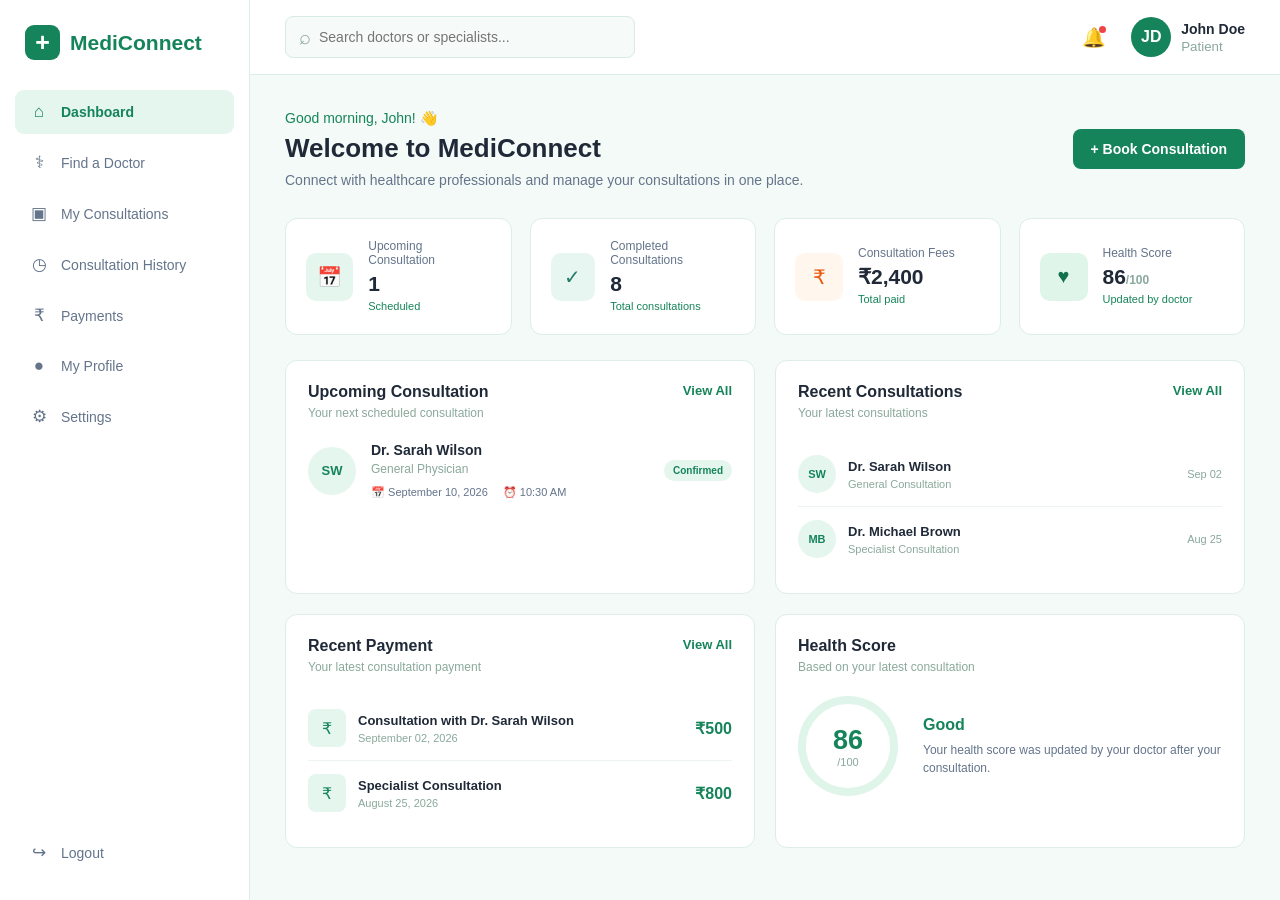
==== index.html @ 72838649 "Add files via upload" ====
<!DOCTYPE html>

<html lang="en">

<head>
    <meta charset="UTF-8">
    <meta name="viewport" content="width=device-width, initial-scale=1.0">
    <title>MediConnect - Patient Dashboard</title>
    <link rel="stylesheet" href="style.css">
</head>

<body>

<!-- SIDEBAR -->
<aside class="sidebar" id="sidebar">

    <div class="logo">
        <div class="logo-icon">+</div>
        <span>MediConnect</span>
    </div>

    <nav class="navigation">

        <a href="#" class="nav-item active" data-page="dashboard">
            <span class="icon">⌂</span>
            <span>Dashboard</span>
        </a>

        <a href="#" class="nav-item" data-page="find-doctor">
            <span class="icon">⚕</span>
            <span>Find a Doctor</span>
        </a>

        <a href="#" class="nav-item" data-page="consultations">
            <span class="icon">▣</span>
            <span>My Consultations</span>
        </a>

        <a href="#" class="nav-item" data-page="history">
            <span class="icon">◷</span>
            <span>Consultation History</span>
        </a>

        <a href="#" class="nav-item" data-page="payments">
            <span class="icon">₹</span>
            <span>Payments</span>
        </a>

        <a href="#" class="nav-item" data-page="profile">
            <span class="icon">●</span>
            <span>My Profile</span>
        </a>

        <a href="#" class="nav-item" data-page="settings">
            <span class="icon">⚙</span>
            <span>Settings</span>
        </a>

    </nav>

    <div class="sidebar-bottom">
        <a href="#" class="nav-item logout" id="logoutBtn">
            <span class="icon">↪</span>
            <span>Logout</span>
        </a>
    </div>

</aside>


<!-- MAIN -->
<div class="main-container">

    <!-- HEADER -->
    <header class="header">

        <button class="menu-button" id="menuButton">☰</button>

        <div class="search-box">
            <span>⌕</span>
            <input type="text" placeholder="Search doctors or specialists...">
        </div>

        <div class="header-right">

            <button class="notification-button" id="notificationBtn">
                🔔
                <span class="notification-dot"></span>
            </button>

            <div class="profile">

                <div class="profile-image">JD</div>

                <div class="profile-info">
                    <strong>John Doe</strong>
                    <small>Patient</small>
                </div>

            </div>

        </div>

    </header>


    <!-- CONTENT -->
    <main class="content">


        <!-- ================= DASHBOARD ================= -->

        <section id="dashboard" class="page-section active-section">

            <div class="welcome-section">

                <div>
                    <p class="greeting">Good morning, John! 👋</p>

                    <h1>Welcome to MediConnect</h1>

                    <p class="welcome-text">
                        Connect with healthcare professionals
                        and manage your consultations in one place.
                    </p>
                </div>

                <button class="primary-button" id="bookConsultationBtn">
                    + Book Consultation
                </button>

            </div>


            <div class="cards">

                <div class="health-card">
                    <div class="card-icon green">📅</div>
                    <div>
                        <p>Upcoming Consultation</p>
                        <h2 id="upcomingCount">1</h2>
                        <small>Scheduled</small>
                    </div>
                </div>

                <div class="health-card">
                    <div class="card-icon green-light">✓</div>
                    <div>
                        <p>Completed Consultations</p>
                        <h2 id="completedDashboardCount">8</h2>
                        <small>Total consultations</small>
                    </div>
                </div>

                <div class="health-card">
                    <div class="card-icon orange">₹</div>
                    <div>
                        <p>Consultation Fees</p>
                        <h2>₹2,400</h2>
                        <small>Total paid</small>
                    </div>
                </div>

                <div class="health-card">
                    <div class="card-icon green-dark">♥</div>
                    <div>
                        <p>Health Score</p>
                        <h2>86<span>/100</span></h2>
                        <small>Updated by doctor</small>
                    </div>
                </div>

            </div>


            <div class="dashboard-grid">

                <!-- UPCOMING -->

                <div class="dashboard-card">

                    <div class="card-header">

                        <div>
                            <h3>Upcoming Consultation</h3>
                            <p>Your next scheduled consultation</p>
                        </div>

                        <button class="view-button" data-page="consultations">
                            View All
                        </button>

                    </div>

                    <div class="appointment">

                        <div class="doctor-avatar">SW</div>

                        <div class="appointment-details">

                            <h4 id="dashboardDoctorName">
                                Dr. Sarah Wilson
                            </h4>

                            <p>General Physician</p>

                            <div class="appointment-info">

                                <span>
                                    📅 <span id="dashboardDate">
                                        September 10, 2026
                                    </span>
                                </span>

                                <span>
                                    ⏰ <span id="dashboardTime">
                                        10:30 AM
                                    </span>
                                </span>

                            </div>

                        </div>

                        <span class="status confirmed">
                            Confirmed
                        </span>

                    </div>

                </div>


                <!-- RECENT CONSULTATIONS -->

                <div class="dashboard-card">

                    <div class="card-header">

                        <div>
                            <h3>Recent Consultations</h3>
                            <p>Your latest consultations</p>
                        </div>

                        <button class="view-button" data-page="history">
                            View All
                        </button>

                    </div>

                    <div class="consultation-item">

                        <div class="doctor-avatar small">SW</div>

                        <div class="consultation-details">

                            <h4>Dr. Sarah Wilson</h4>

                            <p>General Consultation</p>

                        </div>

                        <span class="consultation-date">
                            Sep 02
                        </span>

                    </div>

                    <div class="consultation-item">

                        <div class="doctor-avatar small">MB</div>

                        <div class="consultation-details">

                            <h4>Dr. Michael Brown</h4>

                            <p>Specialist Consultation</p>

                        </div>

                        <span class="consultation-date">
                            Aug 25
                        </span>

                    </div>

                </div>


                <!-- PAYMENT -->

                <div class="dashboard-card">

                    <div class="card-header">

                        <div>
                            <h3>Recent Payment</h3>
                            <p>Your latest consultation payment</p>
                        </div>

                        <button class="view-button" data-page="payments">
                            View All
                        </button>

                    </div>

                    <div class="payment-item">

                        <div class="payment-icon">₹</div>

                        <div>
                            <h4>Consultation with Dr. Sarah Wilson</h4>
                            <p>September 02, 2026</p>
                        </div>

                        <strong>₹500</strong>

                    </div>

                    <div class="payment-item">

                        <div class="payment-icon">₹</div>

                        <div>
                            <h4>Specialist Consultation</h4>
                            <p>August 25, 2026</p>
                        </div>

                        <strong>₹800</strong>

                    </div>

                </div>


                <!-- HEALTH SCORE -->

                <div class="dashboard-card">

                    <div class="card-header">

                        <div>
                            <h3>Health Score</h3>
                            <p>Based on your latest consultation</p>
                        </div>
                    </div>

                    <div class="health-score">

                        <div class="score-circle">
                            <span>86</span>
                            <small>/100</small>
                        </div>

                        <div class="score-details">

                            <h4>Good</h4>

                            <p>
                                Your health score was updated
                                by your doctor after your consultation.
                            </p>

                        </div>

                    </div>

                </div>

            </div>

        </section>


        <!-- ================= FIND DOCTOR ================= -->

        <section id="find-doctor" class="page-section">

            <div class="page-title">

                <h1>Find a Doctor</h1>

                <p>
                    Find the right healthcare professional
                    for your consultation.
                </p>

            </div>


            <div class="doctor-search">

                <span>⌕</span>

                <input
                    type="text"
                    id="doctorSearch"
                    placeholder="Search by doctor name or specialization..."
                >

            </div>


            <div class="specialization-filter">

                <button class="specialization-button active"
                    data-specialization="all">
                    All
                </button>

                <button class="specialization-button"
                    data-specialization="General Physician">
                    General Physician
                </button>

                <button class="specialization-button"
                    data-specialization="Cardiologist">
                    Cardiologist
                </button>

                <button class="specialization-button"
                    data-specialization="Dermatologist">
                    Dermatologist
                </button>

                <button class="specialization-button"
                    data-specialization="Neurologist">
                    Neurologist
                </button>

            </div>


            <div class="doctor-grid">

                <div class="doctor-card"
                    data-name="Dr. Sarah Wilson"
                    data-specialization="General Physician">

                    <div class="doctor-card-top">

                        <div class="doctor-profile-image">
                            SW
                        </div>

                        <span class="rating">⭐ 4.8</span>

                    </div>

                    <h3>Dr. Sarah Wilson</h3>

                    <p class="specialization">
                        General Physician
                    </p>

                    <div class="doctor-stats">
                        120+ Consultations
                    </div>

                    <button
                        class="details-button"
                        data-doctor="Dr. Sarah Wilson">
                        More Details
                    </button>

                </div>


                <div class="doctor-card"
                    data-name="Dr. Michael Brown"
                    data-specialization="Cardiologist">

                    <div class="doctor-card-top">

                        <div class="doctor-profile-image">
                            MB
                        </div>

                        <span class="rating">⭐ 4.7</span>

                    </div>

                    <h3>Dr. Michael Brown</h3>

                    <p class="specialization">
                        Cardiologist
                    </p>

                    <div class="doctor-stats">
                        95+ Consultations
                    </div>

                    <button
                        class="details-button"
                        data-doctor="Dr. Michael Brown">
                        More Details
                    </button>

                </div>


                <div class="doctor-card"
                    data-name="Dr. Emily Davis"
                    data-specialization="Dermatologist">

                    <div class="doctor-card-top">

                        <div class="doctor-profile-image">
                            ED
                        </div>

                        <span class="rating">⭐ 4.9</span>

                    </div>

                    <h3>Dr. Emily Davis</h3>

                    <p class="specialization">
                        Dermatologist
                    </p>

                    <div class="doctor-stats">
                        150+ Consultations
                    </div>

                    <button
                        class="details-button"
                        data-doctor="Dr. Emily Davis">
                        More Details
                    </button>

                </div>


                <div class="doctor-card"
                    data-name="Dr. David Miller"
                    data-specialization="Neurologist">

                    <div class="doctor-card-top">

                        <div class="doctor-profile-image">
                            DM
                        </div>

                        <span class="rating">⭐ 4.6</span>

                    </div>

                    <h3>Dr. David Miller</h3>

                    <p class="specialization">
                        Neurologist
                    </p>

                    <div class="doctor-stats">
                        87+ Consultations
                    </div>

                    <button
                        class="details-button"
                        data-doctor="Dr. David Miller">
                        More Details
                    </button>

                </div>

            </div>

        </section>


        <!-- ================= DOCTOR DETAILS ================= -->

        <section id="doctor-details" class="page-section">

            <div class="page-title">

                <h1>Doctor Details</h1>

                <p>
                    View the doctor's professional information before booking.
                </p>

            </div>

            <div class="doctor-details-container">

                <button class="back-button" id="backToDoctorsBtn">
                    ← Back to Doctors
                </button>

                <div class="doctor-details-card">

                    <div class="doctor-details-header">

                        <div class="doctor-profile-image large">
                            DR
                        </div>

                        <div class="doctor-main-info">

                            <h2 id="detailDoctorName">
                                Dr. Sarah Wilson
                            </h2>

                            <p
                                class="detail-specialization"
                                id="detailSpecialization">
                                General Physician
                            </p>

                            <div class="detail-rating">
                                ⭐ <strong id="detailRating">4.8</strong>
                                <span>Patient Rating</span>
                            </div>

                        </div>

                    </div>


                    <div class="doctor-information-grid">

                        <div class="information-box">
                            <span>🎓</span>
                            <div>
                                <small>Qualification</small>
                                <strong id="detailQualification">
                                    MBBS, MD
                                </strong>
                            </div>
                        </div>

                        <div class="information-box">
                            <span>💼</span>
                            <div>
                                <small>Experience</small>
                                <strong id="detailExperience">
                                    10+ Years
                                </strong>
                            </div>
                        </div>

                        <div class="information-box">
                            <span>👥</span>
                            <div>
                                <small>Consultations</small>
                                <strong id="detailConsultations">
                                    120+
                                </strong>
                            </div>
                        </div>

                        <div class="information-box">
                            <span>₹</span>
                            <div>
                                <small>Consultation Fee</small>
                                <strong id="detailFee">
                                    ₹500
                                </strong>
                            </div>
                        </div>

                    </div>


                    <div class="doctor-about">

                        <h3>About the Doctor</h3>

                        <p id="detailAbout">
                            Dr. Sarah Wilson is an experienced healthcare
                            professional who provides consultation and guidance
                            to patients regarding their health concerns.
                        </p>

                    </div>


                    <div class="doctor-availability">

                        <h3>Consultation Availability</h3>

                        <div class="availability-list">

                            <span>Monday - Friday</span>
                            <span>10:00 AM - 4:00 PM</span>

                        </div>

                    </div>


                    <div class="doctor-book-section">

                        <button
                            class="primary-button"
                            id="bookDoctorBtn">
                            Book Consultation
                        </button>

                    </div>

                </div>

            </div>

        </section>


        <!-- ================= BOOK CONSULTATION ================= -->

        <section id="book-consultation" class="page-section">

            <div class="page-title">

                <h1>Book Consultation</h1>

                <p>
                    Schedule a consultation with your selected doctor.
                </p>

            </div>


            <div class="booking-container">

                <div class="dashboard-card selected-doctor-card">

                    <h3>Selected Doctor</h3>

                    <div class="selected-doctor">

                        <div class="doctor-profile-image large">
                            DR
                        </div>

                        <div>

                            <h2 id="bookingDoctorName">
                                Dr. Sarah Wilson
                            </h2>

                            <p id="bookingSpecialization">
                                General Physician
                            </p>

                            <span class="rating">
                                ⭐ <span id="bookingRating">4.8</span>
                            </span>

                        </div>

                    </div>

                </div>


                <div class="dashboard-card booking-form-card">

                    <h3>Consultation Details</h3>

                    <div class="form-group">

                        <label for="consultationDate">
                            Select Date
                        </label>

                        <input
                            type="date"
                            id="consultationDate">

                    </div>


                    <div class="form-group">

                        <label>Select Time</label>

                        <div class="time-slots">

                            <button class="time-slot"
                                type="button"
                                data-time="10:00 AM">
                                10:00 AM
                            </button>

                            <button class="time-slot"
                                type="button"
                                data-time="10:30 AM">
                                10:30 AM
                            </button>

                            <button class="time-slot"
                                type="button"
                                data-time="11:00 AM">
                                11:00 AM
                            </button>

                            <button class="time-slot"
                                type="button"
                                data-time="11:30 AM">
                                11:30 AM
                            </button>

                            <button class="time-slot"
                                type="button"
                                data-time="2:00 PM">
                                2:00 PM
                            </button>

                            <button class="time-slot"
                                type="button"
                                data-time="2:30 PM">
                                2:30 PM
                            </button>

                        </div>

                    </div>


                    <div class="form-group">

                        <label for="patientConcern">
                            What would you like to discuss?
                        </label>

                        <textarea
                            id="patientConcern"
                            rows="5"
                            placeholder="Briefly describe what you would like to discuss with the doctor...">
                        </textarea>

                    </div>


                    <div class="consultation-summary">

                        <div>

                            <span>Consultation Fee</span>

                            <strong id="bookingFee">
                                ₹500
                            </strong>

                        </div>

                    </div>


                    <div class="booking-actions">

                        <button
                            class="secondary-button"
                            id="cancelBookingBtn">
                            Back
                        </button>

                        <button
                            class="primary-button"
                            id="confirmBookingBtn">
                            Confirm Consultation
                        </button>

                    </div>

                </div>

            </div>

        </section>


        <!-- ================= MY CONSULTATIONS ================= -->

        <section id="consultations" class="page-section">

            <div class="page-title">

                <h1>My Consultations</h1>

                <p>
                    View and manage your upcoming consultations.
                </p>

            </div>


            <div
                class="consultations-container"
                id="consultationsContainer">
            </div>


            <div
                class="dashboard-card empty-consultations"
                id="emptyConsultations">

                <div class="empty-icon">📅</div>

                <h3>No Upcoming Consultations</h3>

                <p>
                    You don't have any upcoming consultations.
                </p>

                <button
                    class="primary-button"
                    id="findDoctorFromConsultations">
                    Find a Doctor
                </button>

            </div>

        </section>


        <!-- ================= CONSULTATION ROOM ================= -->

        <section
            id="consultation-room"
            class="page-section">

            <div class="page-title">

                <h1>Consultation Room</h1>

                <p>
                    Your private consultation with the doctor.
                </p>

            </div>


            <div class="consultation-room-layout">


                <!-- LEFT SIDE -->

                <div class="consultation-main">


                    <div class="consultation-doctor-bar">

                        <div class="doctor-avatar">
                            SW
                        </div>

                        <div>

                            <h3 id="roomDoctorName">
                                Dr. Sarah Wilson
                            </h3>

                            <p id="roomSpecialization">
                                General Physician
                            </p>

                        </div>

                        <span class="online-status">
                            ● Consultation Active
                        </span>

                    </div>


                    <!-- CHAT -->

                    <div
                        class="chat-container"
                        id="chatContainer">

                        <div class="chat-message doctor-message">

                            <div class="message-label">
                                Dr. Sarah Wilson
                            </div>

                            <p>
                                Hello John. How are you feeling today?
                                Please tell me what you would like to discuss.
                            </p>

                            <small>10:30 AM</small>

                        </div>


                        <div class="chat-message patient-message">

                            <div class="message-label">
                                You
                            </div>

                            <p>
                                Hello doctor. I have been having headaches
                                since yesterday.
                            </p>

                            <small>10:31 AM</small>

                        </div>

                    </div>


                    <!-- MESSAGE INPUT -->

                    <div class="message-input-area">

                        <textarea
                            id="messageInput"
                            rows="2"
                            placeholder="Type your message here...">
                        </textarea>

                        <button
                            class="primary-button"
                            id="sendMessageBtn">
                            Send
                        </button>

                    </div>

                </div>


                <!-- RIGHT SIDE -->

                <div class="consultation-side">


                    <!-- PATIENT INFO -->

                    <div class="dashboard-card consultation-info-card">

                        <h3>Patient Information</h3>

                        <div class="consultation-info">

                            <div>
                                <small>Patient</small>
                                <strong>John Doe</strong>
                            </div>

                            <div>
                                <small>Consultation</small>
                                <strong>General Consultation</strong>
                            </div>

                            <div>
                                <small>Concern</small>
                                <strong id="roomConcern">
                                    Headache
                                </strong>
                            </div>

                        </div>

                    </div>


                    <!-- PRESCRIPTION -->

                    <div class="dashboard-card prescription-card">

                        <div class="card-header">

                            <div>
                                <h3>Prescription</h3>
                                <p>Medicine prescribed by doctor</p>
                            </div>

                        </div>


                        <div id="prescriptionList">

                            <div class="prescription-item">

                                <div>

                                    <strong>
                                        Paracetamol 500mg
                                    </strong>

                                    <p>
                                        1 tablet after food
                                    </p>

                                </div>

                                <span>
                                    3 Days
                                </span>

                            </div>

                        </div>


                        <div class="doctor-prescription-form">

                            <input
                                type="text"
                                id="medicineName"
                                placeholder="Medicine name">

                            <input
                                type="text"
                                id="medicineInstruction"
                                placeholder="Instructions">

                            <input
                                type="text"
                                id="medicineDuration"
                                placeholder="Duration">

                            <button
                                class="secondary-button"
                                id="addMedicineBtn">
                                + Add Medicine
                            </button>

                        </div>

                    </div>


                    <!-- END CONSULTATION -->

                    <div class="dashboard-card end-consultation-card">

                        <h3>Finish Consultation</h3>

                        <p>
                            End the consultation after the doctor
                            has completed the discussion and prescription.
                        </p>

                        <button
                            class="primary-button end-button"
                            id="endConsultationBtn">
                            End Consultation
                        </button>

                    </div>

                </div>

            </div>

        </section>


        <!-- ================= PAYMENT AFTER CONSULTATION ================= -->

        <section
            id="consultation-payment"
            class="page-section">

            <div class="page-title">

                <h1>Consultation Payment</h1>

                <p>
                    Complete the payment for your consultation.
                </p>

            </div>


            <div class="payment-page-container">

                <div class="dashboard-card payment-summary-card">

                    <h3>Consultation Summary</h3>

                    <div class="payment-summary-row">

                        <span>Doctor</span>

                        <strong id="paymentDoctor">
                            Dr. Sarah Wilson
                        </strong>

                    </div>

                    <div class="payment-summary-row">

                        <span>Specialization</span>

                        <strong id="paymentSpecialization">
                            General Physician
                        </strong>

                    </div>

                    <div class="payment-summary-row">

                        <span>Consultation Fee</span>

                        <strong id="paymentAmount">
                            ₹500
                        </strong>

                    </div>

                    <div class="payment-total">

                        <span>Total</span>

                        <strong id="paymentTotal">
                            ₹500
                        </strong>

                    </div>


                    <div class="payment-method">

                        <h3>Payment Method</h3>

                        <label class="payment-option">

                            <input
                                type="radio"
                                name="paymentMethod"
                                value="UPI"
                                checked>

                            <span>📱 UPI</span>

                        </label>


                        <label class="payment-option">

                            <input
                                type="radio"
                                name="paymentMethod"
                                value="Card">

                            <span>💳 Card</span>

                        </label>


                        <label class="payment-option">

                            <input
                                type="radio"
                                name="paymentMethod"
                                value="Net Banking">

                            <span>🏦 Net Banking</span>

                        </label>

                    </div>


                    <button
                        class="primary-button pay-now-button"
                        id="payNowBtn">

                        Pay Consultation Fee

                    </button>

                </div>

            </div>

        </section>


        <!-- ================= HISTORY ================= -->

        <section id="history" class="page-section">

            <div class="page-title">

                <h1>Consultation History</h1>

                <p>
                    View your completed consultations and previous appointments.
                </p>

            </div>


            <div class="history-summary">

                <div class="history-summary-card">

                    <div class="history-summary-icon">✓</div>

                    <div>

                        <span>Completed Consultations</span>

                        <strong id="completedCount">0</strong>

                    </div>

                </div>


                <div class="history-summary-card">

                    <div class="history-summary-icon">₹</div>

                    <div>

                        <span>Total Consultation Fees</span>

                        <strong id="historyTotalFees">₹0</strong>

                    </div>

                </div>

            </div>


            <div class="dashboard-card history-card">

                <div class="card-header">

                    <div>

                        <h3>Previous Consultations</h3>

                        <p>Your completed consultation records</p>

                    </div>

                </div>


                <div class="table-container">

                    <table>

                        <thead>

                            <tr>

                                <th>Doctor</th>
                                <th>Specialization</th>
                                <th>Date</th>
                                <th>Time</th>
                                <th>Fee</th>
                                <th>Status</th>

                            </tr>

                        </thead>

                        <tbody id="historyTableBody"></tbody>

                    </table>

                </div>

            </div>


            <div
                class="dashboard-card empty-history"
                id="emptyHistory">

                <div class="empty-history-icon">📋</div>

                <h3>No Consultation History</h3>

                <p>
                    Your completed consultations will appear here.
                </p>

                <button
                    class="primary-button"
                    id="findDoctorFromHistory">
                    Find a Doctor
                </button>

            </div>

        </section>


        <!-- ================= PAYMENTS ================= -->

        <section id="payments" class="page-section">

            <div class="page-title">

                <h1>Payments</h1>

                <p>
                    View your consultation payment history.
                </p>

            </div>


            <div class="dashboard-card table-container">

                <table>

                    <thead>

                        <tr>

                            <th>Consultation</th>
                            <th>Doctor</th>
                            <th>Date</th>
                            <th>Amount</th>
                            <th>Status</th>

                        </tr>

                    </thead>

                    <tbody id="paymentTableBody">

                    </tbody>

                </table>

            </div>

        </section>


        <!-- ================= PROFILE ================= -->

        <section id="profile" class="page-section">

            <div class="page-title">

                <h1>My Profile</h1>

                <p>
                    View your personal information.
                </p>

            </div>


            <div class="dashboard-card profile-card">

                <div class="large-profile">
                    JD
                </div>

                <h2>John Doe</h2>

                <p>Patient</p>


                <div class="profile-information">

                    <div>

                        <strong>Email</strong>

                        <span>
                            john@example.com
                        </span>

                    </div>

                    <div>

                        <strong>Phone</strong>

                        <span>
                            +91 XXXXX XXXXX
                        </span>

                    </div>

                </div>

            </div>

        </section>


        <!-- ================= SETTINGS ================= -->

        <section id="settings" class="page-section">

            <div class="page-title">

                <h1>Settings</h1>

                <p>
                    Manage your account preferences.
                </p>

            </div>


            <div class="dashboard-card settings-card">

                <h3>Account Information</h3>


                <div class="form-group">

                    <label>Full Name</label>

                    <input
                        type="text"
                        value="John Doe">

                </div>


                <div class="form-group">

                    <label>Email</label>

                    <input
                        type="email"
                        value="john@example.com">

                </div>


                <button class="primary-button">
                    Save Changes
                </button>

            </div>

        </section>

    </main>

</div>


<!-- NOTIFICATION -->

<div
    class="notification-popup"
    id="notificationPopup">

    <h3>Notifications</h3>

    <div class="notification">

        <strong>Consultation Reminder</strong>

        <p>
            Your consultation with Dr. Sarah Wilson
            is scheduled.
        </p>

    </div>

</div>


<script src="script.js"></script>

</body>

</html>
---- style.css ----
* {
  margin: 0;
  padding: 0;
  box-sizing: border-box;
  }

body {
font-family: Arial, sans-serif;
background: #f4faf7;
color: #1f2937;
}

/* SIDEBAR */

.sidebar {
position: fixed;
left: 0;
top: 0;
width: 250px;
height: 100vh;
background: #ffffff;
border-right: 1px solid #dceee5;
padding: 25px 15px;
display: flex;
flex-direction: column;
z-index: 1000;
}

.logo {
display: flex;
align-items: center;
gap: 10px;
padding: 0 10px 30px;
font-size: 21px;
font-weight: bold;
color: #16845a;
}

.logo-icon {
width: 35px;
height: 35px;
background: #16845a;
color: white;
border-radius: 9px;
display: flex;
align-items: center;
justify-content: center;
font-size: 25px;
}

.navigation {
display: flex;
flex-direction: column;
gap: 6px;
}

.nav-item {
text-decoration: none;
color: #64748b;
padding: 12px 14px;
border-radius: 9px;
display: flex;
align-items: center;
gap: 12px;
font-size: 14px;
transition: 0.2s;
}

.nav-item:hover {
background: #edf9f3;
color: #16845a;
}

.nav-item.active {
background: #e4f6ed;
color: #16845a;
font-weight: 600;
}

.icon {
width: 20px;
text-align: center;
font-size: 17px;
}

.sidebar-bottom {
margin-top: auto;
}

.logout:hover {
color: #dc2626;
background: #fff1f2;
}

/* MAIN */

.main-container {
margin-left: 250px;
min-height: 100vh;
}

/* HEADER */

.header {
height: 75px;
background: white;
border-bottom: 1px solid #dceee5;
display: flex;
align-items: center;
padding: 0 35px;
gap: 25px;
}

.menu-button {
display: none;
border: none;
background: none;
font-size: 23px;
cursor: pointer;
}

.search-box,
.doctor-search {
width: 350px;
height: 42px;
background: #f6faf8;
border: 1px solid #d7ebe1;
border-radius: 8px;
display: flex;
align-items: center;
padding: 0 13px;
gap: 8px;
}

.search-box span,
.doctor-search span {
font-size: 20px;
color: #8aa89b;
}

.search-box input,
.doctor-search input {
width: 100%;
border: none;
outline: none;
background: transparent;
font-size: 14px;
}

.header-right {
margin-left: auto;
display: flex;
align-items: center;
gap: 25px;
}

.notification-button {
position: relative;
border: none;
background: transparent;
font-size: 19px;
cursor: pointer;
}

.notification-dot {
position: absolute;
top: 0;
right: 0;
width: 7px;
height: 7px;
border-radius: 50%;
background: #ef4444;
}

.profile {
display: flex;
align-items: center;
gap: 10px;
}

.profile-image,
.large-profile {
background: #16845a;
color: white;
display: flex;
align-items: center;
justify-content: center;
font-weight: bold;
border-radius: 50%;
}

.profile-image {
width: 40px;
height: 40px;
}

.profile-info {
display: flex;
flex-direction: column;
gap: 2px;
}

.profile-info strong {
font-size: 14px;
}

.profile-info small {
color: #8aa89b;
}

/* CONTENT */

.content {
padding: 35px;
}

.welcome-section {
display: flex;
justify-content: space-between;
align-items: center;
margin-bottom: 30px;
}

.greeting {
color: #16845a;
font-size: 14px;
margin-bottom: 7px;
}

.welcome-section h1,
.page-title h1 {
font-size: 26px;
margin-bottom: 8px;
}

.welcome-text,
.page-title p {
color: #64748b;
font-size: 14px;
}

/* BUTTONS */

.primary-button {
background: #16845a;
color: white;
border: none;
padding: 12px 18px;
border-radius: 8px;
cursor: pointer;
font-size: 14px;
font-weight: 600;
}

.primary-button:hover {
background: #116b49;
}

.view-button {
background: transparent;
border: none;
color: #16845a;
cursor: pointer;
font-size: 13px;
font-weight: 600;
}

.details-button {
width: 100%;
border: 1px solid #b9dfce;
padding: 10px;
border-radius: 7px;
margin-top: 15px;
background: transparent;
color: #16845a;
cursor: pointer;
font-size: 13px;
font-weight: 600;
}

.details-button:hover {
background: #eaf8f1;
}

.secondary-button {
padding: 12px 22px;
border: 1px solid #198754;
background: white;
color: #198754;
border-radius: 8px;
cursor: pointer;
font-weight: 600;
}

.secondary-button:hover {
background: #f5fbf7;
}

/* SUMMARY CARDS */

.cards {
display: grid;
grid-template-columns: repeat(4, 1fr);
gap: 18px;
margin-bottom: 25px;
}

.health-card {
background: white;
border: 1px solid #dceee5;
border-radius: 12px;
padding: 20px;
display: flex;
align-items: center;
gap: 15px;
}

.card-icon {
width: 48px;
height: 48px;
border-radius: 10px;
display: flex;
align-items: center;
justify-content: center;
font-size: 20px;
}

.card-icon.green {
background: #e4f6ed;
color: #16845a;
}

.card-icon.green-light {
background: #e8f6f1;
color: #247b67;
}

.card-icon.orange {
background: #fff7ed;
color: #ea580c;
}

.card-icon.green-dark {
background: #dff5e9;
color: #13704d;
}

.health-card p {
color: #64748b;
font-size: 12px;
margin-bottom: 5px;
}

.health-card h2 {
font-size: 21px;
}

.health-card h2 span {
font-size: 12px;
color: #8aa89b;
}

.health-card small {
color: #16845a;
font-size: 11px;
}

/* DASHBOARD */

.dashboard-grid {
display: grid;
grid-template-columns: repeat(2, 1fr);
gap: 20px;
}

.dashboard-card {
background: white;
border: 1px solid #dceee5;
border-radius: 12px;
padding: 22px;
}

.card-header {
display: flex;
justify-content: space-between;
align-items: flex-start;
margin-bottom: 22px;
}

.card-header h3 {
font-size: 16px;
margin-bottom: 5px;
}

.card-header p {
color: #8aa89b;
font-size: 12px;
}

/* APPOINTMENTS */

.appointment {
display: flex;
align-items: center;
gap: 15px;
}

.doctor-avatar {
width: 48px;
height: 48px;
border-radius: 50%;
background: #e4f6ed;
color: #16845a;
display: flex;
align-items: center;
justify-content: center;
font-size: 13px;
font-weight: bold;
flex-shrink: 0;
}

.doctor-avatar.small {
width: 38px;
height: 38px;
font-size: 11px;
}

.appointment-details {
flex: 1;
}

.appointment-details h4 {
font-size: 14px;
margin-bottom: 4px;
}

.appointment-details p {
font-size: 12px;
color: #8aa89b;
}

.appointment-info {
display: flex;
gap: 15px;
margin-top: 10px;
font-size: 11px;
color: #64748b;
}

.status {
padding: 5px 9px;
border-radius: 20px;
font-size: 10px;
font-weight: 600;
}

.confirmed,
.paid {
background: #e4f6ed;
color: #16845a;
}

.completed {
background: #e8f6f1;
color: #247b67;
}

/* CONSULTATIONS */

.consultation-item,
.payment-item {
display: flex;
align-items: center;
gap: 12px;
padding: 13px 0;
border-bottom: 1px solid #edf3f0;
}

.consultation-item:last-child,
.payment-item:last-child {
border-bottom: none;
}

.consultation-details,
.payment-item div:nth-child(2) {
flex: 1;
}

.consultation-details h4,
.payment-item h4 {
font-size: 13px;
margin-bottom: 4px;
}

.consultation-details p,
.payment-item p {
font-size: 11px;
color: #8aa89b;
}

.consultation-date {
color: #8aa89b;
font-size: 11px;
}

.payment-icon {
width: 38px;
height: 38px;
border-radius: 8px;
background: #e4f6ed;
color: #16845a;
display: flex;
align-items: center;
justify-content: center;
}

.payment-item strong {
color: #16845a;
}

/* HEALTH SCORE */

.health-score {
display: flex;
align-items: center;
gap: 25px;
}

.score-circle {
width: 100px;
height: 100px;
border-radius: 50%;
border: 8px solid #dff5e9;
display: flex;
align-items: center;
justify-content: center;
flex-direction: column;
color: #16845a;
}

.score-circle span {
font-size: 27px;
font-weight: bold;
}

.score-circle small {
font-size: 11px;
color: #8aa89b;
}

.score-details {
flex: 1;
}

.score-details h4 {
margin-bottom: 7px;
color: #16845a;
}

.score-details p {
color: #64748b;
font-size: 12px;
line-height: 1.5;
}

/* PAGE */

.page-section {
display: none;
}

.active-section {
display: block;
}

.page-title {
margin-bottom: 25px;
}

/* DOCTORS */

.specialization-filter {
display: flex;
gap: 10px;
flex-wrap: wrap;
margin-bottom: 25px;
}

.specialization-button {
background: white;
border: 1px solid #cfe3d9;
color: #64748b;
padding: 9px 14px;
border-radius: 20px;
cursor: pointer;
font-size: 12px;
}

.specialization-button:hover,
.specialization-button.active {
background: #e4f6ed;
color: #16845a;
border-color: #9ed4bb;
}

.doctor-grid {
display: grid;
grid-template-columns: repeat(3, 1fr);
gap: 20px;
}

.doctor-card {
background: white;
border: 1px solid #dceee5;
border-radius: 12px;
padding: 22px;
transition: 0.2s;
}

.doctor-card:hover {
transform: translateY(-3px);
box-shadow: 0 8px 20px rgba(22, 132, 90, 0.08);
}

.doctor-card-top {
display: flex;
justify-content: space-between;
align-items: center;
margin-bottom: 18px;
}

.doctor-profile-image {
width: 58px;
height: 58px;
border-radius: 50%;
background: #e4f6ed;
color: #16845a;
display: flex;
align-items: center;
justify-content: center;
font-weight: bold;
}

.doctor-profile-image.large {
width: 75px;
height: 75px;
font-size: 20px;
}

.rating {
font-size: 12px;
color: #64748b;
}

.doctor-card h3 {
font-size: 16px;
margin-bottom: 6px;
}

.specialization {
color: #16845a;
font-size: 13px;
}

.doctor-stats {
margin-top: 15px;
color: #8aa89b;
font-size: 11px;
}

/* DOCTOR DETAILS */

.doctor-details-container {
max-width: 900px;
}

.back-button {
background: transparent;
border: none;
color: #16845a;
cursor: pointer;
margin-bottom: 18px;
font-size: 14px;
}

.doctor-details-card {
background: white;
border: 1px solid #dceee5;
border-radius: 12px;
padding: 30px;
}

.doctor-details-header {
display: flex;
align-items: center;
gap: 20px;
margin-bottom: 30px;
}

.doctor-main-info h2 {
margin-bottom: 7px;
}

.detail-specialization {
color: #16845a;
font-weight: 600;
margin-bottom: 8px;
}

.detail-rating {
color: #64748b;
font-size: 13px;
}

.detail-rating strong {
color: #16845a;
}

.detail-rating span {
margin-left: 5px;
}

.doctor-information-grid {
display: grid;
grid-template-columns: repeat(4, 1fr);
gap: 15px;
}

.information-box {
display: flex;
align-items: center;
gap: 10px;
background: #f6faf8;
padding: 15px;
border-radius: 9px;
}

.information-box > span {
font-size: 20px;
}

.information-box div {
display: flex;
flex-direction: column;
gap: 4px;
}

.information-box small {
color: #8aa89b;
}

.information-box strong {
font-size: 13px;
}

.doctor-about,
.doctor-availability {
margin-top: 25px;
}

.doctor-about h3,
.doctor-availability h3 {
margin-bottom: 10px;
}

.doctor-about p {
color: #64748b;
font-size: 13px;
line-height: 1.6;
}

.availability-list {
display: flex;
justify-content: space-between;
background: #f5fbf7;
padding: 15px;
border-radius: 8px;
color: #475569;
font-size: 13px;
}

.doctor-book-section {
display: flex;
justify-content: flex-end;
margin-top: 25px;
}

/* BOOKING */

.booking-container {
max-width: 900px;
margin: 0 auto;
}

.selected-doctor-card {
margin-bottom: 20px;
}

.selected-doctor {
display: flex;
align-items: center;
gap: 20px;
margin-top: 20px;
}

.selected-doctor h2 {
margin-bottom: 6px;
}

.selected-doctor p {
margin-bottom: 8px;
color: #198754;
font-weight: 600;
}

.booking-form-card {
padding: 30px;
}

.form-group {
display: flex;
flex-direction: column;
margin-top: 25px;
}

.form-group label {
margin-bottom: 8px;
font-weight: 600;
font-size: 13px;
}

.form-group input,
.form-group textarea {
width: 100%;
padding: 12px 14px;
border: 1px solid #d9e5dd;
border-radius: 8px;
font-size: 15px;
font-family: inherit;
resize: vertical;
}

.form-group input:focus,
.form-group textarea:focus {
outline: none;
border-color: #198754;
}

.time-slots {
display: flex;
flex-wrap: wrap;
gap: 10px;
}

.time-slot {
padding: 10px 18px;
background: white;
border: 1px solid #198754;
border-radius: 8px;
color: #198754;
cursor: pointer;
}

.time-slot:hover,
.time-slot.selected {
background: #198754;
color: white;
}

.consultation-summary {
margin-top: 25px;
padding: 18px;
background: #f5fbf7;
border-radius: 10px;
}

.consultation-summary div {
display: flex;
justify-content: space-between;
}

.consultation-summary strong {
color: #198754;
font-size: 20px;
}

.booking-actions {
display: flex;
justify-content: flex-end;
gap: 12px;
margin-top: 30px;
}

/* MY CONSULTATIONS */

.consultations-container {
display: grid;
gap: 18px;
}

.consultation-appointment-card {
background: white;
border: 1px solid #dceee5;
border-radius: 12px;
padding: 22px;
}

.consultation-appointment-header {
display: flex;
align-items: center;
gap: 15px;
}

.consultation-appointment-details {
flex: 1;
}

.consultation-appointment-details h3 {
margin-bottom: 5px;
}

.consultation-appointment-details p {
color: #16845a;
font-size: 13px;
}

.consultation-meta {
display: flex;
flex-wrap: wrap;
gap: 15px;
margin-top: 12px;
color: #64748b;
font-size: 12px;
}

.consult-button {
background: #16845a;
color: white;
border: none;
padding: 10px 17px;
border-radius: 7px;
cursor: pointer;
font-weight: 600;
}

.consult-button.disabled {
background: #e2e8f0;
color: #64748b;
cursor: not-allowed;
}

.empty-consultations {
text-align: center;
padding: 45px;
margin-top: 20px;
}

.empty-icon {
font-size: 40px;
margin-bottom: 10px;
}

.empty-consultations p,
.empty-history p {
color: #64748b;
margin: 8px 0 20px;
}

/* CONSULTATION ROOM */

.consultation-room-layout {
display: grid;
grid-template-columns: minmax(0, 2fr) minmax(300px, 1fr);
gap: 20px;
}

.consultation-main {
background: white;
border: 1px solid #dceee5;
border-radius: 12px;
overflow: hidden;
min-height: 650px;
display: flex;
flex-direction: column;
}

.consultation-doctor-bar {
display: flex;
align-items: center;
gap: 13px;
padding: 18px 22px;
border-bottom: 1px solid #edf3f0;
}

.consultation-doctor-bar h3 {
font-size: 15px;
}

.consultation-doctor-bar p {
color: #16845a;
font-size: 12px;
margin-top: 3px;
}

.online-status {
margin-left: auto;
color: #16845a;
font-size: 11px;
font-weight: 600;
}

.chat-container {
flex: 1;
padding: 25px;
overflow-y: auto;
background: #f8fcfa;
min-height: 450px;
}

.chat-message {
max-width: 70%;
padding: 12px 15px;
margin-bottom: 15px;
border-radius: 12px;
}

.doctor-message {
background: white;
border: 1px solid #dceee5;
margin-right: auto;
}

.patient-message {
background: #e4f6ed;
margin-left: auto;
}

.message-label {
font-size: 11px;
font-weight: 600;
color: #16845a;
margin-bottom: 5px;
}

.chat-message p {
font-size: 13px;
line-height: 1.5;
}

.chat-message small {
display: block;
margin-top: 6px;
color: #8aa89b;
font-size: 10px;
}

.message-input-area {
display: flex;
gap: 10px;
padding: 15px;
border-top: 1px solid #edf3f0;
}

.message-input-area textarea {
flex: 1;
resize: none;
border: 1px solid #cfe3d9;
border-radius: 8px;
padding: 11px;
font-family: inherit;
outline: none;
}

.message-input-area textarea:focus {
border-color: #16845a;
}

.consultation-side {
display: flex;
flex-direction: column;
gap: 18px;
}

.consultation-info-card h3 {
margin-bottom: 18px;
}

.consultation-info {
display: grid;
gap: 15px;
}

.consultation-info div {
display: flex;
flex-direction: column;
gap: 4px;
}

.consultation-info small {
color: #8aa89b;
}

.consultation-info strong {
font-size: 13px;
}

.prescription-item {
display: flex;
justify-content: space-between;
gap: 15px;
padding: 12px;
background: #f5fbf7;
border-radius: 8px;
margin-bottom: 10px;
}

.prescription-item strong {
font-size: 13px;
}

.prescription-item p {
color: #64748b;
font-size: 11px;
margin-top: 4px;
}

.prescription-item span {
color: #16845a;
font-size: 11px;
white-space: nowrap;
}

.doctor-prescription-form {
display: grid;
gap: 8px;
margin-top: 15px;
}

.doctor-prescription-form input {
width: 100%;
padding: 10px;
border: 1px solid #cfe3d9;
border-radius: 7px;
outline: none;
}

.doctor-prescription-form input:focus {
border-color: #16845a;
}

.end-consultation-card {
margin-top: auto;
}

.end-consultation-card h3 {
margin-bottom: 8px;
}

.end-consultation-card p {
color: #64748b;
font-size: 12px;
line-height: 1.5;
margin-bottom: 15px;
}

.end-button {
width: 100%;
}

/* PAYMENT */

.payment-page-container {
max-width: 600px;
margin: 0 auto;
}

.payment-summary-card {
padding: 30px;
}

.payment-summary-card > h3 {
margin-bottom: 20px;
}

.payment-summary-row,
.payment-total {
display: flex;
justify-content: space-between;
padding: 14px 0;
border-bottom: 1px solid #edf3f0;
}

.payment-summary-row span {
color: #64748b;
font-size: 13px;
}

.payment-summary-row strong {
font-size: 13px;
}

.payment-total {
margin-top: 5px;
border-bottom: none;
font-size: 17px;
}

.payment-total strong {
color: #16845a;
font-size: 21px;
}

.payment-method {
margin-top: 20px;
}

.payment-method h3 {
margin-bottom: 12px;
}

.payment-option {
display: block;
padding: 13px;
border: 1px solid #dceee5;
border-radius: 8px;
margin-bottom: 8px;
cursor: pointer;
}

.payment-option:hover {
background: #f5fbf7;
}

.pay-now-button {
width: 100%;
margin-top: 20px;
}

/* HISTORY */

.history-summary {
display: grid;
grid-template-columns: repeat(2, 1fr);
gap: 18px;
margin-bottom: 20px;
}

.history-summary-card {
background: white;
border: 1px solid #dceee5;
border-radius: 12px;
padding: 20px;
display: flex;
gap: 15px;
align-items: center;
}

.history-summary-icon {
width: 45px;
height: 45px;
border-radius: 9px;
background: #e4f6ed;
color: #16845a;
display: flex;
align-items: center;
justify-content: center;
font-weight: bold;
}

.history-summary-card div:last-child {
display: flex;
flex-direction: column;
gap: 5px;
}

.history-summary-card span {
color: #64748b;
font-size: 12px;
}

.history-summary-card strong {
font-size: 20px;
}

.empty-history {
display: none;
text-align: center;
padding: 45px;
margin-top: 20px;
}

.empty-history-icon {
font-size: 40px;
margin-bottom: 10px;
}

/* TABLE */

.table-container {
overflow-x: auto;
}

table {
width: 100%;
border-collapse: collapse;
}

th,
td {
text-align: left;
padding: 15px;
border-bottom: 1px solid #e5eee9;
font-size: 13px;
}

th {
color: #64748b;
font-size: 12px;
}

/* PROFILE */

.profile-card {
max-width: 650px;
}

.large-profile {
width: 75px;
height: 75px;
font-size: 22px;
margin-bottom: 15px;
}

.profile-card > p {
color: #8aa89b;
}

.profile-information {
margin-top: 25px;
display: grid;
gap: 15px;
}

.profile-information div {
display: flex;
flex-direction: column;
gap: 5px;
}

.profile-information strong {
font-size: 12px;
color: #64748b;
}

.profile-information span {
font-size: 14px;
}

/* SETTINGS */

.settings-card {
max-width: 650px;
}

.settings-card h3 {
margin-bottom: 25px;
}

/* NOTIFICATIONS */

.notification-popup {
display: none;
position: fixed;
top: 70px;
right: 30px;
width: 320px;
background: white;
border: 1px solid #dceee5;
border-radius: 10px;
padding: 18px;
box-shadow: 0 10px 30px rgba(0,0,0,0.12);
z-index: 2000;
}

.notification-popup.show {
display: block;
}

.notification-popup h3 {
margin-bottom: 15px;
}

.notification {
padding: 12px 0;
border-bottom: 1px solid #edf3f0;
}

.notification strong {
font-size: 13px;
}

.notification p {
font-size: 11px;
color: #64748b;
margin-top: 4px;
}

/* RESPONSIVE */

@media (max-width: 1100px) {

```
.cards {
    grid-template-columns: repeat(2, 1fr);
}

.doctor-grid {
    grid-template-columns: repeat(2, 1fr);
}

.doctor-information-grid {
    grid-template-columns: repeat(2, 1fr);
}

.consultation-room-layout {
    grid-template-columns: 1fr;
}
```

}

@media (max-width: 800px) {

```
.sidebar {
    transform: translateX(-100%);
    transition: 0.3s;
}

.sidebar.open {
    transform: translateX(0);
}

.main-container {
    margin-left: 0;
}

.menu-button {
    display: block;
}

.header {
    padding: 0 20px;
}

.search-box {
    width: 220px;
}

.content {
    padding: 20px;
}

.dashboard-grid {
    grid-template-columns: 1fr;
}

.doctor-grid {
    grid-template-columns: 1fr;
}

.welcome-section {
    align-items: flex-start;
    gap: 20px;
    flex-direction: column;
}

.history-summary {
    grid-template-columns: 1fr;
}
```

}

@media (max-width: 550px) {

```
.cards {
    grid-template-columns: 1fr;
}

.search-box {
    display: none;
}

.profile-info {
    display: none;
}

.header-right {
    gap: 12px;
}

.content {
    padding: 15px;
}

.doctor-information-grid {
    grid-template-columns: 1fr;
}

.availability-list {
    flex-direction: column;
    gap: 8px;
}

.appointment {
    flex-wrap: wrap;
}

.consultation-doctor-bar {
    flex-wrap: wrap;
}

.online-status {
    width: 100%;
    margin-left: 0;
}

.chat-message {
    max-width: 90%;
}

.message-input-area {
    flex-direction: column;
}

}
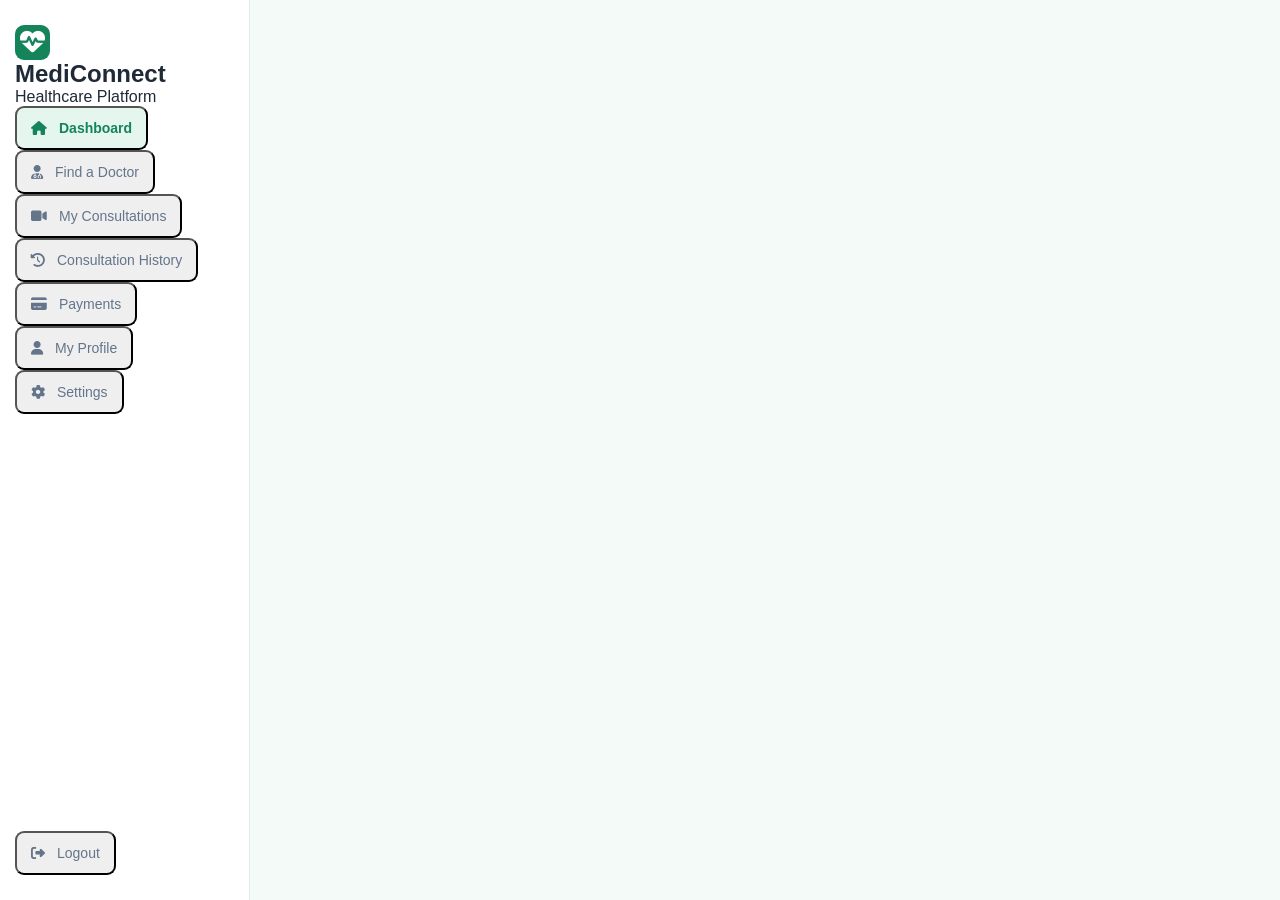
==== commit 21f8a6d0: "Update index.html" ====
--- a/index.html
+++ b/index.html
@@ -1,565 +1,741 @@
 <!DOCTYPE html>
-
 <html lang="en">
-
 <head>
     <meta charset="UTF-8">
     <meta name="viewport" content="width=device-width, initial-scale=1.0">
     <title>MediConnect - Patient Dashboard</title>
+
     <link rel="stylesheet" href="style.css">
+
+    <link
+        rel="stylesheet"
+        href="https://cdnjs.cloudflare.com/ajax/libs/font-awesome/6.5.2/css/all.min.css"
+    >
 </head>
 
 <body>
 
-<!-- SIDEBAR -->
-<aside class="sidebar" id="sidebar">
-
-    <div class="logo">
-        <div class="logo-icon">+</div>
-        <span>MediConnect</span>
-    </div>
-
-    <nav class="navigation">
-
-        <a href="#" class="nav-item active" data-page="dashboard">
-            <span class="icon">⌂</span>
-            <span>Dashboard</span>
-        </a>
-
-        <a href="#" class="nav-item" data-page="find-doctor">
-            <span class="icon">⚕</span>
-            <span>Find a Doctor</span>
-        </a>
-
-        <a href="#" class="nav-item" data-page="consultations">
-            <span class="icon">▣</span>
-            <span>My Consultations</span>
-        </a>
-
-        <a href="#" class="nav-item" data-page="history">
-            <span class="icon">◷</span>
-            <span>Consultation History</span>
-        </a>
-
-        <a href="#" class="nav-item" data-page="payments">
-            <span class="icon">₹</span>
-            <span>Payments</span>
-        </a>
-
-        <a href="#" class="nav-item" data-page="profile">
-            <span class="icon">●</span>
-            <span>My Profile</span>
-        </a>
-
-        <a href="#" class="nav-item" data-page="settings">
-            <span class="icon">⚙</span>
-            <span>Settings</span>
-        </a>
-
-    </nav>
-
-    <div class="sidebar-bottom">
-        <a href="#" class="nav-item logout" id="logoutBtn">
-            <span class="icon">↪</span>
-            <span>Logout</span>
-        </a>
-    </div>
-
-</aside>
-
-
-<!-- MAIN -->
-<div class="main-container">
-
-    <!-- HEADER -->
-    <header class="header">
-
-        <button class="menu-button" id="menuButton">☰</button>
-
-        <div class="search-box">
-            <span>⌕</span>
-            <input type="text" placeholder="Search doctors or specialists...">
+<div class="app-container">
+
+    <!-- =====================================================
+         SIDEBAR
+    ====================================================== -->
+
+    <aside class="sidebar" id="sidebar">
+
+        <div class="logo-area">
+            <div class="logo-icon">
+                <i class="fa-solid fa-heart-pulse"></i>
+            </div>
+
+            <div class="logo-text">
+                <h2>MediConnect</h2>
+                <span>Healthcare Platform</span>
+            </div>
         </div>
 
-        <div class="header-right">
-
-            <button class="notification-button" id="notificationBtn">
-                🔔
-                <span class="notification-dot"></span>
+        <nav class="sidebar-nav">
+
+            <button class="nav-item active" data-page="dashboard">
+                <i class="fa-solid fa-house"></i>
+                <span>Dashboard</span>
             </button>
 
-            <div class="profile">
-
-                <div class="profile-image">JD</div>
-
-                <div class="profile-info">
-                    <strong>John Doe</strong>
-                    <small>Patient</small>
-                </div>
-
-            </div>
+            <button class="nav-item" data-page="find-doctor">
+                <i class="fa-solid fa-user-doctor"></i>
+                <span>Find a Doctor</span>
+            </button>
+
+            <button class="nav-item" data-page="consultations">
+                <i class="fa-solid fa-video"></i>
+                <span>My Consultations</span>
+            </button>
+
+            <button class="nav-item" data-page="history">
+                <i class="fa-solid fa-clock-rotate-left"></i>
+                <span>Consultation History</span>
+            </button>
+
+            <button class="nav-item" data-page="payments">
+                <i class="fa-solid fa-credit-card"></i>
+                <span>Payments</span>
+            </button>
+
+            <button class="nav-item" data-page="profile">
+                <i class="fa-solid fa-user"></i>
+                <span>My Profile</span>
+            </button>
+
+            <button class="nav-item" data-page="settings">
+                <i class="fa-solid fa-gear"></i>
+                <span>Settings</span>
+            </button>
+
+        </nav>
+
+        <div class="sidebar-bottom">
+
+            <button class="nav-item logout-button" id="logoutBtn">
+                <i class="fa-solid fa-right-from-bracket"></i>
+                <span>Logout</span>
+            </button>
 
         </div>
 
-    </header>
-
-
-    <!-- CONTENT -->
-    <main class="content">
-
-
-        <!-- ================= DASHBOARD ================= -->
-
-        <section id="dashboard" class="page-section active-section">
+    </aside>
+
+
+    <!-- =====================================================
+         MAIN CONTENT
+    ====================================================== -->
+
+    <main class="main-content">
+
+        <!-- HEADER -->
+
+        <header class="top-header">
+
+            <div class="header-left">
+
+                <button class="menu-button" id="menuButton">
+                    <i class="fa-solid fa-bars"></i>
+                </button>
+
+                <div>
+                    <h1 id="pageTitle">Dashboard</h1>
+                    <p id="pageSubtitle">Welcome back to MediConnect</p>
+                </div>
+
+            </div>
+
+            <div class="header-right">
+
+                <button class="notification-button" id="notificationBtn">
+                    <i class="fa-regular fa-bell"></i>
+                    <span class="notification-dot"></span>
+                </button>
+
+                <div class="header-profile">
+
+                    <div class="header-avatar">
+                        <span id="headerAvatarText">JD</span>
+                    </div>
+
+                    <div class="header-profile-info">
+                        <strong id="headerUserName">John Doe</strong>
+                        <span>Patient</span>
+                    </div>
+
+                </div>
+
+            </div>
+
+        </header>
+
+
+        <!-- =====================================================
+             DASHBOARD
+        ====================================================== -->
+
+        <section id="dashboard" class="page-section active">
 
             <div class="welcome-section">
 
                 <div>
-                    <p class="greeting">Good morning, John! 👋</p>
-
-                    <h1>Welcome to MediConnect</h1>
-
-                    <p class="welcome-text">
-                        Connect with healthcare professionals
-                        and manage your consultations in one place.
-                    </p>
-                </div>
-
-                <button class="primary-button" id="bookConsultationBtn">
-                    + Book Consultation
+                    <h2>Good morning, <span id="welcomeName">John</span>!</h2>
+                    <p>Take care of your health with MediConnect.</p>
+                </div>
+
+                <button class="primary-button" data-page-target="find-doctor">
+                    <i class="fa-solid fa-plus"></i>
+                    Book Consultation
                 </button>
 
             </div>
 
 
-            <div class="cards">
-
-                <div class="health-card">
-                    <div class="card-icon green">📅</div>
+            <!-- STAT CARDS -->
+
+            <div class="stats-grid">
+
+                <div class="stat-card">
+                    <div class="stat-icon blue">
+                        <i class="fa-solid fa-calendar-check"></i>
+                    </div>
+
                     <div>
-                        <p>Upcoming Consultation</p>
-                        <h2 id="upcomingCount">1</h2>
-                        <small>Scheduled</small>
-                    </div>
-                </div>
-
-                <div class="health-card">
-                    <div class="card-icon green-light">✓</div>
+                        <span>Upcoming Consultations</span>
+                        <strong id="upcomingCount">0</strong>
+                    </div>
+                </div>
+
+
+                <div class="stat-card">
+                    <div class="stat-icon green">
+                        <i class="fa-solid fa-circle-check"></i>
+                    </div>
+
                     <div>
-                        <p>Completed Consultations</p>
-                        <h2 id="completedDashboardCount">8</h2>
-                        <small>Total consultations</small>
-                    </div>
-                </div>
-
-                <div class="health-card">
-                    <div class="card-icon orange">₹</div>
+                        <span>Completed</span>
+                        <strong id="completedDashboardCount">0</strong>
+                    </div>
+                </div>
+
+
+                <div class="stat-card">
+                    <div class="stat-icon purple">
+                        <i class="fa-solid fa-user-doctor"></i>
+                    </div>
+
                     <div>
-                        <p>Consultation Fees</p>
-                        <h2>₹2,400</h2>
-                        <small>Total paid</small>
-                    </div>
-                </div>
-
-                <div class="health-card">
-                    <div class="card-icon green-dark">♥</div>
+                        <span>Doctors Consulted</span>
+                        <strong id="doctorsConsultedCount">0</strong>
+                    </div>
+                </div>
+
+
+                <div class="stat-card">
+                    <div class="stat-icon orange">
+                        <i class="fa-solid fa-wallet"></i>
+                    </div>
+
                     <div>
-                        <p>Health Score</p>
-                        <h2>86<span>/100</span></h2>
-                        <small>Updated by doctor</small>
-                    </div>
-                </div>
-
-            </div>
-
+                        <span>Total Spent</span>
+                        <strong id="totalSpentDashboard">₹0</strong>
+                    </div>
+                </div>
+
+            </div>
+
+
+            <!-- UPCOMING APPOINTMENT -->
 
             <div class="dashboard-grid">
 
-                <!-- UPCOMING -->
+                <div class="dashboard-card upcoming-card">
+
+                    <div class="card-header">
+
+                        <div>
+                            <h3>Upcoming Appointment</h3>
+                            <p>Your next scheduled consultation</p>
+                        </div>
+
+                        <span class="status-badge waiting" id="dashboardAppointmentStatus">
+                            No Appointment
+                        </span>
+
+                    </div>
+
+
+                    <div id="dashboardAppointmentContent" class="appointment-preview">
+
+                        <div class="no-appointment">
+                            <i class="fa-regular fa-calendar-xmark"></i>
+                            <h4>No upcoming appointment</h4>
+                            <p>Book a consultation with a doctor to get started.</p>
+
+                            <button
+                                class="secondary-button"
+                                data-page-target="find-doctor"
+                            >
+                                Find a Doctor
+                            </button>
+                        </div>
+
+                    </div>
+
+                </div>
+
+
+                <!-- QUICK ACTIONS -->
 
                 <div class="dashboard-card">
 
                     <div class="card-header">
-
                         <div>
-                            <h3>Upcoming Consultation</h3>
-                            <p>Your next scheduled consultation</p>
-                        </div>
-
-                        <button class="view-button" data-page="consultations">
-                            View All
+                            <h3>Quick Actions</h3>
+                            <p>Manage your healthcare</p>
+                        </div>
+                    </div>
+
+                    <div class="quick-actions">
+
+                        <button class="quick-action" data-page-target="find-doctor">
+                            <div class="quick-icon blue">
+                                <i class="fa-solid fa-user-doctor"></i>
+                            </div>
+                            <div>
+                                <strong>Find a Doctor</strong>
+                                <span>Browse available doctors</span>
+                            </div>
                         </button>
 
-                    </div>
-
-                    <div class="appointment">
-
-                        <div class="doctor-avatar">SW</div>
-
-                        <div class="appointment-details">
-
-                            <h4 id="dashboardDoctorName">
-                                Dr. Sarah Wilson
-                            </h4>
-
-                            <p>General Physician</p>
-
-                            <div class="appointment-info">
-
-                                <span>
-                                    📅 <span id="dashboardDate">
-                                        September 10, 2026
-                                    </span>
-                                </span>
-
-                                <span>
-                                    ⏰ <span id="dashboardTime">
-                                        10:30 AM
-                                    </span>
-                                </span>
-
+
+                        <button class="quick-action" data-page-target="consultations">
+                            <div class="quick-icon green">
+                                <i class="fa-solid fa-video"></i>
                             </div>
-
-                        </div>
-
-                        <span class="status confirmed">
-                            Confirmed
+                            <div>
+                                <strong>My Consultations</strong>
+                                <span>View your appointments</span>
+                            </div>
+                        </button>
+
+
+                        <button class="quick-action" data-page-target="history">
+                            <div class="quick-icon purple">
+                                <i class="fa-solid fa-file-medical"></i>
+                            </div>
+                            <div>
+                                <strong>Medical History</strong>
+                                <span>View previous consultations</span>
+                            </div>
+                        </button>
+
+
+                        <button class="quick-action" data-page-target="profile">
+                            <div class="quick-icon orange">
+                                <i class="fa-solid fa-user"></i>
+                            </div>
+                            <div>
+                                <strong>My Profile</strong>
+                                <span>Update your information</span>
+                            </div>
+                        </button>
+
+                    </div>
+
+                </div>
+
+            </div>
+
+        </section>
+
+
+        <!-- =====================================================
+             FIND A DOCTOR
+        ====================================================== -->
+
+        <section id="find-doctor" class="page-section">
+
+            <div class="section-heading">
+
+                <div>
+                    <h2>Find a Doctor</h2>
+                    <p>Choose a doctor based on your healthcare needs.</p>
+                </div>
+
+            </div>
+
+
+            <div class="doctor-search">
+
+                <div class="search-box">
+                    <i class="fa-solid fa-magnifying-glass"></i>
+
+                    <input
+                        type="text"
+                        id="doctorSearch"
+                        placeholder="Search doctor or specialization..."
+                    >
+                </div>
+
+                <select id="specializationFilter">
+                    <option value="all">All Specializations</option>
+                    <option value="General Physician">General Physician</option>
+                    <option value="Cardiologist">Cardiologist</option>
+                    <option value="Dermatologist">Dermatologist</option>
+                    <option value="Neurologist">Neurologist</option>
+                </select>
+
+            </div>
+
+
+            <div class="doctor-grid" id="doctorGrid">
+
+                <!-- DOCTOR 1 -->
+
+                <div
+                    class="doctor-card"
+                    data-name="Dr. Sarah Wilson"
+                    data-specialization="General Physician"
+                >
+
+                    <div class="doctor-card-top">
+
+                        <div class="doctor-avatar">
+                            SW
+                        </div>
+
+                        <span class="online-status">
+                            <span></span>
+                            Available
                         </span>
 
                     </div>
 
-                </div>
-
-
-                <!-- RECENT CONSULTATIONS -->
-
-                <div class="dashboard-card">
-
-                    <div class="card-header">
-
-                        <div>
-                            <h3>Recent Consultations</h3>
-                            <p>Your latest consultations</p>
-                        </div>
-
-                        <button class="view-button" data-page="history">
-                            View All
-                        </button>
-
-                    </div>
-
-                    <div class="consultation-item">
-
-                        <div class="doctor-avatar small">SW</div>
-
-                        <div class="consultation-details">
-
-                            <h4>Dr. Sarah Wilson</h4>
-
-                            <p>General Consultation</p>
-
-                        </div>
-
-                        <span class="consultation-date">
-                            Sep 02
-                        </span>
-
-                    </div>
-
-                    <div class="consultation-item">
-
-                        <div class="doctor-avatar small">MB</div>
-
-                        <div class="consultation-details">
-
-                            <h4>Dr. Michael Brown</h4>
-
-                            <p>Specialist Consultation</p>
-
-                        </div>
-
-                        <span class="consultation-date">
-                            Aug 25
-                        </span>
-
-                    </div>
-
-                </div>
-
-
-                <!-- PAYMENT -->
-
-                <div class="dashboard-card">
-
-                    <div class="card-header">
-
-                        <div>
-                            <h3>Recent Payment</h3>
-                            <p>Your latest consultation payment</p>
-                        </div>
-
-                        <button class="view-button" data-page="payments">
-                            View All
-                        </button>
-
-                    </div>
-
-                    <div class="payment-item">
-
-                        <div class="payment-icon">₹</div>
-
-                        <div>
-                            <h4>Consultation with Dr. Sarah Wilson</h4>
-                            <p>September 02, 2026</p>
-                        </div>
-
-                        <strong>₹500</strong>
-
-                    </div>
-
-                    <div class="payment-item">
-
-                        <div class="payment-icon">₹</div>
-
-                        <div>
-                            <h4>Specialist Consultation</h4>
-                            <p>August 25, 2026</p>
-                        </div>
-
-                        <strong>₹800</strong>
-
-                    </div>
-
-                </div>
-
-
-                <!-- HEALTH SCORE -->
-
-                <div class="dashboard-card">
-
-                    <div class="card-header">
-
-                        <div>
-                            <h3>Health Score</h3>
-                            <p>Based on your latest consultation</p>
-                        </div>
-                    </div>
-
-                    <div class="health-score">
-
-                        <div class="score-circle">
-                            <span>86</span>
-                            <small>/100</small>
-                        </div>
-
-                        <div class="score-details">
-
-                            <h4>Good</h4>
-
-                            <p>
-                                Your health score was updated
-                                by your doctor after your consultation.
-                            </p>
-
-                        </div>
-
-                    </div>
-
-                </div>
-
-            </div>
-
-        </section>
-
-
-        <!-- ================= FIND DOCTOR ================= -->
-
-        <section id="find-doctor" class="page-section">
-
-            <div class="page-title">
-
-                <h1>Find a Doctor</h1>
-
-                <p>
-                    Find the right healthcare professional
-                    for your consultation.
-                </p>
-
-            </div>
-
-
-            <div class="doctor-search">
-
-                <span>⌕</span>
-
-                <input
-                    type="text"
-                    id="doctorSearch"
-                    placeholder="Search by doctor name or specialization..."
-                >
-
-            </div>
-
-
-            <div class="specialization-filter">
-
-                <button class="specialization-button active"
-                    data-specialization="all">
-                    All
-                </button>
-
-                <button class="specialization-button"
-                    data-specialization="General Physician">
-                    General Physician
-                </button>
-
-                <button class="specialization-button"
-                    data-specialization="Cardiologist">
-                    Cardiologist
-                </button>
-
-                <button class="specialization-button"
-                    data-specialization="Dermatologist">
-                    Dermatologist
-                </button>
-
-                <button class="specialization-button"
-                    data-specialization="Neurologist">
-                    Neurologist
-                </button>
-
-            </div>
-
-
-            <div class="doctor-grid">
-
-                <div class="doctor-card"
-                    data-name="Dr. Sarah Wilson"
-                    data-specialization="General Physician">
-
-                    <div class="doctor-card-top">
-
-                        <div class="doctor-profile-image">
-                            SW
-                        </div>
-
-                        <span class="rating">⭐ 4.8</span>
-
-                    </div>
-
                     <h3>Dr. Sarah Wilson</h3>
 
-                    <p class="specialization">
+                    <p class="doctor-specialization">
                         General Physician
                     </p>
 
-                    <div class="doctor-stats">
-                        120+ Consultations
-                    </div>
-
-                    <button
-                        class="details-button"
-                        data-doctor="Dr. Sarah Wilson">
-                        More Details
-                    </button>
-
-                </div>
-
-
-                <div class="doctor-card"
+                    <div class="doctor-rating">
+                        <i class="fa-solid fa-star"></i>
+                        <strong>4.8</strong>
+                        <span>120+ consultations</span>
+                    </div>
+
+                    <div class="doctor-details">
+                        <span>
+                            <i class="fa-solid fa-graduation-cap"></i>
+                            MBBS, MD
+                        </span>
+
+                        <span>
+                            <i class="fa-solid fa-briefcase"></i>
+                            8 years
+                        </span>
+                    </div>
+
+                    <div class="doctor-card-footer">
+                        <div>
+                            <small>Consultation Fee</small>
+                            <strong>₹500</strong>
+                        </div>
+
+                        <button
+                            class="view-button"
+                            data-doctor="Sarah Wilson"
+                        >
+                            View Profile
+                        </button>
+                    </div>
+
+                </div>
+
+
+                <!-- DOCTOR 2 -->
+
+                <div
+                    class="doctor-card"
                     data-name="Dr. Michael Brown"
-                    data-specialization="Cardiologist">
+                    data-specialization="Cardiologist"
+                >
 
                     <div class="doctor-card-top">
 
-                        <div class="doctor-profile-image">
+                        <div class="doctor-avatar">
                             MB
                         </div>
 
-                        <span class="rating">⭐ 4.7</span>
+                        <span class="online-status">
+                            <span></span>
+                            Available
+                        </span>
 
                     </div>
 
                     <h3>Dr. Michael Brown</h3>
 
-                    <p class="specialization">
+                    <p class="doctor-specialization">
                         Cardiologist
                     </p>
 
-                    <div class="doctor-stats">
-                        95+ Consultations
-                    </div>
-
-                    <button
-                        class="details-button"
-                        data-doctor="Dr. Michael Brown">
-                        More Details
-                    </button>
-
-                </div>
-
-
-                <div class="doctor-card"
+                    <div class="doctor-rating">
+                        <i class="fa-solid fa-star"></i>
+                        <strong>4.7</strong>
+                        <span>95+ consultations</span>
+                    </div>
+
+                    <div class="doctor-details">
+                        <span>
+                            <i class="fa-solid fa-graduation-cap"></i>
+                            MBBS, DM
+                        </span>
+
+                        <span>
+                            <i class="fa-solid fa-briefcase"></i>
+                            10 years
+                        </span>
+                    </div>
+
+                    <div class="doctor-card-footer">
+                        <div>
+                            <small>Consultation Fee</small>
+                            <strong>₹800</strong>
+                        </div>
+
+                        <button
+                            class="view-button"
+                            data-doctor="Michael Brown"
+                        >
+                            View Profile
+                        </button>
+                    </div>
+
+                </div>
+
+
+                <!-- DOCTOR 3 -->
+
+                <div
+                    class="doctor-card"
                     data-name="Dr. Emily Davis"
-                    data-specialization="Dermatologist">
+                    data-specialization="Dermatologist"
+                >
 
                     <div class="doctor-card-top">
 
-                        <div class="doctor-profile-image">
+                        <div class="doctor-avatar">
                             ED
                         </div>
 
-                        <span class="rating">⭐ 4.9</span>
+                        <span class="online-status">
+                            <span></span>
+                            Available
+                        </span>
 
                     </div>
 
                     <h3>Dr. Emily Davis</h3>
 
-                    <p class="specialization">
+                    <p class="doctor-specialization">
                         Dermatologist
                     </p>
 
-                    <div class="doctor-stats">
-                        150+ Consultations
-                    </div>
-
-                    <button
-                        class="details-button"
-                        data-doctor="Dr. Emily Davis">
-                        More Details
-                    </button>
-
-                </div>
-
-
-                <div class="doctor-card"
+                    <div class="doctor-rating">
+                        <i class="fa-solid fa-star"></i>
+                        <strong>4.9</strong>
+                        <span>150+ consultations</span>
+                    </div>
+
+                    <div class="doctor-details">
+                        <span>
+                            <i class="fa-solid fa-graduation-cap"></i>
+                            MBBS, MD
+                        </span>
+
+                        <span>
+                            <i class="fa-solid fa-briefcase"></i>
+                            7 years
+                        </span>
+                    </div>
+
+                    <div class="doctor-card-footer">
+                        <div>
+                            <small>Consultation Fee</small>
+                            <strong>₹700</strong>
+                        </div>
+
+                        <button
+                            class="view-button"
+                            data-doctor="Emily Davis"
+                        >
+                            View Profile
+                        </button>
+                    </div>
+
+                </div>
+
+
+                <!-- DOCTOR 4 -->
+
+                <div
+                    class="doctor-card"
                     data-name="Dr. David Miller"
-                    data-specialization="Neurologist">
+                    data-specialization="Neurologist"
+                >
 
                     <div class="doctor-card-top">
 
-                        <div class="doctor-profile-image">
+                        <div class="doctor-avatar">
                             DM
                         </div>
 
-                        <span class="rating">⭐ 4.6</span>
+                        <span class="online-status">
+                            <span></span>
+                            Available
+                        </span>
 
                     </div>
 
                     <h3>Dr. David Miller</h3>
 
-                    <p class="specialization">
+                    <p class="doctor-specialization">
                         Neurologist
                     </p>
 
-                    <div class="doctor-stats">
-                        87+ Consultations
-                    </div>
+                    <div class="doctor-rating">
+                        <i class="fa-solid fa-star"></i>
+                        <strong>4.6</strong>
+                        <span>87+ consultations</span>
+                    </div>
+
+                    <div class="doctor-details">
+                        <span>
+                            <i class="fa-solid fa-graduation-cap"></i>
+                            MBBS, DM
+                        </span>
+
+                        <span>
+                            <i class="fa-solid fa-briefcase"></i>
+                            12 years
+                        </span>
+                    </div>
+
+                    <div class="doctor-card-footer">
+                        <div>
+                            <small>Consultation Fee</small>
+                            <strong>₹900</strong>
+                        </div>
+
+                        <button
+                            class="view-button"
+                            data-doctor="David Miller"
+                        >
+                            View Profile
+                        </button>
+                    </div>
+
+                </div>
+
+            </div>
+
+
+            <div id="noDoctorsFound" class="empty-state hidden">
+
+                <i class="fa-solid fa-user-doctor"></i>
+
+                <h3>No doctors found</h3>
+
+                <p>
+                    Try another doctor name or specialization.
+                </p>
+
+            </div>
+
+        </section>
+
+
+        <!-- =====================================================
+             DOCTOR DETAILS
+        ====================================================== -->
+
+        <section id="doctor-details" class="page-section">
+
+            <button class="back-button" data-page-target="find-doctor">
+                <i class="fa-solid fa-arrow-left"></i>
+                Back to Doctors
+            </button>
+
+            <div class="doctor-detail-card">
+
+                <div class="doctor-detail-header">
+
+                    <div class="large-doctor-avatar" id="detailDoctorAvatar">
+                        SW
+                    </div>
+
+                    <div>
+
+                        <h2 id="detailDoctorName">
+                            Dr. Sarah Wilson
+                        </h2>
+
+                        <p id="detailSpecialization">
+                            General Physician
+                        </p>
+
+                        <div class="doctor-rating large">
+                            <i class="fa-solid fa-star"></i>
+
+                            <strong id="detailRating">
+                                4.8
+                            </strong>
+
+                            <span>Excellent rating</span>
+                        </div>
+
+                    </div>
+
+                </div>
+
+
+                <div class="detail-grid">
+
+                    <div class="detail-item">
+                        <i class="fa-solid fa-graduation-cap"></i>
+
+                        <div>
+                            <small>Qualification</small>
+                            <strong id="detailQualification">
+                                MBBS, MD
+                            </strong>
+                        </div>
+                    </div>
+
+
+                    <div class="detail-item">
+                        <i class="fa-solid fa-briefcase"></i>
+
+                        <div>
+                            <small>Experience</small>
+                            <strong id="detailExperience">
+                                8 years
+                            </strong>
+                        </div>
+                    </div>
+
+
+                    <div class="detail-item">
+                        <i class="fa-solid fa-users"></i>
+
+                        <div>
+                            <small>Consultations</small>
+                            <strong id="detailConsultations">
+                                120+
+                            </strong>
+                        </div>
+                    </div>
+
+
+                    <div class="detail-item">
+                        <i class="fa-solid fa-indian-rupee-sign"></i>
+
+                        <div>
+                            <small>Consultation Fee</small>
+                            <strong id="detailFee">
+                                ₹500
+                            </strong>
+                        </div>
+                    </div>
+
+                </div>
+
+
+                <div class="about-doctor">
+
+                    <h3>About the Doctor</h3>
+
+                    <p id="detailAbout">
+                        Experienced healthcare professional providing
+                        quality medical consultation and personalized
+                        patient care.
+                    </p>
+
+                </div>
+
+
+                <div class="detail-action">
 
                     <button
-                        class="details-button"
-                        data-doctor="Dr. David Miller">
-                        More Details
+                        class="primary-button"
+                        id="bookDoctorBtn"
+                    >
+                        <i class="fa-solid fa-calendar-plus"></i>
+                        Book Consultation
                     </button>
 
                 </div>
@@ -569,299 +745,185 @@
         </section>
 
 
-        <!-- ================= DOCTOR DETAILS ================= -->
-
-        <section id="doctor-details" class="page-section">
-
-            <div class="page-title">
-
-                <h1>Doctor Details</h1>
-
-                <p>
-                    View the doctor's professional information before booking.
-                </p>
-
-            </div>
-
-            <div class="doctor-details-container">
-
-                <button class="back-button" id="backToDoctorsBtn">
-                    ← Back to Doctors
-                </button>
-
-                <div class="doctor-details-card">
-
-                    <div class="doctor-details-header">
-
-                        <div class="doctor-profile-image large">
-                            DR
-                        </div>
-
-                        <div class="doctor-main-info">
-
-                            <h2 id="detailDoctorName">
+        <!-- =====================================================
+             BOOKING
+        ====================================================== -->
+
+        <section id="booking" class="page-section">
+
+            <button class="back-button" data-page-target="doctor-details">
+                <i class="fa-solid fa-arrow-left"></i>
+                Back to Doctor
+            </button>
+
+
+            <div class="booking-layout">
+
+                <div class="booking-main">
+
+                    <div class="section-heading">
+
+                        <div>
+                            <h2>Book Consultation</h2>
+                            <p>Select your preferred date and time.</p>
+                        </div>
+
+                    </div>
+
+
+                    <div class="booking-doctor-info">
+
+                        <div class="doctor-avatar" id="bookingDoctorAvatar">
+                            SW
+                        </div>
+
+                        <div>
+                            <h3 id="bookingDoctorName">
                                 Dr. Sarah Wilson
-                            </h2>
-
-                            <p
-                                class="detail-specialization"
-                                id="detailSpecialization">
-                                General Physician
-                            </p>
-
-                            <div class="detail-rating">
-                                ⭐ <strong id="detailRating">4.8</strong>
-                                <span>Patient Rating</span>
-                            </div>
-
-                        </div>
-
-                    </div>
-
-
-                    <div class="doctor-information-grid">
-
-                        <div class="information-box">
-                            <span>🎓</span>
-                            <div>
-                                <small>Qualification</small>
-                                <strong id="detailQualification">
-                                    MBBS, MD
-                                </strong>
-                            </div>
-                        </div>
-
-                        <div class="information-box">
-                            <span>💼</span>
-                            <div>
-                                <small>Experience</small>
-                                <strong id="detailExperience">
-                                    10+ Years
-                                </strong>
-                            </div>
-                        </div>
-
-                        <div class="information-box">
-                            <span>👥</span>
-                            <div>
-                                <small>Consultations</small>
-                                <strong id="detailConsultations">
-                                    120+
-                                </strong>
-                            </div>
-                        </div>
-
-                        <div class="information-box">
-                            <span>₹</span>
-                            <div>
-                                <small>Consultation Fee</small>
-                                <strong id="detailFee">
-                                    ₹500
-                                </strong>
-                            </div>
-                        </div>
-
-                    </div>
-
-
-                    <div class="doctor-about">
-
-                        <h3>About the Doctor</h3>
-
-                        <p id="detailAbout">
-                            Dr. Sarah Wilson is an experienced healthcare
-                            professional who provides consultation and guidance
-                            to patients regarding their health concerns.
-                        </p>
-
-                    </div>
-
-
-                    <div class="doctor-availability">
-
-                        <h3>Consultation Availability</h3>
-
-                        <div class="availability-list">
-
-                            <span>Monday - Friday</span>
-                            <span>10:00 AM - 4:00 PM</span>
-
-                        </div>
-
-                    </div>
-
-
-                    <div class="doctor-book-section">
-
-                        <button
-                            class="primary-button"
-                            id="bookDoctorBtn">
-                            Book Consultation
-                        </button>
-
-                    </div>
-
-                </div>
-
-            </div>
-
-        </section>
-
-
-        <!-- ================= BOOK CONSULTATION ================= -->
-
-        <section id="book-consultation" class="page-section">
-
-            <div class="page-title">
-
-                <h1>Book Consultation</h1>
-
-                <p>
-                    Schedule a consultation with your selected doctor.
-                </p>
-
-            </div>
-
-
-            <div class="booking-container">
-
-                <div class="dashboard-card selected-doctor-card">
-
-                    <h3>Selected Doctor</h3>
-
-                    <div class="selected-doctor">
-
-                        <div class="doctor-profile-image large">
-                            DR
-                        </div>
-
-                        <div>
-
-                            <h2 id="bookingDoctorName">
-                                Dr. Sarah Wilson
-                            </h2>
+                            </h3>
 
                             <p id="bookingSpecialization">
                                 General Physician
                             </p>
 
-                            <span class="rating">
-                                ⭐ <span id="bookingRating">4.8</span>
-                            </span>
-
-                        </div>
-
-                    </div>
-
-                </div>
-
-
-                <div class="dashboard-card booking-form-card">
-
-                    <h3>Consultation Details</h3>
-
-                    <div class="form-group">
-
-                        <label for="consultationDate">
-                            Select Date
-                        </label>
-
-                        <input
-                            type="date"
-                            id="consultationDate">
-
-                    </div>
-
-
-                    <div class="form-group">
-
-                        <label>Select Time</label>
-
-                        <div class="time-slots">
-
-                            <button class="time-slot"
-                                type="button"
-                                data-time="10:00 AM">
-                                10:00 AM
-                            </button>
-
-                            <button class="time-slot"
-                                type="button"
-                                data-time="10:30 AM">
-                                10:30 AM
-                            </button>
-
-                            <button class="time-slot"
-                                type="button"
-                                data-time="11:00 AM">
-                                11:00 AM
-                            </button>
-
-                            <button class="time-slot"
-                                type="button"
-                                data-time="11:30 AM">
-                                11:30 AM
-                            </button>
-
-                            <button class="time-slot"
-                                type="button"
-                                data-time="2:00 PM">
-                                2:00 PM
-                            </button>
-
-                            <button class="time-slot"
-                                type="button"
-                                data-time="2:30 PM">
-                                2:30 PM
-                            </button>
-
-                        </div>
-
-                    </div>
-
-
-                    <div class="form-group">
-
-                        <label for="patientConcern">
-                            What would you like to discuss?
-                        </label>
-
-                        <textarea
-                            id="patientConcern"
-                            rows="5"
-                            placeholder="Briefly describe what you would like to discuss with the doctor...">
-                        </textarea>
-
-                    </div>
-
-
-                    <div class="consultation-summary">
-
-                        <div>
-
+                            <div class="doctor-rating">
+                                <i class="fa-solid fa-star"></i>
+                                <strong id="bookingRating">4.8</strong>
+                            </div>
+                        </div>
+
+                    </div>
+
+
+                    <div class="form-card">
+
+                        <div class="form-group">
+
+                            <label for="consultationDate">
+                                Consultation Date
+                            </label>
+
+                            <input
+                                type="date"
+                                id="consultationDate"
+                            >
+
+                        </div>
+
+
+                        <div class="form-group">
+
+                            <label>
+                                Select Time
+                            </label>
+
+                            <div class="time-slots">
+
+                                <button class="time-slot" data-time="10:00 AM">
+                                    10:00 AM
+                                </button>
+
+                                <button class="time-slot" data-time="11:00 AM">
+                                    11:00 AM
+                                </button>
+
+                                <button class="time-slot" data-time="12:00 PM">
+                                    12:00 PM
+                                </button>
+
+                                <button class="time-slot" data-time="02:00 PM">
+                                    02:00 PM
+                                </button>
+
+                                <button class="time-slot" data-time="03:00 PM">
+                                    03:00 PM
+                                </button>
+
+                                <button class="time-slot" data-time="05:00 PM">
+                                    05:00 PM
+                                </button>
+
+                                <button class="time-slot" data-time="06:00 PM">
+                                    06:00 PM
+                                </button>
+
+                            </div>
+
+                        </div>
+
+
+                        <div class="form-group">
+
+                            <label for="patientConcern">
+                                Reason for Consultation
+                            </label>
+
+                            <textarea
+                                id="patientConcern"
+                                rows="5"
+                                placeholder="Briefly describe your concern..."
+                            ></textarea>
+
+                        </div>
+
+                    </div>
+
+                </div>
+
+
+                <div class="booking-summary">
+
+                    <div class="summary-card">
+
+                        <h3>Booking Summary</h3>
+
+                        <div class="summary-row">
+                            <span>Doctor</span>
+                            <strong id="summaryDoctorName">
+                                Dr. Sarah Wilson
+                            </strong>
+                        </div>
+
+                        <div class="summary-row">
+                            <span>Specialization</span>
+                            <strong id="summarySpecialization">
+                                General Physician
+                            </strong>
+                        </div>
+
+                        <div class="summary-row">
+                            <span>Date</span>
+                            <strong id="summaryDate">
+                                Not selected
+                            </strong>
+                        </div>
+
+                        <div class="summary-row">
+                            <span>Time</span>
+                            <strong id="summaryTime">
+                                Not selected
+                            </strong>
+                        </div>
+
+                        <div class="summary-divider"></div>
+
+                        <div class="summary-total">
                             <span>Consultation Fee</span>
-
-                            <strong id="bookingFee">
-                                ₹500
-                            </strong>
-
-                        </div>
-
-                    </div>
-
-
-                    <div class="booking-actions">
+                            <strong id="bookingFee">₹500</strong>
+                        </div>
 
                         <button
-                            class="secondary-button"
-                            id="cancelBookingBtn">
-                            Back
+                            class="secondary-button full-width"
+                            id="cancelBookingBtn"
+                        >
+                            Cancel
                         </button>
 
                         <button
-                            class="primary-button"
-                            id="confirmBookingBtn">
-                            Confirm Consultation
+                            class="primary-button full-width"
+                            id="confirmBookingBtn"
+                        >
+                            Confirm Booking
                         </button>
 
                     </div>
@@ -873,42 +935,49 @@
         </section>
 
 
-        <!-- ================= MY CONSULTATIONS ================= -->
+        <!-- =====================================================
+             MY CONSULTATIONS
+        ====================================================== -->
 
         <section id="consultations" class="page-section">
 
-            <div class="page-title">
-
-                <h1>My Consultations</h1>
+            <div class="section-heading">
+
+                <div>
+                    <h2>My Consultations</h2>
+                    <p>Track your upcoming and ongoing consultations.</p>
+                </div>
+
+                <button
+                    class="secondary-button"
+                    id="findDoctorFromConsultations"
+                    data-page-target="find-doctor"
+                >
+                    <i class="fa-solid fa-plus"></i>
+                    Book New
+                </button>
+
+            </div>
+
+
+            <div id="consultationsContainer" class="consultations-list">
+            </div>
+
+
+            <div id="emptyConsultations" class="empty-state">
+
+                <i class="fa-solid fa-calendar-check"></i>
+
+                <h3>No consultations yet</h3>
 
                 <p>
-                    View and manage your upcoming consultations.
-                </p>
-
-            </div>
-
-
-            <div
-                class="consultations-container"
-                id="consultationsContainer">
-            </div>
-
-
-            <div
-                class="dashboard-card empty-consultations"
-                id="emptyConsultations">
-
-                <div class="empty-icon">📅</div>
-
-                <h3>No Upcoming Consultations</h3>
-
-                <p>
-                    You don't have any upcoming consultations.
+                    You haven't booked any consultations.
                 </p>
 
                 <button
                     class="primary-button"
-                    id="findDoctorFromConsultations">
+                    data-page-target="find-doctor"
+                >
                     Find a Doctor
                 </button>
 
@@ -917,110 +986,97 @@
         </section>
 
 
-        <!-- ================= CONSULTATION ROOM ================= -->
-
-        <section
-            id="consultation-room"
-            class="page-section">
-
-            <div class="page-title">
-
-                <h1>Consultation Room</h1>
-
-                <p>
-                    Your private consultation with the doctor.
-                </p>
-
-            </div>
-
-
-            <div class="consultation-room-layout">
-
-
-                <!-- LEFT SIDE -->
-
-                <div class="consultation-main">
-
-
-                    <div class="consultation-doctor-bar">
-
-                        <div class="doctor-avatar">
-                            SW
-                        </div>
-
-                        <div>
-
-                            <h3 id="roomDoctorName">
-                                Dr. Sarah Wilson
-                            </h3>
-
-                            <p id="roomSpecialization">
-                                General Physician
-                            </p>
+        <!-- =====================================================
+             CONSULTATION ROOM
+        ====================================================== -->
+
+        <section id="consultation-room" class="page-section">
+
+            <div class="consultation-header">
+
+                <div>
+
+                    <button
+                        class="back-button"
+                        data-page-target="consultations"
+                    >
+                        <i class="fa-solid fa-arrow-left"></i>
+                        My Consultations
+                    </button>
+
+                    <h2>
+                        Consultation Room
+                    </h2>
+
+                </div>
+
+                <span class="consultation-live">
+                    <span></span>
+                    Consultation Active
+                </span>
+
+            </div>
+
+
+            <div class="consultation-layout">
+
+                <!-- CHAT -->
+
+                <div class="chat-card">
+
+                    <div class="chat-header">
+
+                        <div class="chat-doctor">
+
+                            <div class="doctor-avatar">
+                                <span id="roomDoctorAvatar">
+                                    SW
+                                </span>
+                            </div>
+
+                            <div>
+                                <h3 id="roomDoctorName">
+                                    Dr. Sarah Wilson
+                                </h3>
+
+                                <p id="roomSpecialization">
+                                    General Physician
+                                </p>
+                            </div>
 
                         </div>
 
                         <span class="online-status">
-                            ● Consultation Active
+                            <span></span>
+                            Online
                         </span>
 
                     </div>
 
-
-                    <!-- CHAT -->
 
                     <div
                         class="chat-container"
-                        id="chatContainer">
-
-                        <div class="chat-message doctor-message">
-
-                            <div class="message-label">
-                                Dr. Sarah Wilson
-                            </div>
-
-                            <p>
-                                Hello John. How are you feeling today?
-                                Please tell me what you would like to discuss.
-                            </p>
-
-                            <small>10:30 AM</small>
-
-                        </div>
-
-
-                        <div class="chat-message patient-message">
-
-                            <div class="message-label">
-                                You
-                            </div>
-
-                            <p>
-                                Hello doctor. I have been having headaches
-                                since yesterday.
-                            </p>
-
-                            <small>10:31 AM</small>
-
-                        </div>
-
-                    </div>
-
-
-                    <!-- MESSAGE INPUT -->
-
-                    <div class="message-input-area">
-
-                        <textarea
+                        id="chatContainer"
+                    >
+
+                        <div class="chat-system-message">
+                            Consultation started. You can communicate
+                            with your doctor here.
+                        </div>
+
+                    </div>
+
+
+                    <div class="chat-input-area">
+
+                        <input
+                            type="text"
                             id="messageInput"
-                            rows="2"
-                            placeholder="Type your message here...">
-                        </textarea>
-
-                        <button
-                            class="primary-button"
-                            id="sendMessageBtn">
-                            Send
+                            placeholder="Type your message..."
+                        >
+
+                        <button id="sendMessageBtn">
+                            <i class="fa-solid fa-paper-plane"></i>
                         </button>
 
                     </div>
@@ -1028,126 +1084,79 @@
                 </div>
 
 
-                <!-- RIGHT SIDE -->
-
-                <div class="consultation-side">
-
-
-                    <!-- PATIENT INFO -->
-
-                    <div class="dashboard-card consultation-info-card">
-
-                        <h3>Patient Information</h3>
+                <!-- CONSULTATION SIDE PANEL -->
+
+                <div class="consultation-sidebar">
+
+                    <div class="side-card">
+
+                        <h3>Consultation Details</h3>
 
                         <div class="consultation-info">
 
                             <div>
-                                <small>Patient</small>
-                                <strong>John Doe</strong>
-                            </div>
-
-                            <div>
-                                <small>Consultation</small>
-                                <strong>General Consultation</strong>
-                            </div>
-
-                            <div>
-                                <small>Concern</small>
-                                <strong id="roomConcern">
-                                    Headache
+                                <small>Doctor</small>
+                                <strong id="sideRoomDoctorName">
+                                    Dr. Sarah Wilson
                                 </strong>
                             </div>
 
-                        </div>
-
-                    </div>
-
-
-                    <!-- PRESCRIPTION -->
-
-                    <div class="dashboard-card prescription-card">
-
-                        <div class="card-header">
-
                             <div>
-                                <h3>Prescription</h3>
-                                <p>Medicine prescribed by doctor</p>
+                                <small>Specialization</small>
+                                <strong id="sideRoomSpecialization">
+                                    General Physician
+                                </strong>
                             </div>
 
-                        </div>
-
-
-                        <div id="prescriptionList">
-
-                            <div class="prescription-item">
-
-                                <div>
-
-                                    <strong>
-                                        Paracetamol 500mg
-                                    </strong>
-
-                                    <p>
-                                        1 tablet after food
-                                    </p>
-
-                                </div>
-
-                                <span>
-                                    3 Days
-                                </span>
-
+                            <div>
+                                <small>Reason</small>
+                                <strong id="roomConcern">
+                                    General consultation
+                                </strong>
                             </div>
 
                         </div>
 
-
-                        <div class="doctor-prescription-form">
-
-                            <input
-                                type="text"
-                                id="medicineName"
-                                placeholder="Medicine name">
-
-                            <input
-                                type="text"
-                                id="medicineInstruction"
-                                placeholder="Instructions">
-
-                            <input
-                                type="text"
-                                id="medicineDuration"
-                                placeholder="Duration">
-
-                            <button
-                                class="secondary-button"
-                                id="addMedicineBtn">
-                                + Add Medicine
-                            </button>
-
-                        </div>
-
-                    </div>
-
-
-                    <!-- END CONSULTATION -->
-
-                    <div class="dashboard-card end-consultation-card">
-
-                        <h3>Finish Consultation</h3>
-
-                        <p>
-                            End the consultation after the doctor
-                            has completed the discussion and prescription.
-                        </p>
-
-                        <button
-                            class="primary-button end-button"
-                            id="endConsultationBtn">
-                            End Consultation
-                        </button>
-
-                    </div>
+                    </div>
+
+
+                    <!-- PRESCRIPTION VIEW ONLY -->
+
+                    <div class="side-card prescription-card">
+
+                        <div class="side-card-heading">
+
+                            <h3>
+                                <i class="fa-solid fa-prescription-bottle-medical"></i>
+                                Prescription
+                            </h3>
+
+                        </div>
+
+
+                        <div id="patientPrescriptionList">
+
+                            <div class="prescription-empty">
+                                <i class="fa-solid fa-file-medical"></i>
+
+                                <p>
+                                    Prescription will appear here
+                                    when your doctor adds one.
+                                </p>
+                            </div>
+
+                        </div>
+
+                    </div>
+
+
+                    <button
+                        class="danger-button full-width"
+                        id="endConsultationBtn"
+                    >
+                        <i class="fa-solid fa-phone-slash"></i>
+                        End Consultation
+                    </button>
 
                 </div>
 
@@ -1156,421 +1165,585 @@
         </section>
 
 
-        <!-- ================= PAYMENT AFTER CONSULTATION ================= -->
-
-        <section
-            id="consultation-payment"
-            class="page-section">
-
-            <div class="page-title">
-
-                <h1>Consultation Payment</h1>
-
-                <p>
-                    Complete the payment for your consultation.
-                </p>
-
-            </div>
-
-
-            <div class="payment-page-container">
-
-                <div class="dashboard-card payment-summary-card">
-
-                    <h3>Consultation Summary</h3>
-
-                    <div class="payment-summary-row">
-
-                        <span>Doctor</span>
-
-                        <strong id="paymentDoctor">
-                            Dr. Sarah Wilson
-                        </strong>
-
-                    </div>
-
-                    <div class="payment-summary-row">
-
-                        <span>Specialization</span>
-
-                        <strong id="paymentSpecialization">
-                            General Physician
-                        </strong>
-
-                    </div>
-
-                    <div class="payment-summary-row">
-
-                        <span>Consultation Fee</span>
-
-                        <strong id="paymentAmount">
-                            ₹500
-                        </strong>
-
-                    </div>
-
-                    <div class="payment-total">
-
-                        <span>Total</span>
-
-                        <strong id="paymentTotal">
-                            ₹500
-                        </strong>
-
-                    </div>
-
-
-                    <div class="payment-method">
-
-                        <h3>Payment Method</h3>
-
-                        <label class="payment-option">
-
-                            <input
-                                type="radio"
-                                name="paymentMethod"
-                                value="UPI"
-                                checked>
-
-                            <span>📱 UPI</span>
-
-                        </label>
-
-
-                        <label class="payment-option">
-
-                            <input
-                                type="radio"
-                                name="paymentMethod"
-                                value="Card">
-
-                            <span>💳 Card</span>
-
-                        </label>
-
-
-                        <label class="payment-option">
-
-                            <input
-                                type="radio"
-                                name="paymentMethod"
-                                value="Net Banking">
-
-                            <span>🏦 Net Banking</span>
-
-                        </label>
-
-                    </div>
-
-
-                    <button
-                        class="primary-button pay-now-button"
-                        id="payNowBtn">
-
-                        Pay Consultation Fee
-
-                    </button>
-
-                </div>
-
-            </div>
-
-        </section>
-
-
-        <!-- ================= HISTORY ================= -->
+        <!-- =====================================================
+             HISTORY
+        ====================================================== -->
 
         <section id="history" class="page-section">
 
-            <div class="page-title">
-
-                <h1>Consultation History</h1>
-
-                <p>
-                    View your completed consultations and previous appointments.
-                </p>
+            <div class="section-heading">
+
+                <div>
+                    <h2>Consultation History</h2>
+                    <p>View your completed consultations.</p>
+                </div>
 
             </div>
 
 
             <div class="history-summary">
 
-                <div class="history-summary-card">
-
-                    <div class="history-summary-icon">✓</div>
-
-                    <div>
-
-                        <span>Completed Consultations</span>
-
-                        <strong id="completedCount">0</strong>
-
-                    </div>
-
-                </div>
-
-
-                <div class="history-summary-card">
-
-                    <div class="history-summary-icon">₹</div>
-
-                    <div>
-
-                        <span>Total Consultation Fees</span>
-
-                        <strong id="historyTotalFees">₹0</strong>
-
-                    </div>
-
-                </div>
-
-            </div>
-
-
-            <div class="dashboard-card history-card">
-
-                <div class="card-header">
-
-                    <div>
-
-                        <h3>Previous Consultations</h3>
-
-                        <p>Your completed consultation records</p>
-
-                    </div>
-
-                </div>
-
-
-                <div class="table-container">
+                <div class="history-stat">
+                    <span>Completed Consultations</span>
+                    <strong id="completedCount">0</strong>
+                </div>
+
+                <div class="history-stat">
+                    <span>Total Consultation Fees</span>
+                    <strong id="historyTotalFees">₹0</strong>
+                </div>
+
+            </div>
+
+
+            <div class="table-card">
+
+                <div class="table-wrapper">
 
                     <table>
 
                         <thead>
 
                             <tr>
-
                                 <th>Doctor</th>
                                 <th>Specialization</th>
                                 <th>Date</th>
                                 <th>Time</th>
                                 <th>Fee</th>
                                 <th>Status</th>
-
                             </tr>
 
                         </thead>
 
-                        <tbody id="historyTableBody"></tbody>
+                        <tbody id="historyTableBody">
+                        </tbody>
 
                     </table>
 
                 </div>
 
-            </div>
-
-
-            <div
-                class="dashboard-card empty-history"
-                id="emptyHistory">
-
-                <div class="empty-history-icon">📋</div>
-
-                <h3>No Consultation History</h3>
-
-                <p>
-                    Your completed consultations will appear here.
-                </p>
+
+                <div id="emptyHistory" class="empty-state small">
+
+                    <i class="fa-solid fa-clock-rotate-left"></i>
+
+                    <h3>No history available</h3>
+
+                    <p>
+                        Completed consultations will appear here.
+                    </p>
+
+                </div>
+
+            </div>
+
+        </section>
+
+
+        <!-- =====================================================
+             PAYMENTS
+        ====================================================== -->
+
+        <section id="payments" class="page-section">
+
+            <div class="section-heading">
+
+                <div>
+                    <h2>Payments</h2>
+                    <p>View your consultation payment history.</p>
+                </div>
+
+            </div>
+
+
+            <div class="table-card">
+
+                <div class="table-wrapper">
+
+                    <table>
+
+                        <thead>
+
+                            <tr>
+                                <th>Doctor</th>
+                                <th>Consultation</th>
+                                <th>Date</th>
+                                <th>Amount</th>
+                                <th>Payment Method</th>
+                                <th>Status</th>
+                            </tr>
+
+                        </thead>
+
+                        <tbody id="paymentTableBody">
+                        </tbody>
+
+                    </table>
+
+                </div>
+
+            </div>
+
+        </section>
+
+
+        <!-- =====================================================
+             PAYMENT PAGE
+        ====================================================== -->
+
+        <section id="payment-page" class="page-section">
+
+            <button
+                class="back-button"
+                data-page-target="consultation-room"
+            >
+                <i class="fa-solid fa-arrow-left"></i>
+                Back to Consultation
+            </button>
+
+
+            <div class="payment-layout">
+
+                <div class="payment-card">
+
+                    <div class="payment-heading">
+
+                        <div class="payment-icon">
+                            <i class="fa-solid fa-credit-card"></i>
+                        </div>
+
+                        <div>
+                            <h2>Complete Payment</h2>
+                            <p>Complete your consultation payment.</p>
+                        </div>
+
+                    </div>
+
+
+                    <div class="payment-doctor-info">
+
+                        <div class="doctor-avatar">
+                            <span id="paymentDoctorAvatar">SW</span>
+                        </div>
+
+                        <div>
+                            <h3 id="paymentDoctor">
+                                Dr. Sarah Wilson
+                            </h3>
+
+                            <p id="paymentSpecialization">
+                                General Physician
+                            </p>
+                        </div>
+
+                    </div>
+
+
+                    <div class="payment-methods">
+
+                        <h3>Payment Method</h3>
+
+
+                        <label class="payment-option">
+
+                            <input
+                                type="radio"
+                                name="paymentMethod"
+                                value="UPI"
+                                checked
+                            >
+
+                            <span class="payment-option-content">
+                                <i class="fa-solid fa-mobile-screen-button"></i>
+
+                                <span>
+                                    <strong>UPI</strong>
+                                    <small>Google Pay / PhonePe / Paytm</small>
+                                </span>
+                            </span>
+
+                        </label>
+
+
+                        <label class="payment-option">
+
+                            <input
+                                type="radio"
+                                name="paymentMethod"
+                                value="Card"
+                            >
+
+                            <span class="payment-option-content">
+                                <i class="fa-solid fa-credit-card"></i>
+
+                                <span>
+                                    <strong>Credit / Debit Card</strong>
+                                    <small>Visa / Mastercard / RuPay</small>
+                                </span>
+                            </span>
+
+                        </label>
+
+
+                        <label class="payment-option">
+
+                            <input
+                                type="radio"
+                                name="paymentMethod"
+                                value="Net Banking"
+                            >
+
+                            <span class="payment-option-content">
+                                <i class="fa-solid fa-building-columns"></i>
+
+                                <span>
+                                    <strong>Net Banking</strong>
+                                    <small>All major banks supported</small>
+                                </span>
+                            </span>
+
+                        </label>
+
+                    </div>
+
+
+                    <div class="payment-total">
+
+                        <span>Total Amount</span>
+
+                        <strong id="paymentAmount">
+                            ₹500
+                        </strong>
+
+                    </div>
+
+
+                    <button
+                        class="primary-button full-width"
+                        id="payNowBtn"
+                    >
+                        Pay <span id="paymentTotal">₹500</span>
+                    </button>
+
+                </div>
+
+            </div>
+
+        </section>
+
+
+        <!-- =====================================================
+             PROFILE
+        ====================================================== -->
+
+        <section id="profile" class="page-section">
+
+            <div class="section-heading">
+
+                <div>
+                    <h2>My Profile</h2>
+                    <p>View and update your personal information.</p>
+                </div>
 
                 <button
-                    class="primary-button"
-                    id="findDoctorFromHistory">
-                    Find a Doctor
+                    class="secondary-button"
+                    id="editProfileBtn"
+                >
+                    <i class="fa-solid fa-pen"></i>
+                    Edit Profile
                 </button>
 
             </div>
 
+
+            <div class="profile-card">
+
+                <div class="profile-top">
+
+                    <div class="profile-avatar" id="profileAvatar">
+                        JD
+                    </div>
+
+                    <div>
+
+                        <h2 id="profileDisplayName">
+                            John Doe
+                        </h2>
+
+                        <p>Patient</p>
+
+                    </div>
+
+                </div>
+
+
+                <div class="profile-form">
+
+                    <div class="form-group">
+
+                        <label for="profileName">
+                            Full Name
+                        </label>
+
+                        <input
+                            type="text"
+                            id="profileName"
+                            value="John Doe"
+                            disabled
+                        >
+
+                    </div>
+
+
+                    <div class="form-group">
+
+                        <label for="profileEmail">
+                            Email
+                        </label>
+
+                        <input
+                            type="email"
+                            id="profileEmail"
+                            value="john.doe@example.com"
+                            disabled
+                        >
+
+                    </div>
+
+
+                    <div class="form-group">
+
+                        <label for="profilePhone">
+                            Phone Number
+                        </label>
+
+                        <input
+                            type="tel"
+                            id="profilePhone"
+                            value="+91 9876543210"
+                            disabled
+                        >
+
+                    </div>
+
+
+                    <div class="form-group">
+
+                        <label for="profileDob">
+                            Date of Birth
+                        </label>
+
+                        <input
+                            type="date"
+                            id="profileDob"
+                            disabled
+                        >
+
+                    </div>
+
+
+                    <div class="form-group">
+
+                        <label for="profileGender">
+                            Gender
+                        </label>
+
+                        <select id="profileGender" disabled>
+
+                            <option value="">
+                                Select Gender
+                            </option>
+
+                            <option value="Male">
+                                Male
+                            </option>
+
+                            <option value="Female">
+                                Female
+                            </option>
+
+                            <option value="Other">
+                                Other
+                            </option>
+
+                        </select>
+
+                    </div>
+
+
+                    <div class="form-group full">
+
+                        <label for="profileAddress">
+                            Address
+                        </label>
+
+                        <textarea
+                            id="profileAddress"
+                            rows="4"
+                            disabled
+                            placeholder="Enter your address"
+                        ></textarea>
+
+                    </div>
+
+                </div>
+
+
+                <div
+                    class="profile-actions"
+                    id="profileActions"
+                    style="display:none;"
+                >
+
+                    <button
+                        class="secondary-button"
+                        id="cancelProfileBtn"
+                    >
+                        Cancel
+                    </button>
+
+                    <button
+                        class="primary-button"
+                        id="saveProfileBtn"
+                    >
+                        <i class="fa-solid fa-check"></i>
+                        Save Changes
+                    </button>
+
+                </div>
+
+            </div>
+
         </section>
 
 
-        <!-- ================= PAYMENTS ================= -->
-
-        <section id="payments" class="page-section">
-
-            <div class="page-title">
-
-                <h1>Payments</h1>
-
-                <p>
-                    View your consultation payment history.
-                </p>
-
-            </div>
-
-
-            <div class="dashboard-card table-container">
-
-                <table>
-
-                    <thead>
-
-                        <tr>
-
-                            <th>Consultation</th>
-                            <th>Doctor</th>
-                            <th>Date</th>
-                            <th>Amount</th>
-                            <th>Status</th>
-
-                        </tr>
-
-                    </thead>
-
-                    <tbody id="paymentTableBody">
-
-                    </tbody>
-
-                </table>
+        <!-- =====================================================
+             SETTINGS
+        ====================================================== -->
+
+        <section id="settings" class="page-section">
+
+            <div class="section-heading">
+
+                <div>
+                    <h2>Settings</h2>
+                    <p>Manage your account preferences.</p>
+                </div>
+
+            </div>
+
+
+            <div class="settings-card">
+
+                <div class="setting-row">
+
+                    <div class="setting-info">
+
+                        <div class="setting-icon">
+                            <i class="fa-regular fa-bell"></i>
+                        </div>
+
+                        <div>
+                            <strong>Notifications</strong>
+                            <span>Receive appointment notifications</span>
+                        </div>
+
+                    </div>
+
+                    <label class="toggle">
+
+                        <input
+                            type="checkbox"
+                            id="notificationToggle"
+                            checked
+                        >
+
+                        <span></span>
+
+                    </label>
+
+                </div>
+
+
+                <div class="setting-row">
+
+                    <div class="setting-info">
+
+                        <div class="setting-icon">
+                            <i class="fa-solid fa-envelope"></i>
+                        </div>
+
+                        <div>
+                            <strong>Email Reminders</strong>
+                            <span>Receive consultation reminders</span>
+                        </div>
+
+                    </div>
+
+                    <label class="toggle">
+
+                        <input
+                            type="checkbox"
+                            checked
+                        >
+
+                        <span></span>
+
+                    </label>
+
+                </div>
+
+
+                <div class="setting-row">
+
+                    <div class="setting-info">
+
+                        <div class="setting-icon">
+                            <i class="fa-solid fa-shield-halved"></i>
+                        </div>
+
+                        <div>
+                            <strong>Privacy</strong>
+                            <span>Your healthcare information is protected</span>
+                        </div>
+
+                    </div>
+
+                    <span class="privacy-status">
+                        Protected
+                    </span>
+
+                </div>
 
             </div>
 
         </section>
 
-
-        <!-- ================= PROFILE ================= -->
-
-        <section id="profile" class="page-section">
-
-            <div class="page-title">
-
-                <h1>My Profile</h1>
-
-                <p>
-                    View your personal information.
-                </p>
-
-            </div>
-
-
-            <div class="dashboard-card profile-card">
-
-                <div class="large-profile">
-                    JD
-                </div>
-
-                <h2>John Doe</h2>
-
-                <p>Patient</p>
-
-
-                <div class="profile-information">
-
-                    <div>
-
-                        <strong>Email</strong>
-
-                        <span>
-                            john@example.com
-                        </span>
-
-                    </div>
-
-                    <div>
-
-                        <strong>Phone</strong>
-
-                        <span>
-                            +91 XXXXX XXXXX
-                        </span>
-
-                    </div>
-
-                </div>
-
-            </div>
-
-        </section>
-
-
-        <!-- ================= SETTINGS ================= -->
-
-        <section id="settings" class="page-section">
-
-            <div class="page-title">
-
-                <h1>Settings</h1>
-
-                <p>
-                    Manage your account preferences.
-                </p>
-
-            </div>
-
-
-            <div class="dashboard-card settings-card">
-
-                <h3>Account Information</h3>
-
-
-                <div class="form-group">
-
-                    <label>Full Name</label>
-
-                    <input
-                        type="text"
-                        value="John Doe">
-
-                </div>
-
-
-                <div class="form-group">
-
-                    <label>Email</label>
-
-                    <input
-                        type="email"
-                        value="john@example.com">
-
-                </div>
-
-
-                <button class="primary-button">
-                    Save Changes
-                </button>
-
-            </div>
-
-        </section>
-
     </main>
 
 </div>
 
 
-<!-- NOTIFICATION -->
-
-<div
-    class="notification-popup"
-    id="notificationPopup">
-
-    <h3>Notifications</h3>
-
-    <div class="notification">
-
-        <strong>Consultation Reminder</strong>
-
-        <p>
-            Your consultation with Dr. Sarah Wilson
-            is scheduled.
-        </p>
-
-    </div>
+<!-- =====================================================
+     TOAST NOTIFICATION
+====================================================== -->
+
+<div id="toast" class="toast">
+
+    <i class="fa-solid fa-circle-check"></i>
+
+    <span id="toastMessage">
+        Success
+    </span>
 
 </div>
 
 
+<!-- =====================================================
+     SCRIPT
+====================================================== -->
+
 <script src="script.js"></script>
 
 </body>
-
 </html>
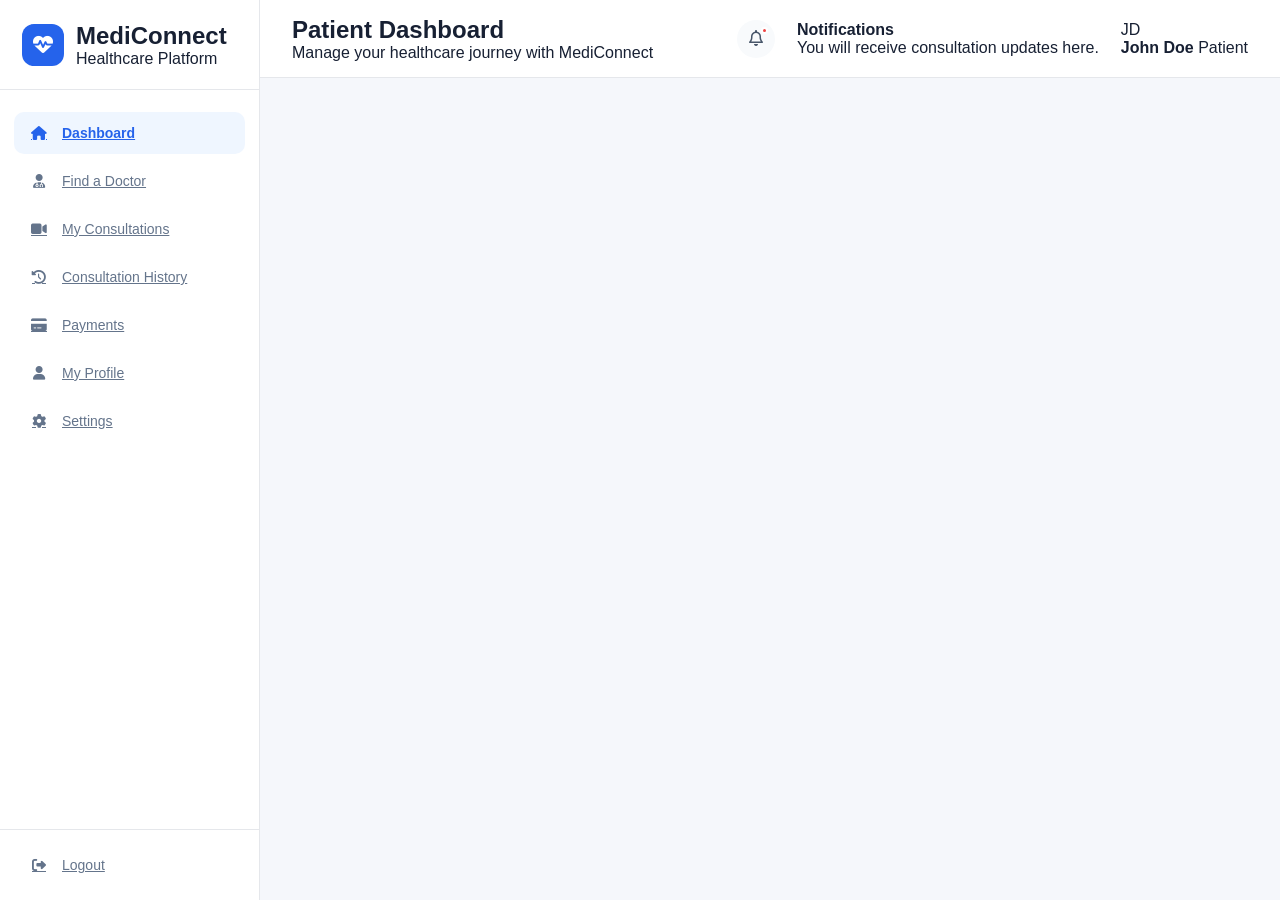
==== commit a78d5833: "Update index.html" ====
--- a/index.html
+++ b/index.html
@@ -1,8 +1,10 @@
 <!DOCTYPE html>
 <html lang="en">
+
 <head>
     <meta charset="UTF-8">
     <meta name="viewport" content="width=device-width, initial-scale=1.0">
+
     <title>MediConnect - Patient Dashboard</title>
 
     <link rel="stylesheet" href="style.css">
@@ -15,8 +17,6 @@
 
 <body>
 
-<div class="app-container">
-
     <!-- =====================================================
          SIDEBAR
     ====================================================== -->
@@ -24,61 +24,65 @@
     <aside class="sidebar" id="sidebar">
 
         <div class="logo-area">
+
             <div class="logo-icon">
                 <i class="fa-solid fa-heart-pulse"></i>
             </div>
 
-            <div class="logo-text">
-                <h2>MediConnect</h2>
-                <span>Healthcare Platform</span>
-            </div>
+            <div>
+                <h1>MediConnect</h1>
+                <p>Healthcare Platform</p>
+            </div>
+
         </div>
 
+
         <nav class="sidebar-nav">
 
-            <button class="nav-item active" data-page="dashboard">
+            <a href="#" class="nav-item active" data-page="dashboard">
                 <i class="fa-solid fa-house"></i>
                 <span>Dashboard</span>
-            </button>
-
-            <button class="nav-item" data-page="find-doctor">
+            </a>
+
+            <a href="#" class="nav-item" data-page="find-doctor">
                 <i class="fa-solid fa-user-doctor"></i>
                 <span>Find a Doctor</span>
-            </button>
-
-            <button class="nav-item" data-page="consultations">
+            </a>
+
+            <a href="#" class="nav-item" data-page="consultations">
                 <i class="fa-solid fa-video"></i>
                 <span>My Consultations</span>
-            </button>
-
-            <button class="nav-item" data-page="history">
+            </a>
+
+            <a href="#" class="nav-item" data-page="history">
                 <i class="fa-solid fa-clock-rotate-left"></i>
                 <span>Consultation History</span>
-            </button>
-
-            <button class="nav-item" data-page="payments">
+            </a>
+
+            <a href="#" class="nav-item" data-page="payments">
                 <i class="fa-solid fa-credit-card"></i>
                 <span>Payments</span>
-            </button>
-
-            <button class="nav-item" data-page="profile">
+            </a>
+
+            <a href="#" class="nav-item" data-page="profile">
                 <i class="fa-solid fa-user"></i>
                 <span>My Profile</span>
-            </button>
-
-            <button class="nav-item" data-page="settings">
+            </a>
+
+            <a href="#" class="nav-item" data-page="settings">
                 <i class="fa-solid fa-gear"></i>
                 <span>Settings</span>
-            </button>
+            </a>
 
         </nav>
 
+
         <div class="sidebar-bottom">
 
-            <button class="nav-item logout-button" id="logoutBtn">
+            <a href="#" class="nav-item logout-item" id="logoutBtn">
                 <i class="fa-solid fa-right-from-bracket"></i>
                 <span>Logout</span>
-            </button>
+            </a>
 
         </div>
 
@@ -95,114 +99,168 @@
 
         <header class="top-header">
 
-            <div class="header-left">
-
-                <button class="menu-button" id="menuButton">
-                    <i class="fa-solid fa-bars"></i>
+            <button class="menu-button" id="menuButton">
+                <i class="fa-solid fa-bars"></i>
+            </button>
+
+
+            <div class="header-title">
+
+                <h2>Patient Dashboard</h2>
+
+                <p>
+                    Manage your healthcare journey with MediConnect
+                </p>
+
+            </div>
+
+
+            <div class="header-right">
+
+                <button class="notification-button" id="notificationBtn">
+
+                    <i class="fa-regular fa-bell"></i>
+
+                    <span class="notification-dot"></span>
+
                 </button>
 
+
+                <div class="notification-popup" id="notificationPopup">
+
+                    <h4>Notifications</h4>
+
+                    <p>
+                        You will receive consultation updates here.
+                    </p>
+
+                </div>
+
+
+                <div class="profile-info">
+
+                    <div class="profile-image">
+                        JD
+                    </div>
+
+                    <div>
+
+                        <strong>John Doe</strong>
+
+                        <span>Patient</span>
+
+                    </div>
+
+                </div>
+
+            </div>
+
+        </header>
+
+
+        <!-- =================================================
+             DASHBOARD
+        ================================================== -->
+
+        <section
+            id="dashboard"
+            class="page-section active-section"
+        >
+
+            <div class="welcome-section">
+
                 <div>
-                    <h1 id="pageTitle">Dashboard</h1>
-                    <p id="pageSubtitle">Welcome back to MediConnect</p>
-                </div>
-
-            </div>
-
-            <div class="header-right">
-
-                <button class="notification-button" id="notificationBtn">
-                    <i class="fa-regular fa-bell"></i>
-                    <span class="notification-dot"></span>
-                </button>
-
-                <div class="header-profile">
-
-                    <div class="header-avatar">
-                        <span id="headerAvatarText">JD</span>
-                    </div>
-
-                    <div class="header-profile-info">
-                        <strong id="headerUserName">John Doe</strong>
-                        <span>Patient</span>
-                    </div>
-
-                </div>
-
-            </div>
-
-        </header>
-
-
-        <!-- =====================================================
-             DASHBOARD
-        ====================================================== -->
-
-        <section id="dashboard" class="page-section active">
-
-            <div class="welcome-section">
-
-                <div>
-                    <h2>Good morning, <span id="welcomeName">John</span>!</h2>
-                    <p>Take care of your health with MediConnect.</p>
-                </div>
-
-                <button class="primary-button" data-page-target="find-doctor">
-                    <i class="fa-solid fa-plus"></i>
+
+                    <h1 class="greeting">
+                        Good morning, John! 👋
+                    </h1>
+
+                    <p>
+                        Here's what's happening with your health today.
+                    </p>
+
+                </div>
+
+                <button
+                    class="primary-button"
+                    id="bookConsultationBtn"
+                >
+                    <i class="fa-solid fa-calendar-plus"></i>
                     Book Consultation
                 </button>
 
             </div>
 
 
-            <!-- STAT CARDS -->
-
-            <div class="stats-grid">
-
-                <div class="stat-card">
-                    <div class="stat-icon blue">
+            <!-- DASHBOARD CARDS -->
+
+            <div class="dashboard-cards">
+
+                <div class="dashboard-card">
+
+                    <div class="card-icon blue">
                         <i class="fa-solid fa-calendar-check"></i>
                     </div>
 
                     <div>
+
                         <span>Upcoming Consultations</span>
+
                         <strong id="upcomingCount">0</strong>
-                    </div>
-                </div>
-
-
-                <div class="stat-card">
-                    <div class="stat-icon green">
+
+                    </div>
+
+                </div>
+
+
+                <div class="dashboard-card">
+
+                    <div class="card-icon green">
                         <i class="fa-solid fa-circle-check"></i>
                     </div>
 
                     <div>
-                        <span>Completed</span>
+
+                        <span>Completed Consultations</span>
+
                         <strong id="completedDashboardCount">0</strong>
-                    </div>
-                </div>
-
-
-                <div class="stat-card">
-                    <div class="stat-icon purple">
+
+                    </div>
+
+                </div>
+
+
+                <div class="dashboard-card">
+
+                    <div class="card-icon purple">
                         <i class="fa-solid fa-user-doctor"></i>
                     </div>
 
                     <div>
-                        <span>Doctors Consulted</span>
-                        <strong id="doctorsConsultedCount">0</strong>
-                    </div>
-                </div>
-
-
-                <div class="stat-card">
-                    <div class="stat-icon orange">
+
+                        <span>Available Doctors</span>
+
+                        <strong>4</strong>
+
+                    </div>
+
+                </div>
+
+
+                <div class="dashboard-card">
+
+                    <div class="card-icon orange">
                         <i class="fa-solid fa-wallet"></i>
                     </div>
 
                     <div>
-                        <span>Total Spent</span>
-                        <strong id="totalSpentDashboard">₹0</strong>
-                    </div>
+
+                        <span>Healthcare Platform</span>
+
+                        <strong>24/7</strong>
+
+                    </div>
+
                 </div>
 
             </div>
@@ -210,99 +268,74 @@
 
             <!-- UPCOMING APPOINTMENT -->
 
-            <div class="dashboard-grid">
-
-                <div class="dashboard-card upcoming-card">
-
-                    <div class="card-header">
-
-                        <div>
-                            <h3>Upcoming Appointment</h3>
-                            <p>Your next scheduled consultation</p>
-                        </div>
-
-                        <span class="status-badge waiting" id="dashboardAppointmentStatus">
-                            No Appointment
-                        </span>
-
-                    </div>
-
-
-                    <div id="dashboardAppointmentContent" class="appointment-preview">
-
-                        <div class="no-appointment">
-                            <i class="fa-regular fa-calendar-xmark"></i>
-                            <h4>No upcoming appointment</h4>
-                            <p>Book a consultation with a doctor to get started.</p>
-
-                            <button
-                                class="secondary-button"
-                                data-page-target="find-doctor"
-                            >
-                                Find a Doctor
-                            </button>
-                        </div>
-
-                    </div>
-
-                </div>
-
-
-                <!-- QUICK ACTIONS -->
-
-                <div class="dashboard-card">
-
-                    <div class="card-header">
-                        <div>
-                            <h3>Quick Actions</h3>
-                            <p>Manage your healthcare</p>
-                        </div>
-                    </div>
-
-                    <div class="quick-actions">
-
-                        <button class="quick-action" data-page-target="find-doctor">
-                            <div class="quick-icon blue">
-                                <i class="fa-solid fa-user-doctor"></i>
-                            </div>
-                            <div>
-                                <strong>Find a Doctor</strong>
-                                <span>Browse available doctors</span>
-                            </div>
-                        </button>
-
-
-                        <button class="quick-action" data-page-target="consultations">
-                            <div class="quick-icon green">
-                                <i class="fa-solid fa-video"></i>
-                            </div>
-                            <div>
-                                <strong>My Consultations</strong>
-                                <span>View your appointments</span>
-                            </div>
-                        </button>
-
-
-                        <button class="quick-action" data-page-target="history">
-                            <div class="quick-icon purple">
-                                <i class="fa-solid fa-file-medical"></i>
-                            </div>
-                            <div>
-                                <strong>Medical History</strong>
-                                <span>View previous consultations</span>
-                            </div>
-                        </button>
-
-
-                        <button class="quick-action" data-page-target="profile">
-                            <div class="quick-icon orange">
-                                <i class="fa-solid fa-user"></i>
-                            </div>
-                            <div>
-                                <strong>My Profile</strong>
-                                <span>Update your information</span>
-                            </div>
-                        </button>
+            <div class="section-heading">
+
+                <div>
+
+                    <h2>Upcoming Appointment</h2>
+
+                    <p>
+                        Your next scheduled consultation
+                    </p>
+
+                </div>
+
+            </div>
+
+
+            <div class="upcoming-appointment">
+
+                <div class="appointment-doctor">
+
+                    <div class="doctor-avatar large">
+                        DR
+                    </div>
+
+                    <div>
+
+                        <h3 id="dashboardDoctorName">
+                            No upcoming consultation
+                        </h3>
+
+                        <p>
+                            Your next appointment will appear here.
+                        </p>
+
+                    </div>
+
+                </div>
+
+
+                <div class="appointment-details">
+
+                    <div>
+
+                        <span>Date</span>
+
+                        <strong id="dashboardDate">—</strong>
+
+                    </div>
+
+
+                    <div>
+
+                        <span>Time</span>
+
+                        <strong id="dashboardTime">—</strong>
+
+                    </div>
+
+
+                    <div>
+
+                        <span>Status</span>
+
+                        <span class="status confirmed">
+                            <span class="status-dot"></span>
+                            <span id="dashboardStatusText">
+                                None
+                            </span>
+                        </span>
 
                     </div>
 
@@ -313,25 +346,34 @@
         </section>
 
 
-        <!-- =====================================================
-             FIND A DOCTOR
-        ====================================================== -->
-
-        <section id="find-doctor" class="page-section">
-
-            <div class="section-heading">
+        <!-- =================================================
+             FIND DOCTOR
+        ================================================== -->
+
+        <section
+            id="find-doctor"
+            class="page-section"
+        >
+
+            <div class="page-heading">
 
                 <div>
-                    <h2>Find a Doctor</h2>
-                    <p>Choose a doctor based on your healthcare needs.</p>
-                </div>
-
-            </div>
-
-
-            <div class="doctor-search">
+
+                    <h1>Find a Doctor</h1>
+
+                    <p>
+                        Find the right doctor for your healthcare needs.
+                    </p>
+
+                </div>
+
+            </div>
+
+
+            <div class="doctor-search-area">
 
                 <div class="search-box">
+
                     <i class="fa-solid fa-magnifying-glass"></i>
 
                     <input
@@ -339,22 +381,58 @@
                         id="doctorSearch"
                         placeholder="Search doctor or specialization..."
                     >
-                </div>
-
-                <select id="specializationFilter">
-                    <option value="all">All Specializations</option>
-                    <option value="General Physician">General Physician</option>
-                    <option value="Cardiologist">Cardiologist</option>
-                    <option value="Dermatologist">Dermatologist</option>
-                    <option value="Neurologist">Neurologist</option>
-                </select>
-
-            </div>
-
-
-            <div class="doctor-grid" id="doctorGrid">
-
-                <!-- DOCTOR 1 -->
+
+                </div>
+
+
+                <div class="specialization-filters">
+
+                    <button
+                        class="specialization-button active"
+                        data-specialization="all"
+                    >
+                        All Specializations
+                    </button>
+
+                    <button
+                        class="specialization-button"
+                        data-specialization="General Physician"
+                    >
+                        General Physician
+                    </button>
+
+                    <button
+                        class="specialization-button"
+                        data-specialization="Cardiologist"
+                    >
+                        Cardiologist
+                    </button>
+
+                    <button
+                        class="specialization-button"
+                        data-specialization="Dermatologist"
+                    >
+                        Dermatologist
+                    </button>
+
+                    <button
+                        class="specialization-button"
+                        data-specialization="Neurologist"
+                    >
+                        Neurologist
+                    </button>
+
+                </div>
+
+            </div>
+
+
+            <!-- DOCTOR GRID -->
+
+            <div class="doctor-grid">
+
+
+                <!-- SARAH -->
 
                 <div
                     class="doctor-card"
@@ -368,18 +446,19 @@
                             SW
                         </div>
 
-                        <span class="online-status">
-                            <span></span>
+                        <span class="availability">
                             Available
                         </span>
 
                     </div>
 
+
                     <h3>Dr. Sarah Wilson</h3>
 
-                    <p class="doctor-specialization">
+                    <p class="specialization">
                         General Physician
                     </p>
+
 
                     <div class="doctor-rating">
                         <i class="fa-solid fa-star"></i>
@@ -387,7 +466,9 @@
                         <span>120+ consultations</span>
                     </div>
 
-                    <div class="doctor-details">
+
+                    <div class="doctor-info-row">
+
                         <span>
                             <i class="fa-solid fa-graduation-cap"></i>
                             MBBS, MD
@@ -395,28 +476,32 @@
 
                         <span>
                             <i class="fa-solid fa-briefcase"></i>
-                            8 years
-                        </span>
-                    </div>
-
-                    <div class="doctor-card-footer">
-                        <div>
-                            <small>Consultation Fee</small>
+                            10+ years
+                        </span>
+
+                    </div>
+
+
+                    <div class="doctor-card-bottom">
+
+                        <span>
+                            Consultation Fee
                             <strong>₹500</strong>
-                        </div>
+                        </span>
 
                         <button
-                            class="view-button"
-                            data-doctor="Sarah Wilson"
+                            class="details-button"
+                            data-doctor="Dr. Sarah Wilson"
                         >
                             View Profile
                         </button>
-                    </div>
-
-                </div>
-
-
-                <!-- DOCTOR 2 -->
+
+                    </div>
+
+                </div>
+
+
+                <!-- MICHAEL -->
 
                 <div
                     class="doctor-card"
@@ -430,55 +515,68 @@
                             MB
                         </div>
 
-                        <span class="online-status">
-                            <span></span>
+                        <span class="availability">
                             Available
                         </span>
 
                     </div>
 
+
                     <h3>Dr. Michael Brown</h3>
 
-                    <p class="doctor-specialization">
+                    <p class="specialization">
                         Cardiologist
                     </p>
 
+
                     <div class="doctor-rating">
+
                         <i class="fa-solid fa-star"></i>
+
                         <strong>4.7</strong>
-                        <span>95+ consultations</span>
-                    </div>
-
-                    <div class="doctor-details">
+
+                        <span>
+                            95+ consultations
+                        </span>
+
+                    </div>
+
+
+                    <div class="doctor-info-row">
+
                         <span>
                             <i class="fa-solid fa-graduation-cap"></i>
-                            MBBS, DM
+                            MBBS, MD, DM
                         </span>
 
                         <span>
                             <i class="fa-solid fa-briefcase"></i>
-                            10 years
-                        </span>
-                    </div>
-
-                    <div class="doctor-card-footer">
-                        <div>
-                            <small>Consultation Fee</small>
+                            12+ years
+                        </span>
+
+                    </div>
+
+
+                    <div class="doctor-card-bottom">
+
+                        <span>
+                            Consultation Fee
                             <strong>₹800</strong>
-                        </div>
+                        </span>
 
                         <button
-                            class="view-button"
-                            data-doctor="Michael Brown"
+                            class="details-button"
+                            data-doctor="Dr. Michael Brown"
                         >
                             View Profile
                         </button>
-                    </div>
-
-                </div>
-
-
-                <!-- DOCTOR 3 -->
+
+                    </div>
+
+                </div>
+
+
+                <!-- EMILY -->
 
                 <div
                     class="doctor-card"
@@ -492,26 +590,35 @@
                             ED
                         </div>
 
-                        <span class="online-status">
-                            <span></span>
+                        <span class="availability">
                             Available
                         </span>
 
                     </div>
 
+
                     <h3>Dr. Emily Davis</h3>
 
-                    <p class="doctor-specialization">
+                    <p class="specialization">
                         Dermatologist
                     </p>
 
+
                     <div class="doctor-rating">
+
                         <i class="fa-solid fa-star"></i>
+
                         <strong>4.9</strong>
-                        <span>150+ consultations</span>
-                    </div>
-
-                    <div class="doctor-details">
+
+                        <span>
+                            150+ consultations
+                        </span>
+
+                    </div>
+
+
+                    <div class="doctor-info-row">
+
                         <span>
                             <i class="fa-solid fa-graduation-cap"></i>
                             MBBS, MD
@@ -519,28 +626,32 @@
 
                         <span>
                             <i class="fa-solid fa-briefcase"></i>
-                            7 years
-                        </span>
-                    </div>
-
-                    <div class="doctor-card-footer">
-                        <div>
-                            <small>Consultation Fee</small>
+                            9+ years
+                        </span>
+
+                    </div>
+
+
+                    <div class="doctor-card-bottom">
+
+                        <span>
+                            Consultation Fee
                             <strong>₹700</strong>
-                        </div>
+                        </span>
 
                         <button
-                            class="view-button"
-                            data-doctor="Emily Davis"
+                            class="details-button"
+                            data-doctor="Dr. Emily Davis"
                         >
                             View Profile
                         </button>
-                    </div>
-
-                </div>
-
-
-                <!-- DOCTOR 4 -->
+
+                    </div>
+
+                </div>
+
+
+                <!-- DAVID -->
 
                 <div
                     class="doctor-card"
@@ -554,108 +665,252 @@
                             DM
                         </div>
 
-                        <span class="online-status">
-                            <span></span>
+                        <span class="availability">
                             Available
                         </span>
 
                     </div>
 
+
                     <h3>Dr. David Miller</h3>
 
-                    <p class="doctor-specialization">
+                    <p class="specialization">
                         Neurologist
                     </p>
 
+
                     <div class="doctor-rating">
+
                         <i class="fa-solid fa-star"></i>
+
                         <strong>4.6</strong>
-                        <span>87+ consultations</span>
-                    </div>
-
-                    <div class="doctor-details">
+
+                        <span>
+                            87+ consultations
+                        </span>
+
+                    </div>
+
+
+                    <div class="doctor-info-row">
+
                         <span>
                             <i class="fa-solid fa-graduation-cap"></i>
-                            MBBS, DM
+                            MBBS, MD, DM
                         </span>
 
                         <span>
                             <i class="fa-solid fa-briefcase"></i>
-                            12 years
-                        </span>
-                    </div>
-
-                    <div class="doctor-card-footer">
-                        <div>
-                            <small>Consultation Fee</small>
+                            11+ years
+                        </span>
+
+                    </div>
+
+
+                    <div class="doctor-card-bottom">
+
+                        <span>
+                            Consultation Fee
                             <strong>₹900</strong>
-                        </div>
+                        </span>
 
                         <button
-                            class="view-button"
-                            data-doctor="David Miller"
+                            class="details-button"
+                            data-doctor="Dr. David Miller"
                         >
                             View Profile
                         </button>
-                    </div>
-
-                </div>
-
-            </div>
-
-
-            <div id="noDoctorsFound" class="empty-state hidden">
-
-                <i class="fa-solid fa-user-doctor"></i>
-
-                <h3>No doctors found</h3>
-
-                <p>
-                    Try another doctor name or specialization.
-                </p>
+
+                    </div>
+
+                </div>
 
             </div>
 
         </section>
 
 
-        <!-- =====================================================
+        <!-- =================================================
              DOCTOR DETAILS
-        ====================================================== -->
-
-        <section id="doctor-details" class="page-section">
-
-            <button class="back-button" data-page-target="find-doctor">
+        ================================================== -->
+
+        <section
+            id="doctor-details"
+            class="page-section"
+        >
+
+            <button
+                class="back-button"
+                id="backToDoctorsBtn"
+            >
                 <i class="fa-solid fa-arrow-left"></i>
                 Back to Doctors
             </button>
 
-            <div class="doctor-detail-card">
-
-                <div class="doctor-detail-header">
-
-                    <div class="large-doctor-avatar" id="detailDoctorAvatar">
-                        SW
+
+            <div class="doctor-details-card">
+
+                <div class="doctor-details-header">
+
+                    <div class="doctor-avatar extra-large">
+                        DR
                     </div>
 
                     <div>
 
-                        <h2 id="detailDoctorName">
-                            Dr. Sarah Wilson
+                        <h1 id="detailDoctorName">
+                            Doctor
+                        </h1>
+
+                        <p id="detailSpecialization">
+                            Specialization
+                        </p>
+
+                        <div class="doctor-rating">
+
+                            <i class="fa-solid fa-star"></i>
+
+                            <strong id="detailRating">
+                                0
+                            </strong>
+
+                        </div>
+
+                    </div>
+
+                </div>
+
+
+                <div class="doctor-details-grid">
+
+                    <div class="detail-box">
+
+                        <i class="fa-solid fa-graduation-cap"></i>
+
+                        <span>Qualification</span>
+
+                        <strong id="detailQualification">
+                            —
+                        </strong>
+
+                    </div>
+
+
+                    <div class="detail-box">
+
+                        <i class="fa-solid fa-briefcase"></i>
+
+                        <span>Experience</span>
+
+                        <strong id="detailExperience">
+                            —
+                        </strong>
+
+                    </div>
+
+
+                    <div class="detail-box">
+
+                        <i class="fa-solid fa-users"></i>
+
+                        <span>Consultations</span>
+
+                        <strong id="detailConsultations">
+                            —
+                        </strong>
+
+                    </div>
+
+
+                    <div class="detail-box">
+
+                        <i class="fa-solid fa-indian-rupee-sign"></i>
+
+                        <span>Consultation Fee</span>
+
+                        <strong id="detailFee">
+                            —
+                        </strong>
+
+                    </div>
+
+                </div>
+
+
+                <div class="about-doctor">
+
+                    <h2>About the Doctor</h2>
+
+                    <p id="detailAbout">
+                        Doctor information will appear here.
+                    </p>
+
+                </div>
+
+
+                <button
+                    class="primary-button large-button"
+                    id="bookDoctorBtn"
+                >
+                    <i class="fa-solid fa-calendar-plus"></i>
+                    Book Consultation
+                </button>
+
+            </div>
+
+        </section>
+
+
+        <!-- =================================================
+             BOOK CONSULTATION
+        ================================================== -->
+
+        <section
+            id="book-consultation"
+            class="page-section"
+        >
+
+            <div class="page-heading">
+
+                <div>
+
+                    <h1>Book Consultation</h1>
+
+                    <p>
+                        Choose your preferred date and time.
+                    </p>
+
+                </div>
+
+            </div>
+
+
+            <div class="booking-card">
+
+                <div class="booking-doctor-summary">
+
+                    <div class="doctor-avatar">
+                        DR
+                    </div>
+
+                    <div>
+
+                        <h2 id="bookingDoctorName">
+                            Doctor
                         </h2>
 
-                        <p id="detailSpecialization">
-                            General Physician
+                        <p id="bookingSpecialization">
+                            Specialization
                         </p>
 
-                        <div class="doctor-rating large">
+                        <div class="doctor-rating">
+
                             <i class="fa-solid fa-star"></i>
 
-                            <strong id="detailRating">
-                                4.8
+                            <strong id="bookingRating">
+                                0
                             </strong>
 
-                            <span>Excellent rating</span>
                         </div>
 
                     </div>
@@ -663,79 +918,134 @@
                 </div>
 
 
-                <div class="detail-grid">
-
-                    <div class="detail-item">
-                        <i class="fa-solid fa-graduation-cap"></i>
-
-                        <div>
-                            <small>Qualification</small>
-                            <strong id="detailQualification">
-                                MBBS, MD
-                            </strong>
-                        </div>
-                    </div>
-
-
-                    <div class="detail-item">
-                        <i class="fa-solid fa-briefcase"></i>
-
-                        <div>
-                            <small>Experience</small>
-                            <strong id="detailExperience">
-                                8 years
-                            </strong>
-                        </div>
-                    </div>
-
-
-                    <div class="detail-item">
-                        <i class="fa-solid fa-users"></i>
-
-                        <div>
-                            <small>Consultations</small>
-                            <strong id="detailConsultations">
-                                120+
-                            </strong>
-                        </div>
-                    </div>
-
-
-                    <div class="detail-item">
-                        <i class="fa-solid fa-indian-rupee-sign"></i>
-
-                        <div>
-                            <small>Consultation Fee</small>
-                            <strong id="detailFee">
-                                ₹500
-                            </strong>
-                        </div>
-                    </div>
-
-                </div>
-
-
-                <div class="about-doctor">
-
-                    <h3>About the Doctor</h3>
-
-                    <p id="detailAbout">
-                        Experienced healthcare professional providing
-                        quality medical consultation and personalized
-                        patient care.
-                    </p>
-
-                </div>
-
-
-                <div class="detail-action">
+                <div class="form-group">
+
+                    <label for="consultationDate">
+                        Consultation Date
+                    </label>
+
+                    <input
+                        type="date"
+                        id="consultationDate"
+                    >
+
+                </div>
+
+
+                <div class="form-group">
+
+                    <label>
+                        Select Time
+                    </label>
+
+
+                    <div class="time-slots">
+
+                        <button
+                            type="button"
+                            class="time-slot"
+                            data-time="09:00 AM"
+                        >
+                            09:00 AM
+                        </button>
+
+                        <button
+                            type="button"
+                            class="time-slot"
+                            data-time="10:00 AM"
+                        >
+                            10:00 AM
+                        </button>
+
+                        <button
+                            type="button"
+                            class="time-slot"
+                            data-time="11:00 AM"
+                        >
+                            11:00 AM
+                        </button>
+
+                        <button
+                            type="button"
+                            class="time-slot"
+                            data-time="02:00 PM"
+                        >
+                            02:00 PM
+                        </button>
+
+                        <button
+                            type="button"
+                            class="time-slot"
+                            data-time="03:00 PM"
+                        >
+                            03:00 PM
+                        </button>
+
+                        <button
+                            type="button"
+                            class="time-slot"
+                            data-time="04:00 PM"
+                        >
+                            04:00 PM
+                        </button>
+
+                        <button
+                            type="button"
+                            class="time-slot"
+                            data-time="05:00 PM"
+                        >
+                            05:00 PM
+                        </button>
+
+                    </div>
+
+                </div>
+
+
+                <div class="form-group">
+
+                    <label for="patientConcern">
+                        What would you like to discuss?
+                    </label>
+
+                    <textarea
+                        id="patientConcern"
+                        rows="5"
+                        placeholder="Briefly describe your health concern..."
+                    ></textarea>
+
+                </div>
+
+
+                <div class="booking-fee">
+
+                    <span>
+                        Consultation Fee
+                    </span>
+
+                    <strong id="bookingFee">
+                        ₹0
+                    </strong>
+
+                </div>
+
+
+                <div class="booking-actions">
+
+                    <button
+                        class="secondary-button"
+                        id="cancelBookingBtn"
+                        type="button"
+                    >
+                        Cancel
+                    </button>
 
                     <button
                         class="primary-button"
-                        id="bookDoctorBtn"
+                        id="confirmBookingBtn"
+                        type="button"
                     >
-                        <i class="fa-solid fa-calendar-plus"></i>
-                        Book Consultation
+                        Send Consultation Request
                     </button>
 
                 </div>
@@ -745,238 +1055,54 @@
         </section>
 
 
-        <!-- =====================================================
-             BOOKING
-        ====================================================== -->
-
-        <section id="booking" class="page-section">
-
-            <button class="back-button" data-page-target="doctor-details">
-                <i class="fa-solid fa-arrow-left"></i>
-                Back to Doctor
-            </button>
-
-
-            <div class="booking-layout">
-
-                <div class="booking-main">
-
-                    <div class="section-heading">
-
-                        <div>
-                            <h2>Book Consultation</h2>
-                            <p>Select your preferred date and time.</p>
-                        </div>
-
-                    </div>
-
-
-                    <div class="booking-doctor-info">
-
-                        <div class="doctor-avatar" id="bookingDoctorAvatar">
-                            SW
-                        </div>
-
-                        <div>
-                            <h3 id="bookingDoctorName">
-                                Dr. Sarah Wilson
-                            </h3>
-
-                            <p id="bookingSpecialization">
-                                General Physician
-                            </p>
-
-                            <div class="doctor-rating">
-                                <i class="fa-solid fa-star"></i>
-                                <strong id="bookingRating">4.8</strong>
-                            </div>
-                        </div>
-
-                    </div>
-
-
-                    <div class="form-card">
-
-                        <div class="form-group">
-
-                            <label for="consultationDate">
-                                Consultation Date
-                            </label>
-
-                            <input
-                                type="date"
-                                id="consultationDate"
-                            >
-
-                        </div>
-
-
-                        <div class="form-group">
-
-                            <label>
-                                Select Time
-                            </label>
-
-                            <div class="time-slots">
-
-                                <button class="time-slot" data-time="10:00 AM">
-                                    10:00 AM
-                                </button>
-
-                                <button class="time-slot" data-time="11:00 AM">
-                                    11:00 AM
-                                </button>
-
-                                <button class="time-slot" data-time="12:00 PM">
-                                    12:00 PM
-                                </button>
-
-                                <button class="time-slot" data-time="02:00 PM">
-                                    02:00 PM
-                                </button>
-
-                                <button class="time-slot" data-time="03:00 PM">
-                                    03:00 PM
-                                </button>
-
-                                <button class="time-slot" data-time="05:00 PM">
-                                    05:00 PM
-                                </button>
-
-                                <button class="time-slot" data-time="06:00 PM">
-                                    06:00 PM
-                                </button>
-
-                            </div>
-
-                        </div>
-
-
-                        <div class="form-group">
-
-                            <label for="patientConcern">
-                                Reason for Consultation
-                            </label>
-
-                            <textarea
-                                id="patientConcern"
-                                rows="5"
-                                placeholder="Briefly describe your concern..."
-                            ></textarea>
-
-                        </div>
-
-                    </div>
-
-                </div>
-
-
-                <div class="booking-summary">
-
-                    <div class="summary-card">
-
-                        <h3>Booking Summary</h3>
-
-                        <div class="summary-row">
-                            <span>Doctor</span>
-                            <strong id="summaryDoctorName">
-                                Dr. Sarah Wilson
-                            </strong>
-                        </div>
-
-                        <div class="summary-row">
-                            <span>Specialization</span>
-                            <strong id="summarySpecialization">
-                                General Physician
-                            </strong>
-                        </div>
-
-                        <div class="summary-row">
-                            <span>Date</span>
-                            <strong id="summaryDate">
-                                Not selected
-                            </strong>
-                        </div>
-
-                        <div class="summary-row">
-                            <span>Time</span>
-                            <strong id="summaryTime">
-                                Not selected
-                            </strong>
-                        </div>
-
-                        <div class="summary-divider"></div>
-
-                        <div class="summary-total">
-                            <span>Consultation Fee</span>
-                            <strong id="bookingFee">₹500</strong>
-                        </div>
-
-                        <button
-                            class="secondary-button full-width"
-                            id="cancelBookingBtn"
-                        >
-                            Cancel
-                        </button>
-
-                        <button
-                            class="primary-button full-width"
-                            id="confirmBookingBtn"
-                        >
-                            Confirm Booking
-                        </button>
-
-                    </div>
-
-                </div>
-
-            </div>
-
-        </section>
-
-
-        <!-- =====================================================
+        <!-- =================================================
              MY CONSULTATIONS
-        ====================================================== -->
-
-        <section id="consultations" class="page-section">
-
-            <div class="section-heading">
+        ================================================== -->
+
+        <section
+            id="consultations"
+            class="page-section"
+        >
+
+            <div class="page-heading">
 
                 <div>
-                    <h2>My Consultations</h2>
-                    <p>Track your upcoming and ongoing consultations.</p>
-                </div>
-
-                <button
-                    class="secondary-button"
-                    id="findDoctorFromConsultations"
-                    data-page-target="find-doctor"
-                >
-                    <i class="fa-solid fa-plus"></i>
-                    Book New
-                </button>
-
-            </div>
-
-
-            <div id="consultationsContainer" class="consultations-list">
-            </div>
-
-
-            <div id="emptyConsultations" class="empty-state">
-
-                <i class="fa-solid fa-calendar-check"></i>
-
-                <h3>No consultations yet</h3>
+
+                    <h1>My Consultations</h1>
+
+                    <p>
+                        Track your consultation requests and appointments.
+                    </p>
+
+                </div>
+
+            </div>
+
+
+            <div
+                id="consultationsContainer"
+                class="consultations-container"
+            ></div>
+
+
+            <div
+                id="emptyConsultations"
+                class="empty-state"
+            >
+
+                <div class="empty-icon">
+                    <i class="fa-solid fa-calendar-xmark"></i>
+                </div>
+
+                <h2>No Consultations</h2>
 
                 <p>
-                    You haven't booked any consultations.
+                    You don't have any consultation requests yet.
                 </p>
 
                 <button
                     class="primary-button"
-                    data-page-target="find-doctor"
+                    id="findDoctorFromConsultations"
                 >
                     Find a Doctor
                 </button>
@@ -986,196 +1112,350 @@
         </section>
 
 
-        <!-- =====================================================
+        <!-- =================================================
              CONSULTATION ROOM
-        ====================================================== -->
-
-        <section id="consultation-room" class="page-section">
-
-            <div class="consultation-header">
+        ================================================== -->
+
+        <section
+            id="consultation-room"
+            class="page-section"
+        >
+
+            <div class="consultation-room">
+
+                <div class="room-header">
+
+                    <div class="room-doctor-info">
+
+                        <div class="doctor-avatar">
+                            DR
+                        </div>
+
+                        <div>
+
+                            <h2 id="roomDoctorName">
+                                Doctor
+                            </h2>
+
+                            <p id="roomSpecialization">
+                                Specialization
+                            </p>
+
+                        </div>
+
+                    </div>
+
+
+                    <span class="live-status">
+                        <span></span>
+                        Consultation
+                    </span>
+
+                </div>
+
+
+                <div class="room-content">
+
+                    <!-- CHAT -->
+
+                    <div class="chat-section">
+
+                        <div
+                            class="chat-container"
+                            id="chatContainer"
+                        >
+
+                            <div class="chat-welcome">
+
+                                <div class="welcome-icon">
+                                    <i class="fa-solid fa-video"></i>
+                                </div>
+
+                                <h3>
+                                    Consultation Room
+                                </h3>
+
+                                <p>
+                                    You are now connected to your doctor.
+                                </p>
+
+                            </div>
+
+                        </div>
+
+
+                        <div class="message-box">
+
+                            <textarea
+                                id="messageInput"
+                                rows="2"
+                                placeholder="Type your message..."
+                            ></textarea>
+
+                            <button
+                                class="send-button"
+                                id="sendMessageBtn"
+                            >
+                                <i class="fa-solid fa-paper-plane"></i>
+                            </button>
+
+                        </div>
+
+                    </div>
+
+
+                    <!-- SIDEBAR -->
+
+                    <aside class="room-sidebar">
+
+                        <div class="room-info-card">
+
+                            <h3>
+                                Consultation Details
+                            </h3>
+
+                            <div class="room-detail">
+
+                                <span>Concern</span>
+
+                                <p id="roomConcern">
+                                    —
+                                </p>
+
+                            </div>
+
+                        </div>
+
+
+                        <!-- PATIENT VIEW ONLY -->
+
+                        <div class="prescription-card">
+
+                            <div class="prescription-header">
+
+                                <div>
+
+                                    <h3>
+                                        Prescription
+                                    </h3>
+
+                                    <p>
+                                        Doctor's prescription
+                                    </p>
+
+                                </div>
+
+                                <i class="fa-solid fa-prescription-bottle-medical"></i>
+
+                            </div>
+
+
+                            <div
+                                id="prescriptionList"
+                                class="prescription-list"
+                            >
+
+                                <div class="prescription-item">
+
+                                    <strong>
+                                        No prescription yet
+                                    </strong>
+
+                                    <p>
+                                        Your doctor has not added a prescription.
+                                    </p>
+
+                                </div>
+
+                            </div>
+
+                        </div>
+
+
+                        <button
+                            class="end-consultation-button"
+                            id="endConsultationBtn"
+                        >
+                            <i class="fa-solid fa-phone-slash"></i>
+                            End Consultation
+                        </button>
+
+                    </aside>
+
+                </div>
+
+            </div>
+
+        </section>
+
+
+        <!-- =================================================
+             CONSULTATION PAYMENT
+        ================================================== -->
+
+        <section
+            id="consultation-payment"
+            class="page-section"
+        >
+
+            <div class="page-heading">
 
                 <div>
 
-                    <button
-                        class="back-button"
-                        data-page-target="consultations"
-                    >
-                        <i class="fa-solid fa-arrow-left"></i>
-                        My Consultations
-                    </button>
-
-                    <h2>
-                        Consultation Room
-                    </h2>
-
-                </div>
-
-                <span class="consultation-live">
-                    <span></span>
-                    Consultation Active
-                </span>
-
-            </div>
-
-
-            <div class="consultation-layout">
-
-                <!-- CHAT -->
-
-                <div class="chat-card">
-
-                    <div class="chat-header">
-
-                        <div class="chat-doctor">
-
-                            <div class="doctor-avatar">
-                                <span id="roomDoctorAvatar">
-                                    SW
-                                </span>
-                            </div>
-
-                            <div>
-                                <h3 id="roomDoctorName">
-                                    Dr. Sarah Wilson
-                                </h3>
-
-                                <p id="roomSpecialization">
-                                    General Physician
-                                </p>
-                            </div>
-
-                        </div>
-
-                        <span class="online-status">
-                            <span></span>
-                            Online
-                        </span>
-
-                    </div>
-
-
-                    <div
-                        class="chat-container"
-                        id="chatContainer"
-                    >
-
-                        <div class="chat-system-message">
-                            Consultation started. You can communicate
-                            with your doctor here.
-                        </div>
-
-                    </div>
-
-
-                    <div class="chat-input-area">
+                    <h1>Complete Payment</h1>
+
+                    <p>
+                        Complete your consultation payment.
+                    </p>
+
+                </div>
+
+            </div>
+
+
+            <div class="payment-card">
+
+                <div class="payment-doctor">
+
+                    <div class="doctor-avatar">
+                        DR
+                    </div>
+
+                    <div>
+
+                        <h2 id="paymentDoctor">
+                            Doctor
+                        </h2>
+
+                        <p id="paymentSpecialization">
+                            Specialization
+                        </p>
+
+                    </div>
+
+                </div>
+
+
+                <div class="payment-summary">
+
+                    <div>
+
+                        <span>
+                            Consultation Fee
+                        </span>
+
+                        <strong id="paymentAmount">
+                            ₹0
+                        </strong>
+
+                    </div>
+
+
+                    <div class="payment-total">
+
+                        <span>
+                            Total
+                        </span>
+
+                        <strong id="paymentTotal">
+                            ₹0
+                        </strong>
+
+                    </div>
+
+                </div>
+
+
+                <h3>
+                    Select Payment Method
+                </h3>
+
+
+                <div class="payment-methods">
+
+                    <label class="payment-method">
 
                         <input
-                            type="text"
-                            id="messageInput"
-                            placeholder="Type your message..."
+                            type="radio"
+                            name="paymentMethod"
+                            value="UPI"
+                            checked
                         >
 
-                        <button id="sendMessageBtn">
-                            <i class="fa-solid fa-paper-plane"></i>
-                        </button>
-
-                    </div>
-
-                </div>
-
-
-                <!-- CONSULTATION SIDE PANEL -->
-
-                <div class="consultation-sidebar">
-
-                    <div class="side-card">
-
-                        <h3>Consultation Details</h3>
-
-                        <div class="consultation-info">
-
-                            <div>
-                                <small>Doctor</small>
-                                <strong id="sideRoomDoctorName">
-                                    Dr. Sarah Wilson
-                                </strong>
-                            </div>
-
-                            <div>
-                                <small>Specialization</small>
-                                <strong id="sideRoomSpecialization">
-                                    General Physician
-                                </strong>
-                            </div>
-
-                            <div>
-                                <small>Reason</small>
-                                <strong id="roomConcern">
-                                    General consultation
-                                </strong>
-                            </div>
-
-                        </div>
-
-                    </div>
-
-
-                    <!-- PRESCRIPTION VIEW ONLY -->
-
-                    <div class="side-card prescription-card">
-
-                        <div class="side-card-heading">
-
-                            <h3>
-                                <i class="fa-solid fa-prescription-bottle-medical"></i>
-                                Prescription
-                            </h3>
-
-                        </div>
-
-
-                        <div id="patientPrescriptionList">
-
-                            <div class="prescription-empty">
-                                <i class="fa-solid fa-file-medical"></i>
-
-                                <p>
-                                    Prescription will appear here
-                                    when your doctor adds one.
-                                </p>
-                            </div>
-
-                        </div>
-
-                    </div>
-
-
-                    <button
-                        class="danger-button full-width"
-                        id="endConsultationBtn"
-                    >
-                        <i class="fa-solid fa-phone-slash"></i>
-                        End Consultation
-                    </button>
-
-                </div>
+                        <span>
+                            <i class="fa-solid fa-mobile-screen-button"></i>
+                            UPI
+                        </span>
+
+                    </label>
+
+
+                    <label class="payment-method">
+
+                        <input
+                            type="radio"
+                            name="paymentMethod"
+                            value="Card"
+                        >
+
+                        <span>
+                            <i class="fa-solid fa-credit-card"></i>
+                            Card
+                        </span>
+
+                    </label>
+
+
+                    <label class="payment-method">
+
+                        <input
+                            type="radio"
+                            name="paymentMethod"
+                            value="Net Banking"
+                        >
+
+                        <span>
+                            <i class="fa-solid fa-building-columns"></i>
+                            Net Banking
+                        </span>
+
+                    </label>
+
+                </div>
+
+
+                <button
+                    class="primary-button payment-button"
+                    id="payNowBtn"
+                >
+                    <i class="fa-solid fa-lock"></i>
+                    Pay Now
+                </button>
 
             </div>
 
         </section>
 
 
-        <!-- =====================================================
-             HISTORY
-        ====================================================== -->
-
-        <section id="history" class="page-section">
-
-            <div class="section-heading">
+        <!-- =================================================
+             CONSULTATION HISTORY
+        ================================================== -->
+
+        <section
+            id="history"
+            class="page-section"
+        >
+
+            <div class="page-heading">
 
                 <div>
-                    <h2>Consultation History</h2>
-                    <p>View your completed consultations.</p>
+
+                    <h1>Consultation History</h1>
+
+                    <p>
+                        View your completed consultations.
+                    </p>
+
                 </div>
 
             </div>
@@ -1183,20 +1463,35 @@
 
             <div class="history-summary">
 
-                <div class="history-stat">
-                    <span>Completed Consultations</span>
-                    <strong id="completedCount">0</strong>
-                </div>
-
-                <div class="history-stat">
-                    <span>Total Consultation Fees</span>
-                    <strong id="historyTotalFees">₹0</strong>
-                </div>
-
-            </div>
-
-
-            <div class="table-card">
+                <div class="summary-card">
+
+                    <span>
+                        Completed Consultations
+                    </span>
+
+                    <strong id="completedCount">
+                        0
+                    </strong>
+
+                </div>
+
+
+                <div class="summary-card">
+
+                    <span>
+                        Total Consultation Fees
+                    </span>
+
+                    <strong id="historyTotalFees">
+                        ₹0
+                    </strong>
+
+                </div>
+
+            </div>
+
+
+            <div class="history-card">
 
                 <div class="table-wrapper">
 
@@ -1205,545 +1500,309 @@
                         <thead>
 
                             <tr>
+
                                 <th>Doctor</th>
+
                                 <th>Specialization</th>
+
                                 <th>Date</th>
+
                                 <th>Time</th>
+
                                 <th>Fee</th>
+
                                 <th>Status</th>
+
                             </tr>
 
                         </thead>
 
-                        <tbody id="historyTableBody">
-                        </tbody>
+
+                        <tbody id="historyTableBody"></tbody>
 
                     </table>
 
                 </div>
 
-
-                <div id="emptyHistory" class="empty-state small">
-
+            </div>
+
+
+            <div
+                id="emptyHistory"
+                class="empty-state"
+            >
+
+                <div class="empty-icon">
                     <i class="fa-solid fa-clock-rotate-left"></i>
-
-                    <h3>No history available</h3>
+                </div>
+
+                <h2>No History Yet</h2>
+
+                <p>
+                    Your completed consultations will appear here.
+                </p>
+
+                <button
+                    class="primary-button"
+                    id="findDoctorFromHistory"
+                >
+                    Find a Doctor
+                </button>
+
+            </div>
+
+        </section>
+
+
+        <!-- =================================================
+             PAYMENTS
+        ================================================== -->
+
+        <section
+            id="payments"
+            class="page-section"
+        >
+
+            <div class="page-heading">
+
+                <div>
+
+                    <h1>Payments</h1>
 
                     <p>
-                        Completed consultations will appear here.
+                        View your consultation payment history.
                     </p>
 
                 </div>
 
             </div>
 
+
+            <div class="payment-history-card">
+
+                <div class="table-wrapper">
+
+                    <table>
+
+                        <thead>
+
+                            <tr>
+
+                                <th>Service</th>
+
+                                <th>Doctor</th>
+
+                                <th>Date</th>
+
+                                <th>Amount</th>
+
+                                <th>Status</th>
+
+                            </tr>
+
+                        </thead>
+
+
+                        <tbody id="paymentTableBody"></tbody>
+
+                    </table>
+
+                </div>
+
+            </div>
+
         </section>
 
 
-        <!-- =====================================================
-             PAYMENTS
-        ====================================================== -->
-
-        <section id="payments" class="page-section">
-
-            <div class="section-heading">
+        <!-- =================================================
+             PROFILE
+        ================================================== -->
+
+        <section
+            id="profile"
+            class="page-section"
+        >
+
+            <div class="page-heading">
 
                 <div>
-                    <h2>Payments</h2>
-                    <p>View your consultation payment history.</p>
-                </div>
-
-            </div>
-
-
-            <div class="table-card">
-
-                <div class="table-wrapper">
-
-                    <table>
-
-                        <thead>
-
-                            <tr>
-                                <th>Doctor</th>
-                                <th>Consultation</th>
-                                <th>Date</th>
-                                <th>Amount</th>
-                                <th>Payment Method</th>
-                                <th>Status</th>
-                            </tr>
-
-                        </thead>
-
-                        <tbody id="paymentTableBody">
-                        </tbody>
-
-                    </table>
-
-                </div>
-
-            </div>
-
-        </section>
-
-
-        <!-- =====================================================
-             PAYMENT PAGE
-        ====================================================== -->
-
-        <section id="payment-page" class="page-section">
-
-            <button
-                class="back-button"
-                data-page-target="consultation-room"
-            >
-                <i class="fa-solid fa-arrow-left"></i>
-                Back to Consultation
-            </button>
-
-
-            <div class="payment-layout">
-
-                <div class="payment-card">
-
-                    <div class="payment-heading">
-
-                        <div class="payment-icon">
-                            <i class="fa-solid fa-credit-card"></i>
-                        </div>
-
-                        <div>
-                            <h2>Complete Payment</h2>
-                            <p>Complete your consultation payment.</p>
-                        </div>
-
-                    </div>
-
-
-                    <div class="payment-doctor-info">
-
-                        <div class="doctor-avatar">
-                            <span id="paymentDoctorAvatar">SW</span>
-                        </div>
-
-                        <div>
-                            <h3 id="paymentDoctor">
-                                Dr. Sarah Wilson
-                            </h3>
-
-                            <p id="paymentSpecialization">
-                                General Physician
-                            </p>
-                        </div>
-
-                    </div>
-
-
-                    <div class="payment-methods">
-
-                        <h3>Payment Method</h3>
-
-
-                        <label class="payment-option">
-
-                            <input
-                                type="radio"
-                                name="paymentMethod"
-                                value="UPI"
-                                checked
-                            >
-
-                            <span class="payment-option-content">
-                                <i class="fa-solid fa-mobile-screen-button"></i>
-
-                                <span>
-                                    <strong>UPI</strong>
-                                    <small>Google Pay / PhonePe / Paytm</small>
-                                </span>
-                            </span>
-
-                        </label>
-
-
-                        <label class="payment-option">
-
-                            <input
-                                type="radio"
-                                name="paymentMethod"
-                                value="Card"
-                            >
-
-                            <span class="payment-option-content">
-                                <i class="fa-solid fa-credit-card"></i>
-
-                                <span>
-                                    <strong>Credit / Debit Card</strong>
-                                    <small>Visa / Mastercard / RuPay</small>
-                                </span>
-                            </span>
-
-                        </label>
-
-
-                        <label class="payment-option">
-
-                            <input
-                                type="radio"
-                                name="paymentMethod"
-                                value="Net Banking"
-                            >
-
-                            <span class="payment-option-content">
-                                <i class="fa-solid fa-building-columns"></i>
-
-                                <span>
-                                    <strong>Net Banking</strong>
-                                    <small>All major banks supported</small>
-                                </span>
-                            </span>
-
-                        </label>
-
-                    </div>
-
-
-                    <div class="payment-total">
-
-                        <span>Total Amount</span>
-
-                        <strong id="paymentAmount">
-                            ₹500
-                        </strong>
-
-                    </div>
-
-
-                    <button
-                        class="primary-button full-width"
-                        id="payNowBtn"
-                    >
-                        Pay <span id="paymentTotal">₹500</span>
-                    </button>
-
-                </div>
-
-            </div>
-
-        </section>
-
-
-        <!-- =====================================================
-             PROFILE
-        ====================================================== -->
-
-        <section id="profile" class="page-section">
-
-            <div class="section-heading">
-
-                <div>
-                    <h2>My Profile</h2>
-                    <p>View and update your personal information.</p>
-                </div>
-
-                <button
-                    class="secondary-button"
-                    id="editProfileBtn"
-                >
-                    <i class="fa-solid fa-pen"></i>
-                    Edit Profile
-                </button>
+
+                    <h1>My Profile</h1>
+
+                    <p>
+                        Manage your personal information.
+                    </p>
+
+                </div>
 
             </div>
 
 
             <div class="profile-card">
 
-                <div class="profile-top">
-
-                    <div class="profile-avatar" id="profileAvatar">
+                <div class="profile-main">
+
+                    <div class="large-profile">
                         JD
                     </div>
 
                     <div>
 
-                        <h2 id="profileDisplayName">
+                        <h2>
                             John Doe
                         </h2>
 
-                        <p>Patient</p>
-
-                    </div>
-
-                </div>
-
-
-                <div class="profile-form">
-
-                    <div class="form-group">
-
-                        <label for="profileName">
-                            Full Name
-                        </label>
-
-                        <input
-                            type="text"
-                            id="profileName"
-                            value="John Doe"
-                            disabled
-                        >
-
-                    </div>
-
-
-                    <div class="form-group">
-
-                        <label for="profileEmail">
-                            Email
-                        </label>
-
-                        <input
-                            type="email"
-                            id="profileEmail"
-                            value="john.doe@example.com"
-                            disabled
-                        >
-
-                    </div>
-
-
-                    <div class="form-group">
-
-                        <label for="profilePhone">
-                            Phone Number
-                        </label>
-
-                        <input
-                            type="tel"
-                            id="profilePhone"
-                            value="+91 9876543210"
-                            disabled
-                        >
-
-                    </div>
-
-
-                    <div class="form-group">
-
-                        <label for="profileDob">
-                            Date of Birth
-                        </label>
-
-                        <input
-                            type="date"
-                            id="profileDob"
-                            disabled
-                        >
-
-                    </div>
-
-
-                    <div class="form-group">
-
-                        <label for="profileGender">
-                            Gender
-                        </label>
-
-                        <select id="profileGender" disabled>
-
-                            <option value="">
-                                Select Gender
-                            </option>
-
-                            <option value="Male">
-                                Male
-                            </option>
-
-                            <option value="Female">
-                                Female
-                            </option>
-
-                            <option value="Other">
-                                Other
-                            </option>
-
-                        </select>
-
-                    </div>
-
-
-                    <div class="form-group full">
-
-                        <label for="profileAddress">
-                            Address
-                        </label>
-
-                        <textarea
-                            id="profileAddress"
-                            rows="4"
-                            disabled
-                            placeholder="Enter your address"
-                        ></textarea>
-
-                    </div>
-
-                </div>
-
-
-                <div
-                    class="profile-actions"
-                    id="profileActions"
-                    style="display:none;"
+                        <p>
+                            Patient
+                        </p>
+
+                    </div>
+
+                </div>
+
+
+                <div class="profile-information">
+
+                    <div>
+
+                        <i class="fa-solid fa-envelope"></i>
+
+                        <div>
+
+                            <span>john@example.com</span>
+
+                            <small>Email Address</small>
+
+                        </div>
+
+                    </div>
+
+
+                    <div>
+
+                        <i class="fa-solid fa-phone"></i>
+
+                        <div>
+
+                            <span>+91 XXXXX XXXXX</span>
+
+                            <small>Phone Number</small>
+
+                        </div>
+
+                    </div>
+
+
+                    <div>
+
+                        <i class="fa-solid fa-user"></i>
+
+                        <div>
+
+                            <span>Patient</span>
+
+                            <small>Account Type</small>
+
+                        </div>
+
+                    </div>
+
+                </div>
+
+            </div>
+
+        </section>
+
+
+        <!-- =================================================
+             SETTINGS
+        ================================================== -->
+
+        <section
+            id="settings"
+            class="page-section"
+        >
+
+            <div class="page-heading">
+
+                <div>
+
+                    <h1>Settings</h1>
+
+                    <p>
+                        Manage your account settings.
+                    </p>
+
+                </div>
+
+            </div>
+
+
+            <div class="settings-card">
+
+                <h2>
+                    Account Information
+                </h2>
+
+
+                <div class="form-group">
+
+                    <label>
+                        Full Name
+                    </label>
+
+                    <input
+                        type="text"
+                        value="John Doe"
+                    >
+
+                </div>
+
+
+                <div class="form-group">
+
+                    <label>
+                        Email Address
+                    </label>
+
+                    <input
+                        type="email"
+                        value="john@example.com"
+                    >
+
+                </div>
+
+
+                <div class="form-group">
+
+                    <label>
+                        Phone Number
+                    </label>
+
+                    <input
+                        type="text"
+                        value="+91 XXXXX XXXXX"
+                    >
+
+                </div>
+
+
+                <button
+                    type="button"
+                    class="primary-button"
                 >
-
-                    <button
-                        class="secondary-button"
-                        id="cancelProfileBtn"
-                    >
-                        Cancel
-                    </button>
-
-                    <button
-                        class="primary-button"
-                        id="saveProfileBtn"
-                    >
-                        <i class="fa-solid fa-check"></i>
-                        Save Changes
-                    </button>
-
-                </div>
+                    Save Changes
+                </button>
 
             </div>
 
         </section>
 
-
-        <!-- =====================================================
-             SETTINGS
-        ====================================================== -->
-
-        <section id="settings" class="page-section">
-
-            <div class="section-heading">
-
-                <div>
-                    <h2>Settings</h2>
-                    <p>Manage your account preferences.</p>
-                </div>
-
-            </div>
-
-
-            <div class="settings-card">
-
-                <div class="setting-row">
-
-                    <div class="setting-info">
-
-                        <div class="setting-icon">
-                            <i class="fa-regular fa-bell"></i>
-                        </div>
-
-                        <div>
-                            <strong>Notifications</strong>
-                            <span>Receive appointment notifications</span>
-                        </div>
-
-                    </div>
-
-                    <label class="toggle">
-
-                        <input
-                            type="checkbox"
-                            id="notificationToggle"
-                            checked
-                        >
-
-                        <span></span>
-
-                    </label>
-
-                </div>
-
-
-                <div class="setting-row">
-
-                    <div class="setting-info">
-
-                        <div class="setting-icon">
-                            <i class="fa-solid fa-envelope"></i>
-                        </div>
-
-                        <div>
-                            <strong>Email Reminders</strong>
-                            <span>Receive consultation reminders</span>
-                        </div>
-
-                    </div>
-
-                    <label class="toggle">
-
-                        <input
-                            type="checkbox"
-                            checked
-                        >
-
-                        <span></span>
-
-                    </label>
-
-                </div>
-
-
-                <div class="setting-row">
-
-                    <div class="setting-info">
-
-                        <div class="setting-icon">
-                            <i class="fa-solid fa-shield-halved"></i>
-                        </div>
-
-                        <div>
-                            <strong>Privacy</strong>
-                            <span>Your healthcare information is protected</span>
-                        </div>
-
-                    </div>
-
-                    <span class="privacy-status">
-                        Protected
-                    </span>
-
-                </div>
-
-            </div>
-
-        </section>
-
     </main>
 
-</div>
-
-
-<!-- =====================================================
-     TOAST NOTIFICATION
-====================================================== -->
-
-<div id="toast" class="toast">
-
-    <i class="fa-solid fa-circle-check"></i>
-
-    <span id="toastMessage">
-        Success
-    </span>
-
-</div>
-
-
-<!-- =====================================================
-     SCRIPT
-====================================================== -->
-
-<script src="script.js"></script>
+
+    <script src="script.js"></script>
 
 </body>
+
 </html>
--- a/style.css
+++ b/style.css
@@ -1,1538 +1,2828 @@
+/* =========================================================
+   RESET
+========================================================= */
+
 * {
-  margin: 0;
-  padding: 0;
-  box-sizing: border-box;
-  }
+    margin: 0;
+    padding: 0;
+    box-sizing: border-box;
+}
+
+:root {
+    --primary: #2563eb;
+    --primary-dark: #1d4ed8;
+
+    --background: #f5f7fb;
+    --white: #ffffff;
+
+    --text: #172033;
+    --muted: #6b7280;
+
+    --border: #e5e7eb;
+
+    --green: #16a34a;
+    --orange: #f59e0b;
+    --purple: #7c3aed;
+    --red: #dc2626;
+
+    --sidebar-width: 260px;
+
+    --shadow:
+        0 4px 15px rgba(15, 23, 42, 0.06);
+
+    --radius: 14px;
+}
+
+
+/* =========================================================
+   BODY
+========================================================= */
 
 body {
-font-family: Arial, sans-serif;
-background: #f4faf7;
-color: #1f2937;
-}
-
-/* SIDEBAR */
+    font-family:
+        Inter,
+        Arial,
+        Helvetica,
+        sans-serif;
+
+    background: var(--background);
+    color: var(--text);
+
+    min-height: 100vh;
+}
+
+
+/* =========================================================
+   APP
+========================================================= */
+
+.app-container {
+    min-height: 100vh;
+}
+
+
+/* =========================================================
+   SIDEBAR
+========================================================= */
 
 .sidebar {
-position: fixed;
-left: 0;
-top: 0;
-width: 250px;
-height: 100vh;
-background: #ffffff;
-border-right: 1px solid #dceee5;
-padding: 25px 15px;
-display: flex;
-flex-direction: column;
-z-index: 1000;
-}
-
-.logo {
-display: flex;
-align-items: center;
-gap: 10px;
-padding: 0 10px 30px;
-font-size: 21px;
-font-weight: bold;
-color: #16845a;
-}
+    width: var(--sidebar-width);
+    height: 100vh;
+
+    background: var(--white);
+
+    border-right: 1px solid var(--border);
+
+    position: fixed;
+    left: 0;
+    top: 0;
+
+    display: flex;
+    flex-direction: column;
+
+    z-index: 1000;
+
+    transition: transform 0.3s ease;
+}
+
+
+.logo-area {
+    height: 90px;
+
+    display: flex;
+    align-items: center;
+
+    gap: 12px;
+
+    padding: 0 22px;
+
+    border-bottom: 1px solid var(--border);
+}
+
 
 .logo-icon {
-width: 35px;
-height: 35px;
-background: #16845a;
-color: white;
-border-radius: 9px;
-display: flex;
-align-items: center;
-justify-content: center;
-font-size: 25px;
-}
-
-.navigation {
-display: flex;
-flex-direction: column;
-gap: 6px;
-}
+    width: 42px;
+    height: 42px;
+
+    background: var(--primary);
+
+    color: white;
+
+    border-radius: 12px;
+
+    display: flex;
+    align-items: center;
+    justify-content: center;
+
+    font-size: 20px;
+}
+
+
+.logo-text h2 {
+    font-size: 18px;
+}
+
+
+.logo-text span {
+    display: block;
+
+    font-size: 11px;
+
+    color: var(--muted);
+
+    margin-top: 3px;
+}
+
+
+.sidebar-nav {
+    padding: 22px 14px;
+
+    display: flex;
+    flex-direction: column;
+
+    gap: 6px;
+}
+
 
 .nav-item {
-text-decoration: none;
-color: #64748b;
-padding: 12px 14px;
-border-radius: 9px;
-display: flex;
-align-items: center;
-gap: 12px;
-font-size: 14px;
-transition: 0.2s;
-}
+    width: 100%;
+
+    border: none;
+    background: transparent;
+
+    padding: 13px 15px;
+
+    border-radius: 10px;
+
+    display: flex;
+    align-items: center;
+
+    gap: 13px;
+
+    color: #64748b;
+
+    font-size: 14px;
+
+    cursor: pointer;
+
+    text-align: left;
+
+    transition: 0.2s;
+}
+
+
+.nav-item i {
+    width: 20px;
+    text-align: center;
+}
+
 
 .nav-item:hover {
-background: #edf9f3;
-color: #16845a;
-}
+    background: #eff6ff;
+    color: var(--primary);
+}
+
 
 .nav-item.active {
-background: #e4f6ed;
-color: #16845a;
-font-weight: 600;
-}
-
-.icon {
-width: 20px;
-text-align: center;
-font-size: 17px;
-}
+    background: #eff6ff;
+    color: var(--primary);
+    font-weight: 600;
+}
+
 
 .sidebar-bottom {
-margin-top: auto;
-}
-
-.logout:hover {
-color: #dc2626;
-background: #fff1f2;
-}
-
-/* MAIN */
-
-.main-container {
-margin-left: 250px;
-min-height: 100vh;
-}
-
-/* HEADER */
-
-.header {
-height: 75px;
-background: white;
-border-bottom: 1px solid #dceee5;
-display: flex;
-align-items: center;
-padding: 0 35px;
-gap: 25px;
-}
+    margin-top: auto;
+
+    padding: 14px;
+
+    border-top: 1px solid var(--border);
+}
+
+
+.logout-button:hover {
+    color: var(--red);
+    background: #fef2f2;
+}
+
+
+/* =========================================================
+   MAIN
+========================================================= */
+
+.main-content {
+    margin-left: var(--sidebar-width);
+
+    min-height: 100vh;
+}
+
+
+/* =========================================================
+   HEADER
+========================================================= */
+
+.top-header {
+    height: 78px;
+
+    background: var(--white);
+
+    border-bottom: 1px solid var(--border);
+
+    display: flex;
+    align-items: center;
+    justify-content: space-between;
+
+    padding: 0 32px;
+
+    position: sticky;
+    top: 0;
+
+    z-index: 100;
+}
+
+
+.header-left {
+    display: flex;
+    align-items: center;
+    gap: 15px;
+}
+
+
+.header-left h1 {
+    font-size: 21px;
+}
+
+
+.header-left p {
+    color: var(--muted);
+    font-size: 12px;
+
+    margin-top: 3px;
+}
+
 
 .menu-button {
-display: none;
-border: none;
-background: none;
-font-size: 23px;
-cursor: pointer;
-}
-
-.search-box,
+    display: none;
+
+    border: none;
+    background: transparent;
+
+    font-size: 20px;
+
+    cursor: pointer;
+}
+
+
+.header-right {
+    display: flex;
+    align-items: center;
+    gap: 22px;
+}
+
+
+.notification-button {
+    position: relative;
+
+    width: 38px;
+    height: 38px;
+
+    border: none;
+
+    background: #f8fafc;
+
+    border-radius: 50%;
+
+    cursor: pointer;
+
+    color: #475569;
+
+    font-size: 16px;
+}
+
+
+.notification-dot {
+    position: absolute;
+
+    top: 7px;
+    right: 7px;
+
+    width: 7px;
+    height: 7px;
+
+    background: #ef4444;
+
+    border-radius: 50%;
+
+    border: 2px solid white;
+}
+
+
+.header-profile {
+    display: flex;
+    align-items: center;
+    gap: 10px;
+}
+
+
+.header-avatar {
+    width: 40px;
+    height: 40px;
+
+    border-radius: 50%;
+
+    background: #dbeafe;
+
+    color: var(--primary);
+
+    display: flex;
+    align-items: center;
+    justify-content: center;
+
+    font-size: 13px;
+    font-weight: 700;
+}
+
+
+.header-profile-info strong {
+    display: block;
+
+    font-size: 13px;
+}
+
+
+.header-profile-info span {
+    display: block;
+
+    color: var(--muted);
+
+    font-size: 11px;
+
+    margin-top: 2px;
+}
+
+
+/* =========================================================
+   PAGE SECTIONS
+========================================================= */
+
+.page-section {
+    display: none;
+
+    padding: 30px 32px 50px;
+}
+
+
+.page-section.active {
+    display: block;
+}
+
+
+/* =========================================================
+   BUTTONS
+========================================================= */
+
+.primary-button,
+.secondary-button,
+.danger-button,
+.view-button,
+.back-button {
+    border: none;
+
+    cursor: pointer;
+
+    font-family: inherit;
+
+    transition: 0.2s;
+}
+
+
+.primary-button {
+    background: var(--primary);
+
+    color: white;
+
+    padding: 11px 17px;
+
+    border-radius: 9px;
+
+    font-size: 13px;
+
+    display: inline-flex;
+    align-items: center;
+    justify-content: center;
+
+    gap: 8px;
+}
+
+
+.primary-button:hover {
+    background: var(--primary-dark);
+}
+
+
+.secondary-button {
+    background: white;
+
+    border: 1px solid var(--border);
+
+    color: #475569;
+
+    padding: 10px 16px;
+
+    border-radius: 9px;
+
+    font-size: 13px;
+
+    display: inline-flex;
+    align-items: center;
+    justify-content: center;
+
+    gap: 8px;
+}
+
+
+.secondary-button:hover {
+    border-color: #cbd5e1;
+    background: #f8fafc;
+}
+
+
+.danger-button {
+    background: #fee2e2;
+
+    color: var(--red);
+
+    padding: 11px 17px;
+
+    border-radius: 9px;
+
+    font-size: 13px;
+}
+
+
+.danger-button:hover {
+    background: #fecaca;
+}
+
+
+.full-width {
+    width: 100%;
+}
+
+
+.back-button {
+    background: transparent;
+
+    color: var(--muted);
+
+    font-size: 13px;
+
+    display: inline-flex;
+    align-items: center;
+
+    gap: 7px;
+
+    margin-bottom: 22px;
+}
+
+
+.back-button:hover {
+    color: var(--primary);
+}
+
+
+/* =========================================================
+   WELCOME
+========================================================= */
+
+.welcome-section {
+    display: flex;
+    justify-content: space-between;
+    align-items: center;
+
+    margin-bottom: 28px;
+}
+
+
+.welcome-section h2 {
+    font-size: 25px;
+}
+
+
+.welcome-section p {
+    color: var(--muted);
+
+    font-size: 13px;
+
+    margin-top: 5px;
+}
+
+
+/* =========================================================
+   SECTION HEADING
+========================================================= */
+
+.section-heading {
+    display: flex;
+    align-items: center;
+    justify-content: space-between;
+
+    margin-bottom: 24px;
+}
+
+
+.section-heading h2 {
+    font-size: 22px;
+}
+
+
+.section-heading p {
+    color: var(--muted);
+
+    font-size: 13px;
+
+    margin-top: 5px;
+}
+
+
+/* =========================================================
+   STATS
+========================================================= */
+
+.stats-grid {
+    display: grid;
+
+    grid-template-columns:
+        repeat(4, 1fr);
+
+    gap: 18px;
+
+    margin-bottom: 24px;
+}
+
+
+.stat-card {
+    background: var(--white);
+
+    border: 1px solid var(--border);
+
+    border-radius: var(--radius);
+
+    padding: 20px;
+
+    display: flex;
+    align-items: center;
+
+    gap: 14px;
+
+    box-shadow: var(--shadow);
+}
+
+
+.stat-icon {
+    width: 45px;
+    height: 45px;
+
+    border-radius: 12px;
+
+    display: flex;
+    align-items: center;
+    justify-content: center;
+
+    font-size: 18px;
+}
+
+
+.stat-icon.blue,
+.quick-icon.blue {
+    background: #dbeafe;
+    color: #2563eb;
+}
+
+
+.stat-icon.green,
+.quick-icon.green {
+    background: #dcfce7;
+    color: #16a34a;
+}
+
+
+.stat-icon.purple,
+.quick-icon.purple {
+    background: #ede9fe;
+    color: #7c3aed;
+}
+
+
+.stat-icon.orange,
+.quick-icon.orange {
+    background: #fef3c7;
+    color: #d97706;
+}
+
+
+.stat-card span {
+    display: block;
+
+    color: var(--muted);
+
+    font-size: 11px;
+}
+
+
+.stat-card strong {
+    display: block;
+
+    font-size: 22px;
+
+    margin-top: 4px;
+}
+
+
+/* =========================================================
+   DASHBOARD GRID
+========================================================= */
+
+.dashboard-grid {
+    display: grid;
+
+    grid-template-columns:
+        1.4fr 1fr;
+
+    gap: 20px;
+}
+
+
+.dashboard-card {
+    background: var(--white);
+
+    border: 1px solid var(--border);
+
+    border-radius: var(--radius);
+
+    padding: 22px;
+
+    box-shadow: var(--shadow);
+}
+
+
+.card-header {
+    display: flex;
+    align-items: flex-start;
+    justify-content: space-between;
+
+    margin-bottom: 20px;
+}
+
+
+.card-header h3 {
+    font-size: 16px;
+}
+
+
+.card-header p {
+    color: var(--muted);
+
+    font-size: 11px;
+
+    margin-top: 4px;
+}
+
+
+/* =========================================================
+   APPOINTMENT PREVIEW
+========================================================= */
+
+.appointment-preview {
+    min-height: 180px;
+}
+
+
+.no-appointment {
+    min-height: 180px;
+
+    display: flex;
+    flex-direction: column;
+
+    align-items: center;
+    justify-content: center;
+
+    text-align: center;
+}
+
+
+.no-appointment i {
+    font-size: 35px;
+
+    color: #cbd5e1;
+
+    margin-bottom: 12px;
+}
+
+
+.no-appointment h4 {
+    font-size: 14px;
+}
+
+
+.no-appointment p {
+    color: var(--muted);
+
+    font-size: 12px;
+
+    margin: 5px 0 14px;
+}
+
+
+/* =========================================================
+   STATUS
+========================================================= */
+
+.status-badge {
+    display: inline-flex;
+    align-items: center;
+
+    padding: 5px 9px;
+
+    border-radius: 20px;
+
+    font-size: 10px;
+
+    font-weight: 600;
+
+    white-space: nowrap;
+}
+
+
+.status-badge.waiting {
+    background: #fef3c7;
+    color: #b45309;
+}
+
+
+.status-badge.confirmed {
+    background: #dbeafe;
+    color: #1d4ed8;
+}
+
+
+.status-badge.in-progress {
+    background: #dcfce7;
+    color: #15803d;
+}
+
+
+.status-badge.completed {
+    background: #dcfce7;
+    color: #166534;
+}
+
+
+.status-badge.rejected {
+    background: #fee2e2;
+    color: #b91c1c;
+}
+
+
+.status-badge.unpaid {
+    background: #fef3c7;
+    color: #b45309;
+}
+
+
+/* =========================================================
+   QUICK ACTIONS
+========================================================= */
+
+.quick-actions {
+    display: flex;
+    flex-direction: column;
+
+    gap: 8px;
+}
+
+
+.quick-action {
+    border: none;
+
+    background: transparent;
+
+    display: flex;
+    align-items: center;
+
+    gap: 12px;
+
+    padding: 10px;
+
+    border-radius: 10px;
+
+    text-align: left;
+
+    cursor: pointer;
+}
+
+
+.quick-action:hover {
+    background: #f8fafc;
+}
+
+
+.quick-icon {
+    width: 38px;
+    height: 38px;
+
+    border-radius: 10px;
+
+    display: flex;
+    align-items: center;
+    justify-content: center;
+}
+
+
+.quick-action strong {
+    display: block;
+
+    font-size: 12px;
+}
+
+
+.quick-action span {
+    display: block;
+
+    color: var(--muted);
+
+    font-size: 10px;
+
+    margin-top: 3px;
+}
+
+
+/* =========================================================
+   SEARCH
+========================================================= */
+
 .doctor-search {
-width: 350px;
-height: 42px;
-background: #f6faf8;
-border: 1px solid #d7ebe1;
-border-radius: 8px;
-display: flex;
-align-items: center;
-padding: 0 13px;
-gap: 8px;
-}
-
-.search-box span,
-.doctor-search span {
-font-size: 20px;
-color: #8aa89b;
-}
+    display: flex;
+
+    gap: 12px;
+
+    margin-bottom: 24px;
+}
+
+
+.search-box {
+    flex: 1;
+
+    position: relative;
+}
+
+
+.search-box i {
+    position: absolute;
+
+    left: 14px;
+    top: 50%;
+
+    transform: translateY(-50%);
+
+    color: #94a3b8;
+}
+
 
 .search-box input,
-.doctor-search input {
-width: 100%;
-border: none;
-outline: none;
-background: transparent;
-font-size: 14px;
-}
-
-.header-right {
-margin-left: auto;
-display: flex;
-align-items: center;
-gap: 25px;
-}
-
-.notification-button {
-position: relative;
-border: none;
-background: transparent;
-font-size: 19px;
-cursor: pointer;
-}
-
-.notification-dot {
-position: absolute;
-top: 0;
-right: 0;
-width: 7px;
-height: 7px;
-border-radius: 50%;
-background: #ef4444;
-}
-
-.profile {
-display: flex;
-align-items: center;
-gap: 10px;
-}
-
-.profile-image,
-.large-profile {
-background: #16845a;
-color: white;
-display: flex;
-align-items: center;
-justify-content: center;
-font-weight: bold;
-border-radius: 50%;
-}
-
-.profile-image {
-width: 40px;
-height: 40px;
-}
-
-.profile-info {
-display: flex;
-flex-direction: column;
-gap: 2px;
-}
-
-.profile-info strong {
-font-size: 14px;
-}
-
-.profile-info small {
-color: #8aa89b;
-}
-
-/* CONTENT */
-
-.content {
-padding: 35px;
-}
-
-.welcome-section {
-display: flex;
-justify-content: space-between;
-align-items: center;
-margin-bottom: 30px;
-}
-
-.greeting {
-color: #16845a;
-font-size: 14px;
-margin-bottom: 7px;
-}
-
-.welcome-section h1,
-.page-title h1 {
-font-size: 26px;
-margin-bottom: 8px;
-}
-
-.welcome-text,
-.page-title p {
-color: #64748b;
-font-size: 14px;
-}
-
-/* BUTTONS */
-
-.primary-button {
-background: #16845a;
-color: white;
-border: none;
-padding: 12px 18px;
-border-radius: 8px;
-cursor: pointer;
-font-size: 14px;
-font-weight: 600;
-}
-
-.primary-button:hover {
-background: #116b49;
-}
+.doctor-search select {
+    width: 100%;
+
+    height: 44px;
+
+    border: 1px solid var(--border);
+
+    border-radius: 9px;
+
+    background: white;
+
+    padding: 0 14px;
+
+    outline: none;
+
+    font-family: inherit;
+
+    font-size: 13px;
+}
+
+
+.search-box input {
+    padding-left: 40px;
+}
+
+
+.search-box input:focus,
+.doctor-search select:focus,
+.form-group input:focus,
+.form-group textarea:focus,
+.form-group select:focus {
+    border-color: var(--primary);
+}
+
+
+/* =========================================================
+   DOCTOR GRID
+========================================================= */
+
+.doctor-grid {
+    display: grid;
+
+    grid-template-columns:
+        repeat(4, 1fr);
+
+    gap: 18px;
+}
+
+
+.doctor-card {
+    background: white;
+
+    border: 1px solid var(--border);
+
+    border-radius: var(--radius);
+
+    padding: 20px;
+
+    box-shadow: var(--shadow);
+
+    transition: 0.2s;
+}
+
+
+.doctor-card:hover {
+    transform: translateY(-2px);
+
+    box-shadow:
+        0 8px 25px rgba(15, 23, 42, 0.09);
+}
+
+
+.doctor-card-top {
+    display: flex;
+
+    justify-content: space-between;
+
+    align-items: flex-start;
+
+    margin-bottom: 15px;
+}
+
+
+.doctor-avatar,
+.large-doctor-avatar {
+    background: #dbeafe;
+
+    color: var(--primary);
+
+    font-weight: 700;
+
+    display: flex;
+    align-items: center;
+    justify-content: center;
+}
+
+
+.doctor-avatar {
+    width: 50px;
+    height: 50px;
+
+    border-radius: 50%;
+
+    font-size: 13px;
+}
+
+
+.large-doctor-avatar {
+    width: 75px;
+    height: 75px;
+
+    border-radius: 50%;
+
+    font-size: 20px;
+}
+
+
+.online-status {
+    color: var(--green);
+
+    font-size: 10px;
+
+    display: flex;
+    align-items: center;
+
+    gap: 5px;
+}
+
+
+.online-status span {
+    width: 7px;
+    height: 7px;
+
+    background: var(--green);
+
+    border-radius: 50%;
+}
+
+
+.doctor-card h3 {
+    font-size: 15px;
+}
+
+
+.doctor-specialization {
+    color: var(--muted);
+
+    font-size: 11px;
+
+    margin-top: 4px;
+}
+
+
+.doctor-rating {
+    display: flex;
+    align-items: center;
+
+    gap: 5px;
+
+    margin-top: 12px;
+
+    font-size: 11px;
+}
+
+
+.doctor-rating i {
+    color: #f59e0b;
+}
+
+
+.doctor-rating span {
+    color: var(--muted);
+}
+
+
+.doctor-details {
+    display: flex;
+    flex-direction: column;
+
+    gap: 6px;
+
+    margin-top: 15px;
+
+    padding-top: 14px;
+
+    border-top: 1px solid #f1f5f9;
+}
+
+
+.doctor-details span {
+    color: var(--muted);
+
+    font-size: 10px;
+}
+
+
+.doctor-details i {
+    width: 16px;
+
+    color: #94a3b8;
+}
+
+
+.doctor-card-footer {
+    display: flex;
+    justify-content: space-between;
+
+    align-items: center;
+
+    margin-top: 18px;
+}
+
+
+.doctor-card-footer small {
+    display: block;
+
+    color: var(--muted);
+
+    font-size: 9px;
+}
+
+
+.doctor-card-footer strong {
+    font-size: 16px;
+
+    margin-top: 2px;
+
+    display: block;
+}
+
 
 .view-button {
-background: transparent;
-border: none;
-color: #16845a;
-cursor: pointer;
-font-size: 13px;
-font-weight: 600;
-}
-
-.details-button {
-width: 100%;
-border: 1px solid #b9dfce;
-padding: 10px;
-border-radius: 7px;
-margin-top: 15px;
-background: transparent;
-color: #16845a;
-cursor: pointer;
-font-size: 13px;
-font-weight: 600;
-}
-
-.details-button:hover {
-background: #eaf8f1;
-}
-
-.secondary-button {
-padding: 12px 22px;
-border: 1px solid #198754;
-background: white;
-color: #198754;
-border-radius: 8px;
-cursor: pointer;
-font-weight: 600;
-}
-
-.secondary-button:hover {
-background: #f5fbf7;
-}
-
-/* SUMMARY CARDS */
-
-.cards {
-display: grid;
-grid-template-columns: repeat(4, 1fr);
-gap: 18px;
-margin-bottom: 25px;
-}
-
-.health-card {
-background: white;
-border: 1px solid #dceee5;
-border-radius: 12px;
-padding: 20px;
-display: flex;
-align-items: center;
-gap: 15px;
-}
-
-.card-icon {
-width: 48px;
-height: 48px;
-border-radius: 10px;
-display: flex;
-align-items: center;
-justify-content: center;
-font-size: 20px;
-}
-
-.card-icon.green {
-background: #e4f6ed;
-color: #16845a;
-}
-
-.card-icon.green-light {
-background: #e8f6f1;
-color: #247b67;
-}
-
-.card-icon.orange {
-background: #fff7ed;
-color: #ea580c;
-}
-
-.card-icon.green-dark {
-background: #dff5e9;
-color: #13704d;
-}
-
-.health-card p {
-color: #64748b;
-font-size: 12px;
-margin-bottom: 5px;
-}
-
-.health-card h2 {
-font-size: 21px;
-}
-
-.health-card h2 span {
-font-size: 12px;
-color: #8aa89b;
-}
-
-.health-card small {
-color: #16845a;
-font-size: 11px;
-}
-
-/* DASHBOARD */
-
-.dashboard-grid {
-display: grid;
-grid-template-columns: repeat(2, 1fr);
-gap: 20px;
-}
-
-.dashboard-card {
-background: white;
-border: 1px solid #dceee5;
-border-radius: 12px;
-padding: 22px;
-}
-
-.card-header {
-display: flex;
-justify-content: space-between;
-align-items: flex-start;
-margin-bottom: 22px;
-}
-
-.card-header h3 {
-font-size: 16px;
-margin-bottom: 5px;
-}
-
-.card-header p {
-color: #8aa89b;
-font-size: 12px;
-}
-
-/* APPOINTMENTS */
-
-.appointment {
-display: flex;
-align-items: center;
-gap: 15px;
-}
-
-.doctor-avatar {
-width: 48px;
-height: 48px;
-border-radius: 50%;
-background: #e4f6ed;
-color: #16845a;
-display: flex;
-align-items: center;
-justify-content: center;
-font-size: 13px;
-font-weight: bold;
-flex-shrink: 0;
-}
-
-.doctor-avatar.small {
-width: 38px;
-height: 38px;
-font-size: 11px;
-}
-
-.appointment-details {
-flex: 1;
-}
-
-.appointment-details h4 {
-font-size: 14px;
-margin-bottom: 4px;
-}
-
-.appointment-details p {
-font-size: 12px;
-color: #8aa89b;
-}
-
-.appointment-info {
-display: flex;
-gap: 15px;
-margin-top: 10px;
-font-size: 11px;
-color: #64748b;
-}
-
-.status {
-padding: 5px 9px;
-border-radius: 20px;
-font-size: 10px;
-font-weight: 600;
-}
-
-.confirmed,
-.paid {
-background: #e4f6ed;
-color: #16845a;
-}
-
-.completed {
-background: #e8f6f1;
-color: #247b67;
-}
-
-/* CONSULTATIONS */
-
-.consultation-item,
-.payment-item {
-display: flex;
-align-items: center;
-gap: 12px;
-padding: 13px 0;
-border-bottom: 1px solid #edf3f0;
-}
-
-.consultation-item:last-child,
-.payment-item:last-child {
-border-bottom: none;
-}
-
-.consultation-details,
-.payment-item div:nth-child(2) {
-flex: 1;
-}
-
-.consultation-details h4,
-.payment-item h4 {
-font-size: 13px;
-margin-bottom: 4px;
-}
-
-.consultation-details p,
-.payment-item p {
-font-size: 11px;
-color: #8aa89b;
-}
-
-.consultation-date {
-color: #8aa89b;
-font-size: 11px;
-}
+    background: #eff6ff;
+
+    color: var(--primary);
+
+    padding: 9px 11px;
+
+    border-radius: 8px;
+
+    font-size: 10px;
+}
+
+
+.view-button:hover {
+    background: #dbeafe;
+}
+
+
+/* =========================================================
+   DOCTOR DETAILS
+========================================================= */
+
+.doctor-detail-card {
+    background: white;
+
+    border: 1px solid var(--border);
+
+    border-radius: var(--radius);
+
+    padding: 30px;
+
+    box-shadow: var(--shadow);
+}
+
+
+.doctor-detail-header {
+    display: flex;
+
+    align-items: center;
+
+    gap: 20px;
+
+    padding-bottom: 25px;
+
+    border-bottom: 1px solid var(--border);
+}
+
+
+.doctor-detail-header h2 {
+    font-size: 23px;
+}
+
+
+.doctor-detail-header p {
+    color: var(--muted);
+
+    margin-top: 5px;
+}
+
+
+.doctor-rating.large {
+    margin-top: 12px;
+
+    font-size: 12px;
+}
+
+
+.detail-grid {
+    display: grid;
+
+    grid-template-columns:
+        repeat(4, 1fr);
+
+    gap: 15px;
+
+    padding: 25px 0;
+}
+
+
+.detail-item {
+    background: #f8fafc;
+
+    border-radius: 10px;
+
+    padding: 15px;
+
+    display: flex;
+
+    gap: 10px;
+}
+
+
+.detail-item > i {
+    color: var(--primary);
+
+    margin-top: 2px;
+}
+
+
+.detail-item small {
+    display: block;
+
+    color: var(--muted);
+
+    font-size: 9px;
+}
+
+
+.detail-item strong {
+    display: block;
+
+    font-size: 12px;
+
+    margin-top: 4px;
+}
+
+
+.about-doctor {
+    padding-top: 10px;
+}
+
+
+.about-doctor h3 {
+    font-size: 15px;
+
+    margin-bottom: 8px;
+}
+
+
+.about-doctor p {
+    color: var(--muted);
+
+    line-height: 1.7;
+
+    font-size: 12px;
+}
+
+
+.detail-action {
+    margin-top: 25px;
+
+    display: flex;
+    justify-content: flex-end;
+}
+
+
+/* =========================================================
+   BOOKING
+========================================================= */
+
+.booking-layout {
+    display: grid;
+
+    grid-template-columns:
+        1fr 350px;
+
+    gap: 22px;
+}
+
+
+.booking-doctor-info {
+    background: white;
+
+    border: 1px solid var(--border);
+
+    border-radius: var(--radius);
+
+    padding: 18px;
+
+    display: flex;
+    align-items: center;
+
+    gap: 13px;
+
+    margin-bottom: 18px;
+}
+
+
+.booking-doctor-info h3 {
+    font-size: 15px;
+}
+
+
+.booking-doctor-info p {
+    color: var(--muted);
+
+    font-size: 11px;
+
+    margin-top: 4px;
+}
+
+
+.form-card,
+.summary-card {
+    background: white;
+
+    border: 1px solid var(--border);
+
+    border-radius: var(--radius);
+
+    padding: 22px;
+
+    box-shadow: var(--shadow);
+}
+
+
+.form-group {
+    margin-bottom: 20px;
+}
+
+
+.form-group:last-child {
+    margin-bottom: 0;
+}
+
+
+.form-group label {
+    display: block;
+
+    font-size: 12px;
+
+    font-weight: 600;
+
+    margin-bottom: 8px;
+}
+
+
+.form-group input,
+.form-group textarea,
+.form-group select {
+    width: 100%;
+
+    border: 1px solid var(--border);
+
+    border-radius: 8px;
+
+    padding: 11px 12px;
+
+    font-family: inherit;
+
+    font-size: 12px;
+
+    outline: none;
+
+    background: white;
+}
+
+
+.form-group textarea {
+    resize: vertical;
+}
+
+
+.time-slots {
+    display: grid;
+
+    grid-template-columns:
+        repeat(4, 1fr);
+
+    gap: 9px;
+}
+
+
+.time-slot {
+    background: white;
+
+    border: 1px solid var(--border);
+
+    border-radius: 8px;
+
+    padding: 10px 5px;
+
+    font-size: 10px;
+
+    cursor: pointer;
+
+    color: #475569;
+}
+
+
+.time-slot:hover {
+    border-color: var(--primary);
+    color: var(--primary);
+}
+
+
+.time-slot.selected {
+    background: var(--primary);
+
+    border-color: var(--primary);
+
+    color: white;
+}
+
+
+.summary-card h3 {
+    font-size: 16px;
+
+    margin-bottom: 20px;
+}
+
+
+.summary-row {
+    display: flex;
+
+    justify-content: space-between;
+
+    gap: 15px;
+
+    margin-bottom: 14px;
+}
+
+
+.summary-row span {
+    color: var(--muted);
+
+    font-size: 11px;
+}
+
+
+.summary-row strong {
+    font-size: 11px;
+
+    text-align: right;
+}
+
+
+.summary-divider {
+    height: 1px;
+
+    background: var(--border);
+
+    margin: 20px 0;
+}
+
+
+.summary-total {
+    display: flex;
+
+    justify-content: space-between;
+
+    align-items: center;
+
+    margin-bottom: 18px;
+}
+
+
+.summary-total span {
+    font-size: 12px;
+}
+
+
+.summary-total strong {
+    color: var(--primary);
+
+    font-size: 18px;
+}
+
+
+.summary-card .secondary-button {
+    margin-bottom: 9px;
+}
+
+
+/* =========================================================
+   CONSULTATIONS
+========================================================= */
+
+.consultations-list {
+    display: flex;
+
+    flex-direction: column;
+
+    gap: 14px;
+}
+
+
+.consultation-item {
+    background: white;
+
+    border: 1px solid var(--border);
+
+    border-radius: var(--radius);
+
+    padding: 20px;
+
+    display: grid;
+
+    grid-template-columns:
+        1fr auto;
+
+    gap: 20px;
+
+    box-shadow: var(--shadow);
+}
+
+
+.consultation-main {
+    display: flex;
+
+    gap: 15px;
+}
+
+
+.consultation-doctor-info h3 {
+    font-size: 15px;
+}
+
+
+.consultation-doctor-info > p {
+    color: var(--muted);
+
+    font-size: 11px;
+
+    margin-top: 4px;
+}
+
+
+.consultation-meta {
+    display: flex;
+
+    flex-wrap: wrap;
+
+    gap: 15px;
+
+    margin-top: 13px;
+}
+
+
+.consultation-meta span {
+    color: var(--muted);
+
+    font-size: 10px;
+}
+
+
+.consultation-meta i {
+    margin-right: 4px;
+
+    color: #94a3b8;
+}
+
+
+.consultation-concern {
+    margin-top: 13px;
+
+    font-size: 11px;
+
+    color: #475569;
+}
+
+
+.consultation-action {
+    min-width: 115px;
+
+    display: flex;
+
+    flex-direction: column;
+
+    align-items: flex-end;
+
+    justify-content: space-between;
+
+    gap: 10px;
+}
+
+
+.consult-button {
+    width: 100%;
+
+    border: none;
+
+    padding: 10px;
+
+    border-radius: 8px;
+
+    font-size: 11px;
+
+    cursor: pointer;
+
+    background: var(--primary);
+
+    color: white;
+}
+
+
+.consult-button:hover {
+    background: var(--primary-dark);
+}
+
+
+.consult-button.waiting-button {
+    background: #fef3c7;
+    color: #b45309;
+
+    cursor: default;
+}
+
+
+.consult-button.confirmed-button {
+    background: #dbeafe;
+    color: #1d4ed8;
+
+    cursor: default;
+}
+
+
+.consult-button.completed-button {
+    background: #dcfce7;
+    color: #166534;
+
+    cursor: default;
+}
+
+
+.consult-button.rejected-button {
+    background: #fee2e2;
+    color: #b91c1c;
+
+    cursor: default;
+}
+
+
+/* =========================================================
+   CONSULTATION ROOM
+========================================================= */
+
+.consultation-header {
+    display: flex;
+
+    align-items: flex-end;
+    justify-content: space-between;
+
+    margin-bottom: 20px;
+}
+
+
+.consultation-header h2 {
+    font-size: 22px;
+}
+
+
+.consultation-live {
+    background: #dcfce7;
+
+    color: #15803d;
+
+    border-radius: 20px;
+
+    padding: 7px 11px;
+
+    font-size: 10px;
+
+    display: flex;
+    align-items: center;
+
+    gap: 6px;
+}
+
+
+.consultation-live span {
+    width: 7px;
+    height: 7px;
+
+    background: #16a34a;
+
+    border-radius: 50%;
+}
+
+
+.consultation-layout {
+    display: grid;
+
+    grid-template-columns:
+        1fr 330px;
+
+    gap: 18px;
+}
+
+
+.chat-card,
+.side-card {
+    background: white;
+
+    border: 1px solid var(--border);
+
+    border-radius: var(--radius);
+
+    box-shadow: var(--shadow);
+}
+
+
+.chat-card {
+    min-height: 600px;
+
+    display: flex;
+    flex-direction: column;
+}
+
+
+.chat-header {
+    padding: 16px 20px;
+
+    border-bottom: 1px solid var(--border);
+
+    display: flex;
+
+    justify-content: space-between;
+
+    align-items: center;
+}
+
+
+.chat-doctor {
+    display: flex;
+
+    align-items: center;
+
+    gap: 10px;
+}
+
+
+.chat-doctor .doctor-avatar {
+    width: 42px;
+    height: 42px;
+}
+
+
+.chat-doctor h3 {
+    font-size: 13px;
+}
+
+
+.chat-doctor p {
+    color: var(--muted);
+
+    font-size: 10px;
+
+    margin-top: 3px;
+}
+
+
+.chat-container {
+    flex: 1;
+
+    padding: 20px;
+
+    overflow-y: auto;
+
+    background: #f8fafc;
+
+    display: flex;
+    flex-direction: column;
+
+    gap: 10px;
+}
+
+
+.chat-system-message {
+    align-self: center;
+
+    background: #e2e8f0;
+
+    color: #64748b;
+
+    padding: 7px 12px;
+
+    border-radius: 15px;
+
+    font-size: 9px;
+
+    text-align: center;
+}
+
+
+.message {
+    max-width: 70%;
+
+    padding: 10px 12px;
+
+    border-radius: 12px;
+
+    font-size: 11px;
+
+    line-height: 1.5;
+}
+
+
+.message.patient {
+    align-self: flex-end;
+
+    background: var(--primary);
+
+    color: white;
+
+    border-bottom-right-radius: 3px;
+}
+
+
+.message.doctor {
+    align-self: flex-start;
+
+    background: white;
+
+    color: #334155;
+
+    border: 1px solid var(--border);
+
+    border-bottom-left-radius: 3px;
+}
+
+
+.message-time {
+    display: block;
+
+    font-size: 8px;
+
+    opacity: 0.65;
+
+    margin-top: 4px;
+}
+
+
+.chat-input-area {
+    padding: 12px;
+
+    border-top: 1px solid var(--border);
+
+    display: flex;
+
+    gap: 8px;
+}
+
+
+.chat-input-area input {
+    flex: 1;
+
+    border: 1px solid var(--border);
+
+    border-radius: 8px;
+
+    padding: 11px;
+
+    outline: none;
+
+    font-size: 11px;
+}
+
+
+.chat-input-area button {
+    width: 42px;
+
+    border: none;
+
+    border-radius: 8px;
+
+    background: var(--primary);
+
+    color: white;
+
+    cursor: pointer;
+}
+
+
+.consultation-sidebar {
+    display: flex;
+
+    flex-direction: column;
+
+    gap: 15px;
+}
+
+
+.side-card {
+    padding: 18px;
+}
+
+
+.side-card h3 {
+    font-size: 13px;
+
+    margin-bottom: 15px;
+}
+
+
+.consultation-info {
+    display: flex;
+
+    flex-direction: column;
+
+    gap: 14px;
+}
+
+
+.consultation-info small {
+    display: block;
+
+    color: var(--muted);
+
+    font-size: 9px;
+}
+
+
+.consultation-info strong {
+    display: block;
+
+    font-size: 11px;
+
+    margin-top: 3px;
+}
+
+
+.side-card-heading h3 {
+    display: flex;
+
+    align-items: center;
+
+    gap: 7px;
+}
+
+
+.side-card-heading i {
+    color: var(--primary);
+}
+
+
+/* =========================================================
+   PRESCRIPTION
+========================================================= */
+
+.prescription-item {
+    padding: 12px;
+
+    border: 1px solid var(--border);
+
+    border-radius: 9px;
+
+    margin-bottom: 9px;
+
+    background: #f8fafc;
+}
+
+
+.prescription-item:last-child {
+    margin-bottom: 0;
+}
+
+
+.prescription-item h4 {
+    font-size: 11px;
+}
+
+
+.prescription-item p {
+    color: var(--muted);
+
+    font-size: 9px;
+
+    margin-top: 4px;
+
+    line-height: 1.5;
+}
+
+
+.prescription-empty {
+    text-align: center;
+
+    padding: 20px 8px;
+
+    color: var(--muted);
+}
+
+
+.prescription-empty i {
+    font-size: 25px;
+
+    color: #cbd5e1;
+
+    margin-bottom: 8px;
+}
+
+
+.prescription-empty p {
+    font-size: 10px;
+
+    line-height: 1.5;
+}
+
+
+/* =========================================================
+   HISTORY
+========================================================= */
+
+.history-summary {
+    display: grid;
+
+    grid-template-columns:
+        repeat(2, 1fr);
+
+    gap: 18px;
+
+    margin-bottom: 20px;
+}
+
+
+.history-stat {
+    background: white;
+
+    border: 1px solid var(--border);
+
+    border-radius: var(--radius);
+
+    padding: 20px;
+}
+
+
+.history-stat span {
+    display: block;
+
+    color: var(--muted);
+
+    font-size: 11px;
+}
+
+
+.history-stat strong {
+    display: block;
+
+    font-size: 22px;
+
+    margin-top: 5px;
+}
+
+
+.table-card {
+    background: white;
+
+    border: 1px solid var(--border);
+
+    border-radius: var(--radius);
+
+    overflow: hidden;
+
+    box-shadow: var(--shadow);
+}
+
+
+.table-wrapper {
+    overflow-x: auto;
+}
+
+
+table {
+    width: 100%;
+
+    border-collapse: collapse;
+
+    min-width: 700px;
+}
+
+
+th {
+    background: #f8fafc;
+
+    color: #64748b;
+
+    font-size: 10px;
+
+    font-weight: 600;
+
+    text-align: left;
+
+    padding: 13px 16px;
+
+    border-bottom: 1px solid var(--border);
+}
+
+
+td {
+    padding: 14px 16px;
+
+    font-size: 10px;
+
+    border-bottom: 1px solid #f1f5f9;
+}
+
+
+td strong {
+    font-size: 10px;
+}
+
+
+/* =========================================================
+   PAYMENT
+========================================================= */
+
+.payment-layout {
+    display: flex;
+
+    justify-content: center;
+}
+
+
+.payment-card {
+    width: 100%;
+
+    max-width: 600px;
+
+    background: white;
+
+    border: 1px solid var(--border);
+
+    border-radius: var(--radius);
+
+    padding: 25px;
+
+    box-shadow: var(--shadow);
+}
+
+
+.payment-heading {
+    display: flex;
+
+    align-items: center;
+
+    gap: 13px;
+
+    padding-bottom: 20px;
+
+    border-bottom: 1px solid var(--border);
+}
+
 
 .payment-icon {
-width: 38px;
-height: 38px;
-border-radius: 8px;
-background: #e4f6ed;
-color: #16845a;
-display: flex;
-align-items: center;
-justify-content: center;
-}
-
-.payment-item strong {
-color: #16845a;
-}
-
-/* HEALTH SCORE */
-
-.health-score {
-display: flex;
-align-items: center;
-gap: 25px;
-}
-
-.score-circle {
-width: 100px;
-height: 100px;
-border-radius: 50%;
-border: 8px solid #dff5e9;
-display: flex;
-align-items: center;
-justify-content: center;
-flex-direction: column;
-color: #16845a;
-}
-
-.score-circle span {
-font-size: 27px;
-font-weight: bold;
-}
-
-.score-circle small {
-font-size: 11px;
-color: #8aa89b;
-}
-
-.score-details {
-flex: 1;
-}
-
-.score-details h4 {
-margin-bottom: 7px;
-color: #16845a;
-}
-
-.score-details p {
-color: #64748b;
-font-size: 12px;
-line-height: 1.5;
-}
-
-/* PAGE */
-
-.page-section {
-display: none;
-}
-
-.active-section {
-display: block;
-}
-
-.page-title {
-margin-bottom: 25px;
-}
-
-/* DOCTORS */
-
-.specialization-filter {
-display: flex;
-gap: 10px;
-flex-wrap: wrap;
-margin-bottom: 25px;
-}
-
-.specialization-button {
-background: white;
-border: 1px solid #cfe3d9;
-color: #64748b;
-padding: 9px 14px;
-border-radius: 20px;
-cursor: pointer;
-font-size: 12px;
-}
-
-.specialization-button:hover,
-.specialization-button.active {
-background: #e4f6ed;
-color: #16845a;
-border-color: #9ed4bb;
-}
-
-.doctor-grid {
-display: grid;
-grid-template-columns: repeat(3, 1fr);
-gap: 20px;
-}
-
-.doctor-card {
-background: white;
-border: 1px solid #dceee5;
-border-radius: 12px;
-padding: 22px;
-transition: 0.2s;
-}
-
-.doctor-card:hover {
-transform: translateY(-3px);
-box-shadow: 0 8px 20px rgba(22, 132, 90, 0.08);
-}
-
-.doctor-card-top {
-display: flex;
-justify-content: space-between;
-align-items: center;
-margin-bottom: 18px;
-}
-
-.doctor-profile-image {
-width: 58px;
-height: 58px;
-border-radius: 50%;
-background: #e4f6ed;
-color: #16845a;
-display: flex;
-align-items: center;
-justify-content: center;
-font-weight: bold;
-}
-
-.doctor-profile-image.large {
-width: 75px;
-height: 75px;
-font-size: 20px;
-}
-
-.rating {
-font-size: 12px;
-color: #64748b;
-}
-
-.doctor-card h3 {
-font-size: 16px;
-margin-bottom: 6px;
-}
-
-.specialization {
-color: #16845a;
-font-size: 13px;
-}
-
-.doctor-stats {
-margin-top: 15px;
-color: #8aa89b;
-font-size: 11px;
-}
-
-/* DOCTOR DETAILS */
-
-.doctor-details-container {
-max-width: 900px;
-}
-
-.back-button {
-background: transparent;
-border: none;
-color: #16845a;
-cursor: pointer;
-margin-bottom: 18px;
-font-size: 14px;
-}
-
-.doctor-details-card {
-background: white;
-border: 1px solid #dceee5;
-border-radius: 12px;
-padding: 30px;
-}
-
-.doctor-details-header {
-display: flex;
-align-items: center;
-gap: 20px;
-margin-bottom: 30px;
-}
-
-.doctor-main-info h2 {
-margin-bottom: 7px;
-}
-
-.detail-specialization {
-color: #16845a;
-font-weight: 600;
-margin-bottom: 8px;
-}
-
-.detail-rating {
-color: #64748b;
-font-size: 13px;
-}
-
-.detail-rating strong {
-color: #16845a;
-}
-
-.detail-rating span {
-margin-left: 5px;
-}
-
-.doctor-information-grid {
-display: grid;
-grid-template-columns: repeat(4, 1fr);
-gap: 15px;
-}
-
-.information-box {
-display: flex;
-align-items: center;
-gap: 10px;
-background: #f6faf8;
-padding: 15px;
-border-radius: 9px;
-}
-
-.information-box > span {
-font-size: 20px;
-}
-
-.information-box div {
-display: flex;
-flex-direction: column;
-gap: 4px;
-}
-
-.information-box small {
-color: #8aa89b;
-}
-
-.information-box strong {
-font-size: 13px;
-}
-
-.doctor-about,
-.doctor-availability {
-margin-top: 25px;
-}
-
-.doctor-about h3,
-.doctor-availability h3 {
-margin-bottom: 10px;
-}
-
-.doctor-about p {
-color: #64748b;
-font-size: 13px;
-line-height: 1.6;
-}
-
-.availability-list {
-display: flex;
-justify-content: space-between;
-background: #f5fbf7;
-padding: 15px;
-border-radius: 8px;
-color: #475569;
-font-size: 13px;
-}
-
-.doctor-book-section {
-display: flex;
-justify-content: flex-end;
-margin-top: 25px;
-}
-
-/* BOOKING */
-
-.booking-container {
-max-width: 900px;
-margin: 0 auto;
-}
-
-.selected-doctor-card {
-margin-bottom: 20px;
-}
-
-.selected-doctor {
-display: flex;
-align-items: center;
-gap: 20px;
-margin-top: 20px;
-}
-
-.selected-doctor h2 {
-margin-bottom: 6px;
-}
-
-.selected-doctor p {
-margin-bottom: 8px;
-color: #198754;
-font-weight: 600;
-}
-
-.booking-form-card {
-padding: 30px;
-}
-
-.form-group {
-display: flex;
-flex-direction: column;
-margin-top: 25px;
-}
-
-.form-group label {
-margin-bottom: 8px;
-font-weight: 600;
-font-size: 13px;
-}
-
-.form-group input,
-.form-group textarea {
-width: 100%;
-padding: 12px 14px;
-border: 1px solid #d9e5dd;
-border-radius: 8px;
-font-size: 15px;
-font-family: inherit;
-resize: vertical;
-}
-
-.form-group input:focus,
-.form-group textarea:focus {
-outline: none;
-border-color: #198754;
-}
-
-.time-slots {
-display: flex;
-flex-wrap: wrap;
-gap: 10px;
-}
-
-.time-slot {
-padding: 10px 18px;
-background: white;
-border: 1px solid #198754;
-border-radius: 8px;
-color: #198754;
-cursor: pointer;
-}
-
-.time-slot:hover,
-.time-slot.selected {
-background: #198754;
-color: white;
-}
-
-.consultation-summary {
-margin-top: 25px;
-padding: 18px;
-background: #f5fbf7;
-border-radius: 10px;
-}
-
-.consultation-summary div {
-display: flex;
-justify-content: space-between;
-}
-
-.consultation-summary strong {
-color: #198754;
-font-size: 20px;
-}
-
-.booking-actions {
-display: flex;
-justify-content: flex-end;
-gap: 12px;
-margin-top: 30px;
-}
-
-/* MY CONSULTATIONS */
-
-.consultations-container {
-display: grid;
-gap: 18px;
-}
-
-.consultation-appointment-card {
-background: white;
-border: 1px solid #dceee5;
-border-radius: 12px;
-padding: 22px;
-}
-
-.consultation-appointment-header {
-display: flex;
-align-items: center;
-gap: 15px;
-}
-
-.consultation-appointment-details {
-flex: 1;
-}
-
-.consultation-appointment-details h3 {
-margin-bottom: 5px;
-}
-
-.consultation-appointment-details p {
-color: #16845a;
-font-size: 13px;
-}
-
-.consultation-meta {
-display: flex;
-flex-wrap: wrap;
-gap: 15px;
-margin-top: 12px;
-color: #64748b;
-font-size: 12px;
-}
-
-.consult-button {
-background: #16845a;
-color: white;
-border: none;
-padding: 10px 17px;
-border-radius: 7px;
-cursor: pointer;
-font-weight: 600;
-}
-
-.consult-button.disabled {
-background: #e2e8f0;
-color: #64748b;
-cursor: not-allowed;
-}
-
-.empty-consultations {
-text-align: center;
-padding: 45px;
-margin-top: 20px;
-}
-
-.empty-icon {
-font-size: 40px;
-margin-bottom: 10px;
-}
-
-.empty-consultations p,
-.empty-history p {
-color: #64748b;
-margin: 8px 0 20px;
-}
-
-/* CONSULTATION ROOM */
-
-.consultation-room-layout {
-display: grid;
-grid-template-columns: minmax(0, 2fr) minmax(300px, 1fr);
-gap: 20px;
-}
-
-.consultation-main {
-background: white;
-border: 1px solid #dceee5;
-border-radius: 12px;
-overflow: hidden;
-min-height: 650px;
-display: flex;
-flex-direction: column;
-}
-
-.consultation-doctor-bar {
-display: flex;
-align-items: center;
-gap: 13px;
-padding: 18px 22px;
-border-bottom: 1px solid #edf3f0;
-}
-
-.consultation-doctor-bar h3 {
-font-size: 15px;
-}
-
-.consultation-doctor-bar p {
-color: #16845a;
-font-size: 12px;
-margin-top: 3px;
-}
-
-.online-status {
-margin-left: auto;
-color: #16845a;
-font-size: 11px;
-font-weight: 600;
-}
-
-.chat-container {
-flex: 1;
-padding: 25px;
-overflow-y: auto;
-background: #f8fcfa;
-min-height: 450px;
-}
-
-.chat-message {
-max-width: 70%;
-padding: 12px 15px;
-margin-bottom: 15px;
-border-radius: 12px;
-}
-
-.doctor-message {
-background: white;
-border: 1px solid #dceee5;
-margin-right: auto;
-}
-
-.patient-message {
-background: #e4f6ed;
-margin-left: auto;
-}
-
-.message-label {
-font-size: 11px;
-font-weight: 600;
-color: #16845a;
-margin-bottom: 5px;
-}
-
-.chat-message p {
-font-size: 13px;
-line-height: 1.5;
-}
-
-.chat-message small {
-display: block;
-margin-top: 6px;
-color: #8aa89b;
-font-size: 10px;
-}
-
-.message-input-area {
-display: flex;
-gap: 10px;
-padding: 15px;
-border-top: 1px solid #edf3f0;
-}
-
-.message-input-area textarea {
-flex: 1;
-resize: none;
-border: 1px solid #cfe3d9;
-border-radius: 8px;
-padding: 11px;
-font-family: inherit;
-outline: none;
-}
-
-.message-input-area textarea:focus {
-border-color: #16845a;
-}
-
-.consultation-side {
-display: flex;
-flex-direction: column;
-gap: 18px;
-}
-
-.consultation-info-card h3 {
-margin-bottom: 18px;
-}
-
-.consultation-info {
-display: grid;
-gap: 15px;
-}
-
-.consultation-info div {
-display: flex;
-flex-direction: column;
-gap: 4px;
-}
-
-.consultation-info small {
-color: #8aa89b;
-}
-
-.consultation-info strong {
-font-size: 13px;
-}
-
-.prescription-item {
-display: flex;
-justify-content: space-between;
-gap: 15px;
-padding: 12px;
-background: #f5fbf7;
-border-radius: 8px;
-margin-bottom: 10px;
-}
-
-.prescription-item strong {
-font-size: 13px;
-}
-
-.prescription-item p {
-color: #64748b;
-font-size: 11px;
-margin-top: 4px;
-}
-
-.prescription-item span {
-color: #16845a;
-font-size: 11px;
-white-space: nowrap;
-}
-
-.doctor-prescription-form {
-display: grid;
-gap: 8px;
-margin-top: 15px;
-}
-
-.doctor-prescription-form input {
-width: 100%;
-padding: 10px;
-border: 1px solid #cfe3d9;
-border-radius: 7px;
-outline: none;
-}
-
-.doctor-prescription-form input:focus {
-border-color: #16845a;
-}
-
-.end-consultation-card {
-margin-top: auto;
-}
-
-.end-consultation-card h3 {
-margin-bottom: 8px;
-}
-
-.end-consultation-card p {
-color: #64748b;
-font-size: 12px;
-line-height: 1.5;
-margin-bottom: 15px;
-}
-
-.end-button {
-width: 100%;
-}
-
-/* PAYMENT */
-
-.payment-page-container {
-max-width: 600px;
-margin: 0 auto;
-}
-
-.payment-summary-card {
-padding: 30px;
-}
-
-.payment-summary-card > h3 {
-margin-bottom: 20px;
-}
-
-.payment-summary-row,
+    width: 45px;
+    height: 45px;
+
+    border-radius: 12px;
+
+    background: #dbeafe;
+
+    color: var(--primary);
+
+    display: flex;
+    align-items: center;
+    justify-content: center;
+}
+
+
+.payment-heading h2 {
+    font-size: 18px;
+}
+
+
+.payment-heading p {
+    color: var(--muted);
+
+    font-size: 10px;
+
+    margin-top: 3px;
+}
+
+
+.payment-doctor-info {
+    display: flex;
+
+    align-items: center;
+
+    gap: 12px;
+
+    padding: 20px 0;
+}
+
+
+.payment-doctor-info h3 {
+    font-size: 13px;
+}
+
+
+.payment-doctor-info p {
+    color: var(--muted);
+
+    font-size: 10px;
+
+    margin-top: 3px;
+}
+
+
+.payment-methods {
+    padding: 18px 0;
+
+    border-top: 1px solid var(--border);
+}
+
+
+.payment-methods h3 {
+    font-size: 13px;
+
+    margin-bottom: 12px;
+}
+
+
+.payment-option {
+    display: block;
+
+    cursor: pointer;
+
+    margin-bottom: 9px;
+}
+
+
+.payment-option input {
+    display: none;
+}
+
+
+.payment-option-content {
+    display: flex;
+
+    align-items: center;
+
+    gap: 12px;
+
+    border: 1px solid var(--border);
+
+    padding: 13px;
+
+    border-radius: 9px;
+}
+
+
+.payment-option input:checked
++ .payment-option-content {
+    border-color: var(--primary);
+
+    background: #eff6ff;
+}
+
+
+.payment-option-content > i {
+    color: var(--primary);
+
+    width: 22px;
+
+    text-align: center;
+}
+
+
+.payment-option-content strong {
+    display: block;
+
+    font-size: 11px;
+}
+
+
+.payment-option-content small {
+    display: block;
+
+    color: var(--muted);
+
+    font-size: 9px;
+
+    margin-top: 2px;
+}
+
+
 .payment-total {
-display: flex;
-justify-content: space-between;
-padding: 14px 0;
-border-bottom: 1px solid #edf3f0;
-}
-
-.payment-summary-row span {
-color: #64748b;
-font-size: 13px;
-}
-
-.payment-summary-row strong {
-font-size: 13px;
-}
-
-.payment-total {
-margin-top: 5px;
-border-bottom: none;
-font-size: 17px;
-}
+    display: flex;
+
+    justify-content: space-between;
+
+    align-items: center;
+
+    padding: 18px 0;
+
+    border-top: 1px solid var(--border);
+
+    margin-bottom: 15px;
+}
+
+
+.payment-total span {
+    font-size: 12px;
+}
+
 
 .payment-total strong {
-color: #16845a;
-font-size: 21px;
-}
-
-.payment-method {
-margin-top: 20px;
-}
-
-.payment-method h3 {
-margin-bottom: 12px;
-}
-
-.payment-option {
-display: block;
-padding: 13px;
-border: 1px solid #dceee5;
-border-radius: 8px;
-margin-bottom: 8px;
-cursor: pointer;
-}
-
-.payment-option:hover {
-background: #f5fbf7;
-}
-
-.pay-now-button {
-width: 100%;
-margin-top: 20px;
-}
-
-/* HISTORY */
-
-.history-summary {
-display: grid;
-grid-template-columns: repeat(2, 1fr);
-gap: 18px;
-margin-bottom: 20px;
-}
-
-.history-summary-card {
-background: white;
-border: 1px solid #dceee5;
-border-radius: 12px;
-padding: 20px;
-display: flex;
-gap: 15px;
-align-items: center;
-}
-
-.history-summary-icon {
-width: 45px;
-height: 45px;
-border-radius: 9px;
-background: #e4f6ed;
-color: #16845a;
-display: flex;
-align-items: center;
-justify-content: center;
-font-weight: bold;
-}
-
-.history-summary-card div:last-child {
-display: flex;
-flex-direction: column;
-gap: 5px;
-}
-
-.history-summary-card span {
-color: #64748b;
-font-size: 12px;
-}
-
-.history-summary-card strong {
-font-size: 20px;
-}
-
-.empty-history {
-display: none;
-text-align: center;
-padding: 45px;
-margin-top: 20px;
-}
-
-.empty-history-icon {
-font-size: 40px;
-margin-bottom: 10px;
-}
-
-/* TABLE */
-
-.table-container {
-overflow-x: auto;
-}
-
-table {
-width: 100%;
-border-collapse: collapse;
-}
-
-th,
-td {
-text-align: left;
-padding: 15px;
-border-bottom: 1px solid #e5eee9;
-font-size: 13px;
-}
-
-th {
-color: #64748b;
-font-size: 12px;
-}
-
-/* PROFILE */
+    font-size: 20px;
+
+    color: var(--primary);
+}
+
+
+/* =========================================================
+   PROFILE
+========================================================= */
 
 .profile-card {
-max-width: 650px;
-}
-
-.large-profile {
-width: 75px;
-height: 75px;
-font-size: 22px;
-margin-bottom: 15px;
-}
-
-.profile-card > p {
-color: #8aa89b;
-}
-
-.profile-information {
-margin-top: 25px;
-display: grid;
-gap: 15px;
-}
-
-.profile-information div {
-display: flex;
-flex-direction: column;
-gap: 5px;
-}
-
-.profile-information strong {
-font-size: 12px;
-color: #64748b;
-}
-
-.profile-information span {
-font-size: 14px;
-}
-
-/* SETTINGS */
+    background: white;
+
+    border: 1px solid var(--border);
+
+    border-radius: var(--radius);
+
+    padding: 28px;
+
+    box-shadow: var(--shadow);
+}
+
+
+.profile-top {
+    display: flex;
+
+    align-items: center;
+
+    gap: 15px;
+
+    padding-bottom: 25px;
+
+    border-bottom: 1px solid var(--border);
+
+    margin-bottom: 25px;
+}
+
+
+.profile-avatar {
+    width: 72px;
+    height: 72px;
+
+    border-radius: 50%;
+
+    background: #dbeafe;
+
+    color: var(--primary);
+
+    display: flex;
+    align-items: center;
+    justify-content: center;
+
+    font-size: 20px;
+
+    font-weight: 700;
+}
+
+
+.profile-top h2 {
+    font-size: 19px;
+}
+
+
+.profile-top p {
+    color: var(--muted);
+
+    font-size: 11px;
+
+    margin-top: 3px;
+}
+
+
+.profile-form {
+    display: grid;
+
+    grid-template-columns:
+        repeat(2, 1fr);
+
+    gap: 18px;
+}
+
+
+.profile-form .full {
+    grid-column: 1 / -1;
+}
+
+
+.profile-form input:disabled,
+.profile-form textarea:disabled,
+.profile-form select:disabled {
+    background: #f8fafc;
+
+    color: #64748b;
+
+    cursor: not-allowed;
+}
+
+
+.profile-actions {
+    display: flex;
+
+    justify-content: flex-end;
+
+    gap: 10px;
+
+    margin-top: 25px;
+
+    padding-top: 20px;
+
+    border-top: 1px solid var(--border);
+}
+
+
+/* =========================================================
+   SETTINGS
+========================================================= */
 
 .settings-card {
-max-width: 650px;
-}
-
-.settings-card h3 {
-margin-bottom: 25px;
-}
-
-/* NOTIFICATIONS */
-
-.notification-popup {
-display: none;
-position: fixed;
-top: 70px;
-right: 30px;
-width: 320px;
-background: white;
-border: 1px solid #dceee5;
-border-radius: 10px;
-padding: 18px;
-box-shadow: 0 10px 30px rgba(0,0,0,0.12);
-z-index: 2000;
-}
-
-.notification-popup.show {
-display: block;
-}
-
-.notification-popup h3 {
-margin-bottom: 15px;
-}
-
-.notification {
-padding: 12px 0;
-border-bottom: 1px solid #edf3f0;
-}
-
-.notification strong {
-font-size: 13px;
-}
-
-.notification p {
-font-size: 11px;
-color: #64748b;
-margin-top: 4px;
-}
-
-/* RESPONSIVE */
-
-@media (max-width: 1100px) {
-
-```
-.cards {
-    grid-template-columns: repeat(2, 1fr);
-}
-
-.doctor-grid {
-    grid-template-columns: repeat(2, 1fr);
-}
-
-.doctor-information-grid {
-    grid-template-columns: repeat(2, 1fr);
-}
-
-.consultation-room-layout {
-    grid-template-columns: 1fr;
-}
-```
-
-}
-
-@media (max-width: 800px) {
-
-```
-.sidebar {
-    transform: translateX(-100%);
+    background: white;
+
+    border: 1px solid var(--border);
+
+    border-radius: var(--radius);
+
+    box-shadow: var(--shadow);
+}
+
+
+.setting-row {
+    padding: 20px;
+
+    display: flex;
+
+    align-items: center;
+
+    justify-content: space-between;
+
+    border-bottom: 1px solid var(--border);
+}
+
+
+.setting-row:last-child {
+    border-bottom: none;
+}
+
+
+.setting-info {
+    display: flex;
+
+    align-items: center;
+
+    gap: 12px;
+}
+
+
+.setting-icon {
+    width: 38px;
+    height: 38px;
+
+    border-radius: 10px;
+
+    background: #eff6ff;
+
+    color: var(--primary);
+
+    display: flex;
+    align-items: center;
+    justify-content: center;
+}
+
+
+.setting-info strong {
+    display: block;
+
+    font-size: 12px;
+}
+
+
+.setting-info span {
+    display: block;
+
+    color: var(--muted);
+
+    font-size: 10px;
+
+    margin-top: 3px;
+}
+
+
+.privacy-status {
+    background: #dcfce7;
+
+    color: #15803d;
+
+    padding: 6px 10px;
+
+    border-radius: 15px;
+
+    font-size: 9px;
+}
+
+
+/* =========================================================
+   TOGGLE
+========================================================= */
+
+.toggle {
+    position: relative;
+
+    width: 42px;
+    height: 23px;
+
+    display: inline-block;
+}
+
+
+.toggle input {
+    display: none;
+}
+
+
+.toggle span {
+    position: absolute;
+
+    inset: 0;
+
+    background: #cbd5e1;
+
+    border-radius: 20px;
+
+    cursor: pointer;
+
+    transition: 0.2s;
+}
+
+
+.toggle span::after {
+    content: "";
+
+    position: absolute;
+
+    width: 17px;
+    height: 17px;
+
+    background: white;
+
+    border-radius: 50%;
+
+    left: 3px;
+    top: 3px;
+
+    transition: 0.2s;
+}
+
+
+.toggle input:checked + span {
+    background: var(--primary);
+}
+
+
+.toggle input:checked + span::after {
+    transform: translateX(19px);
+}
+
+
+/* =========================================================
+   EMPTY STATE
+========================================================= */
+
+.empty-state {
+    background: white;
+
+    border: 1px dashed #cbd5e1;
+
+    border-radius: var(--radius);
+
+    padding: 50px 20px;
+
+    text-align: center;
+
+    color: var(--muted);
+}
+
+
+.empty-state.small {
+    padding: 35px;
+}
+
+
+.empty-state i {
+    font-size: 35px;
+
+    color: #cbd5e1;
+
+    margin-bottom: 12px;
+}
+
+
+.empty-state h3 {
+    color: #334155;
+
+    font-size: 15px;
+
+    margin-bottom: 5px;
+}
+
+
+.empty-state p {
+    font-size: 11px;
+
+    margin-bottom: 15px;
+}
+
+
+.hidden {
+    display: none !important;
+}
+
+
+/* =========================================================
+   TOAST
+========================================================= */
+
+.toast {
+    position: fixed;
+
+    right: 25px;
+    bottom: 25px;
+
+    background: #172033;
+
+    color: white;
+
+    padding: 13px 18px;
+
+    border-radius: 9px;
+
+    display: flex;
+    align-items: center;
+
+    gap: 9px;
+
+    font-size: 12px;
+
+    box-shadow: 0 8px 30px rgba(0, 0, 0, 0.15);
+
+    transform: translateY(100px);
+
+    opacity: 0;
+
     transition: 0.3s;
-}
-
-.sidebar.open {
-    transform: translateX(0);
-}
-
-.main-container {
-    margin-left: 0;
-}
-
-.menu-button {
-    display: block;
-}
-
-.header {
-    padding: 0 20px;
-}
-
-.search-box {
-    width: 220px;
-}
-
-.content {
-    padding: 20px;
-}
-
-.dashboard-grid {
-    grid-template-columns: 1fr;
-}
-
-.doctor-grid {
-    grid-template-columns: 1fr;
-}
-
-.welcome-section {
-    align-items: flex-start;
-    gap: 20px;
-    flex-direction: column;
-}
-
-.history-summary {
-    grid-template-columns: 1fr;
-}
-```
-
-}
-
-@media (max-width: 550px) {
-
-```
-.cards {
-    grid-template-columns: 1fr;
-}
-
-.search-box {
-    display: none;
-}
-
-.profile-info {
-    display: none;
-}
-
-.header-right {
-    gap: 12px;
-}
-
-.content {
-    padding: 15px;
-}
-
-.doctor-information-grid {
-    grid-template-columns: 1fr;
-}
-
-.availability-list {
-    flex-direction: column;
-    gap: 8px;
-}
-
-.appointment {
-    flex-wrap: wrap;
-}
-
-.consultation-doctor-bar {
-    flex-wrap: wrap;
-}
-
-.online-status {
-    width: 100%;
-    margin-left: 0;
-}
-
-.chat-message {
-    max-width: 90%;
-}
-
-.message-input-area {
-    flex-direction: column;
-}
-
-}
+
+    z-index: 9999;
+}
+
+
+.toast.show {
+    transform: translateY(0);
+
+    opacity: 1;
+}
+
+
+.toast i {
+    color: #4ade80;
+}
+
+
+/* =========================================================
+   RESPONSIVE
+========================================================= */
+
+@media (max-width: 1200px) {
+
+    .doctor-grid {
+        grid-template-columns:
+            repeat(2, 1fr);
+    }
+
+    .stats-grid {
+        grid-template-columns:
+            repeat(2, 1fr);
+    }
+
+}
+
+
+@media (max-width: 900px) {
+
+    .sidebar {
+        transform: translateX(-100%);
+    }
+
+
+    .sidebar.open {
+        transform: translateX(0);
+    }
+
+
+    .main-content {
+        margin-left: 0;
+    }
+
+
+    .menu-button {
+        display: block;
+    }
+
+
+    .dashboard-grid,
+    .booking-layout,
+    .consultation-layout {
+        grid-template-columns: 1fr;
+    }
+
+
+    .consultation-sidebar {
+        order: 2;
+    }
+
+
+    .detail-grid {
+        grid-template-columns:
+            repeat(2, 1fr);
+    }
+
+}
+
+
+@media (max-width: 650px) {
+
+    .page-section {
+        padding: 22px 16px 40px;
+    }
+
+
+    .top-header {
+        padding: 0 16px;
+    }
+
+
+    .header-profile-info {
+        display: none;
+    }
+
+
+    .welcome-section,
+    .section-heading {
+        flex-direction: column;
+
+        align-items: flex-start;
+
+        gap: 15px;
+    }
+
+
+    .stats-grid {
+        grid-template-columns: 1fr;
+    }
+
+
+    .doctor-grid {
+        grid-template-columns: 1fr;
+    }
+
+
+    .doctor-search {
+        flex-direction: column;
+    }
+
+
+    .profile-form {
+        grid-template-columns: 1fr;
+    }
+
+
+    .profile-form .full {
+        grid-column: auto;
+    }
+
+
+    .time-slots {
+        grid-template-columns:
+            repeat(2, 1fr);
+    }
+
+
+    .doctor-detail-header {
+        flex-direction: column;
+
+        align-items: flex-start;
+    }
+
+
+    .detail-grid {
+        grid-template-columns: 1fr;
+    }
+
+
+    .consultation-item {
+        grid-template-columns: 1fr;
+    }
+
+
+    .consultation-action {
+        align-items: stretch;
+    }
+
+
+    .history-summary {
+        grid-template-columns: 1fr;
+    }
+
+
+    .chat-card {
+        min-height: 500px;
+    }
+
+}
